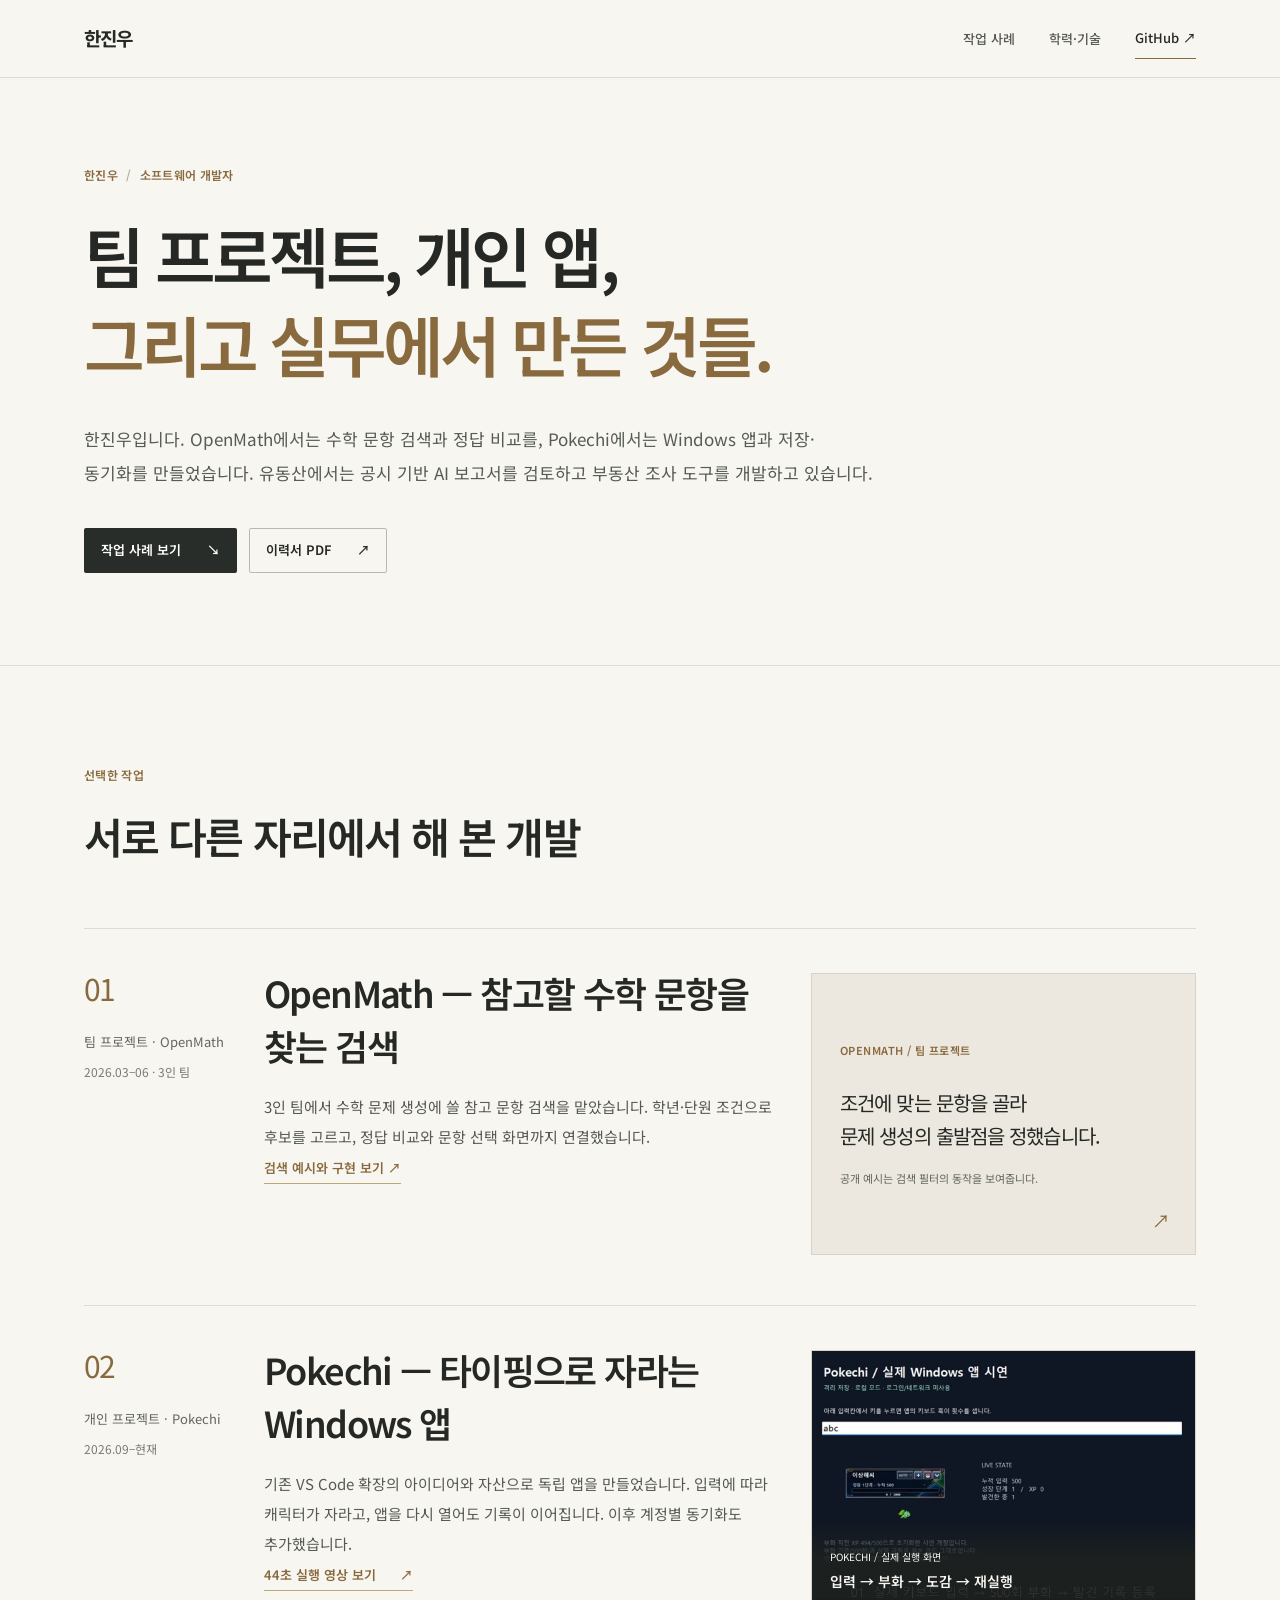
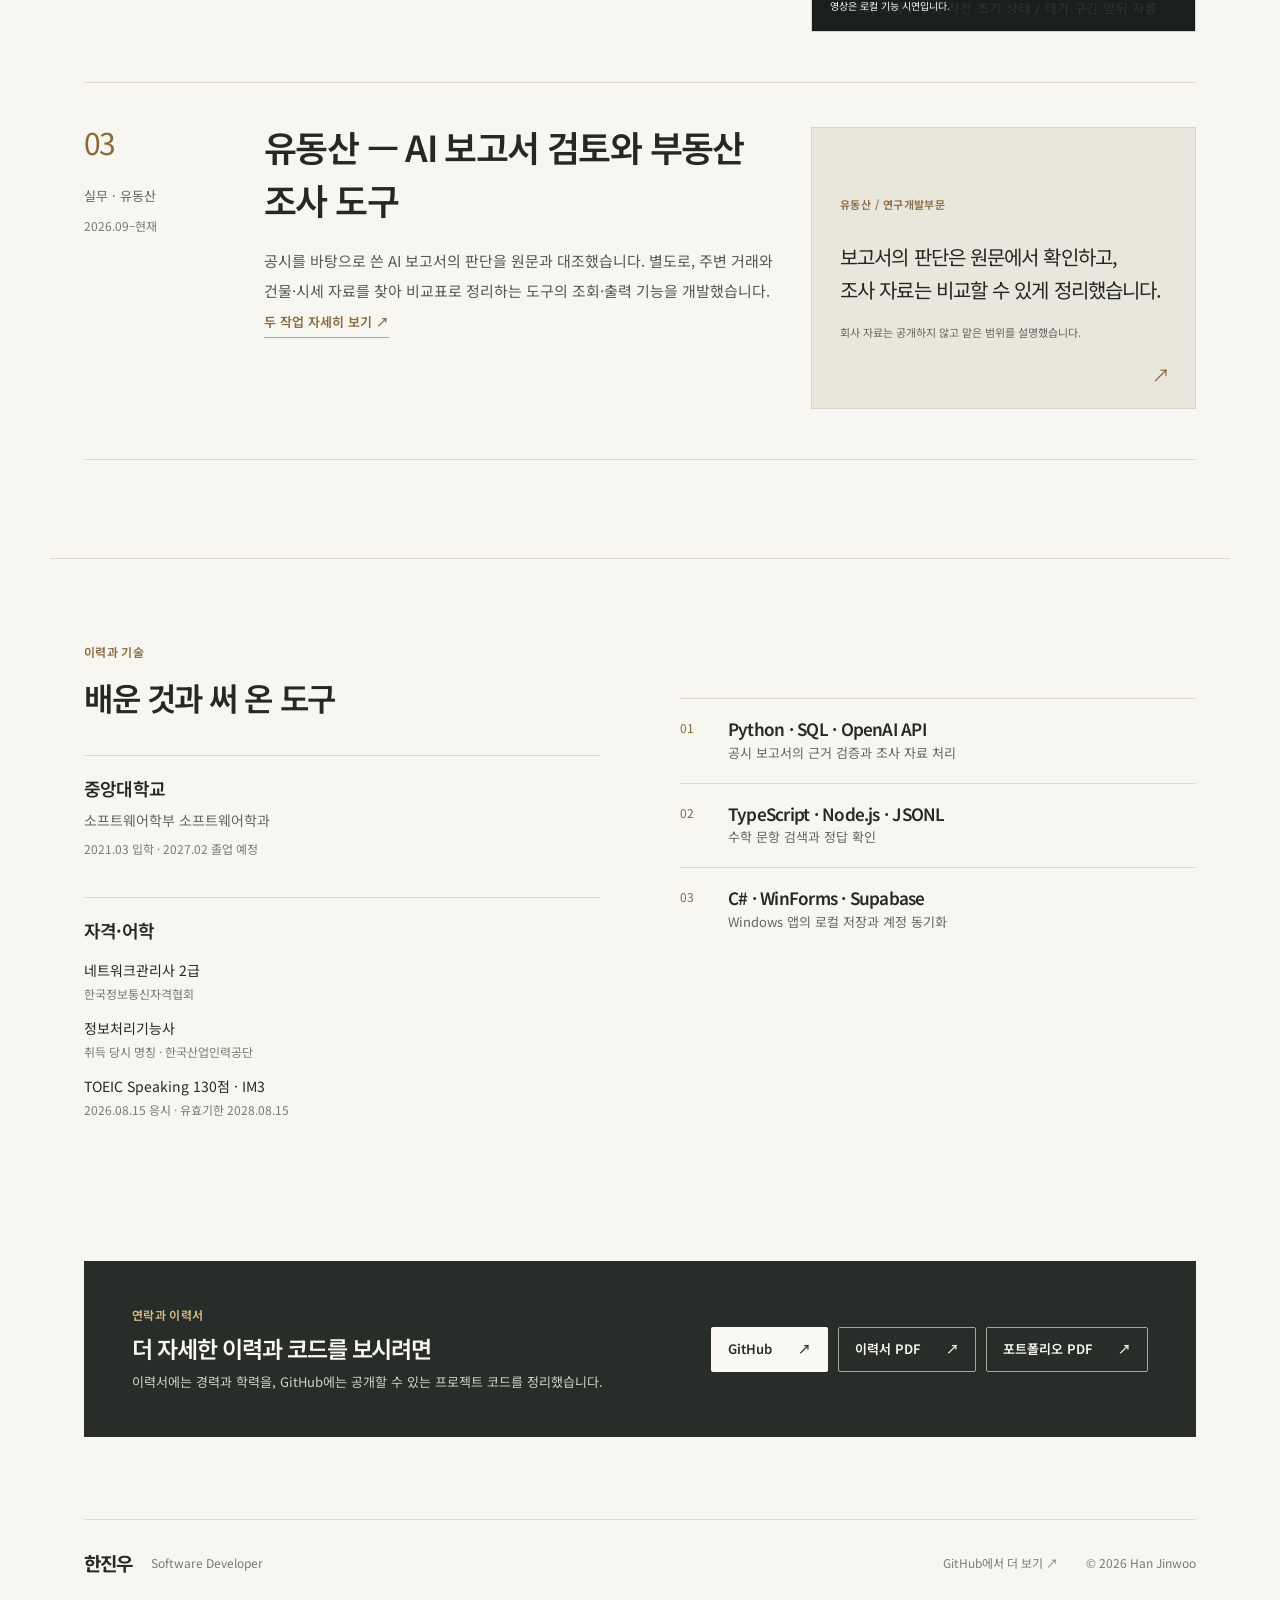
==== index.html @ 789ade09 "Refresh portfolio styles with versioned asset URL" ====
<!DOCTYPE html>

<html lang="ko">
<head>
<meta charset="utf-8"/>
<meta content="width=device-width, initial-scale=1" name="viewport"/>
<title>한진우 | Software Developer</title>
<meta content="한진우의 개발 포트폴리오. 수학 문항 검색, Windows 앱, 공시 분석 보고서 검증과 부동산 조사 도구의 개발 사례를 소개합니다." name="description"/>
<meta content="#f8f6f1" name="theme-color"/>
<meta content="website" property="og:type"/>
<meta content="한진우 | Software Developer" property="og:title"/>
<meta content="실무·팀·개인 프로젝트에서 맡은 문제와 확인 가능한 결과를 함께 정리했습니다." property="og:description"/>
<meta content="https://korearororo.github.io/assets/social.svg" property="og:image"/>
<link href="assets/favicon.svg" rel="icon" type="image/svg+xml"/>
<link href="editorial.css?v=3-20261019" rel="stylesheet"/>
<link href="https://korearororo.github.io/" rel="canonical"/>
<script defer="" src="app.js"></script>
</head>
<body>
<a class="skip" href="#main">본문으로 이동</a>
<header class="site-header"><div class="nav-wrap">
<a class="brand" href="index.html">한진우</a><button aria-controls="navigation" aria-expanded="false" aria-label="메뉴 열기" class="menu-toggle"><span></span><span></span></button>
<nav aria-label="주요 메뉴" id="navigation"><a href="index.html#projects">작업 사례</a><a href="index.html#about">학력·기술</a><a class="nav-github" href="https://github.com/korearororo" rel="noopener noreferrer" target="_blank">GitHub <span aria-hidden="true">↗</span></a></nav>
</div></header>
<main id="main">
<section class="hero"><div class="hero-inner">
<p class="eyebrow">한진우 <span aria-hidden="true">/</span> 소프트웨어 개발자</p>
<h1>팀 프로젝트, 개인 앱,<br/><em>그리고 실무에서 만든 것들.</em></h1><p class="hero-description">한진우입니다. OpenMath에서는 수학 문항 검색과 정답 비교를, Pokechi에서는 Windows 앱과 저장·동기화를 만들었습니다. 유동산에서는 공시 기반 AI 보고서를 검토하고 부동산 조사 도구를 개발하고 있습니다.</p>
<div class="hero-actions"><a class="button primary" href="#projects">작업 사례 보기 <span aria-hidden="true">↘</span></a><a class="button resume-button" href="assets/resume/han-jinwoo-resume-public-v3-20261019.pdf" rel="noopener" target="_blank">이력서 PDF <span aria-hidden="true">↗</span></a></div>
</div></section><section class="section projects-section" id="projects">
<div class="section-heading"><p class="eyebrow">선택한 작업</p><h2>서로 다른 자리에서 해 본 개발</h2></div>
<div class="project-list">
<article class="project-row"><div class="project-meta"><span class="project-number">01</span><span>팀 프로젝트 · OpenMath</span><small>2026.03–06 · 3인 팀</small></div><div class="project-main"><h3><a href="projects/openmath.html">OpenMath — 참고할 수학 문항을 찾는 검색</a></h3><p>3인 팀에서 수학 문제 생성에 쓸 참고 문항 검색을 맡았습니다. 학년·단원 조건으로 후보를 고르고, 정답 비교와 문항 선택 화면까지 연결했습니다.</p><a class="project-link" href="projects/openmath.html#comparison">검색 예시와 구현 보기 ↗</a></div><a aria-label="OpenMath 검색 예시 보기" class="project-visual-link" href="projects/openmath.html#comparison"><div class="preview preview-note"><span class="preview-note-label">OPENMATH / 팀 프로젝트</span><p>조건에 맞는 문항을 골라<br/>문제 생성의 출발점을 정했습니다.</p><small>공개 예시는 검색 필터의 동작을 보여줍니다.</small><span aria-hidden="true" class="preview-note-arrow">↗</span></div></a></article><article class="project-row"><div class="project-meta"><span class="project-number">02</span><span>개인 프로젝트 · Pokechi</span><small>2026.09–현재</small></div><div class="project-main"><h3><a href="projects/pokechi.html">Pokechi — 타이핑으로 자라는 Windows 앱</a></h3><p>기존 VS Code 확장의 아이디어와 자산으로 독립 앱을 만들었습니다. 입력에 따라 캐릭터가 자라고, 앱을 다시 열어도 기록이 이어집니다. 이후 계정별 동기화도 추가했습니다.</p><a class="project-link" href="projects/pokechi.html#demo">44초 실행 영상 보기 <span aria-hidden="true">↗</span></a></div><a aria-label="44초 실행 영상 보기" class="project-visual-link" href="projects/pokechi.html#demo"><figure class="preview preview-pokechi"><img alt="Pokechi Windows 앱의 실제 실행 화면" loading="lazy" src="assets/pokechi-demo-poster.jpg"/><figcaption><span>POKECHI / 실제 실행 화면</span><strong>입력 → 부화 → 도감 → 재실행</strong><small>영상은 로컬 기능 시연입니다.</small></figcaption></figure></a></article><article class="project-row"><div class="project-meta"><span class="project-number">03</span><span>실무 · 유동산</span><small>2026.09–현재</small></div><div class="project-main"><h3><a href="projects/youdongsan.html">유동산 — AI 보고서 검토와 부동산 조사 도구</a></h3><p>공시를 바탕으로 쓴 AI 보고서의 판단을 원문과 대조했습니다. 별도로, 주변 거래와 건물·시세 자료를 찾아 비교표로 정리하는 도구의 조회·출력 기능을 개발했습니다.</p><a class="project-link" href="projects/youdongsan.html#overview">두 작업 자세히 보기 ↗</a></div><a aria-label="유동산에서 맡은 두 작업 보기" class="project-visual-link" href="projects/youdongsan.html#overview"><div class="preview preview-note preview-note-work"><span class="preview-note-label">유동산 / 연구개발부문</span><p>보고서의 판단은 원문에서 확인하고,<br/>조사 자료는 비교할 수 있게 정리했습니다.</p><small>회사 자료는 공개하지 않고 맡은 범위를 설명했습니다.</small><span aria-hidden="true" class="preview-note-arrow">↗</span></div></a></article></div></section><section class="section about-section" id="about"><div class="about-intro">
<p class="eyebrow">이력과 기술</p>
<h2>배운 것과 써 온 도구</h2>
<div class="education-summary">
<h3>중앙대학교</h3>
<p>소프트웨어학부 소프트웨어학과</p>
<small>2021.03 입학 · 2027.02 졸업 예정</small>
</div>
<div class="credential-summary">
<h3>자격·어학</h3>
<ul>
<li>네트워크관리사 2급 <small>한국정보통신자격협회</small>
</li>
<li>정보처리기능사 <small>취득 당시 명칭 · 한국산업인력공단</small>
</li>
<li>TOEIC Speaking 130점 · IM3 <small>2026.08.15 응시 · 유효기한 2028.08.15</small>
</li>
</ul>
</div>
</div>
<div class="skill-list">
<div>
<span>01</span><div>
<h3>Python · SQL · OpenAI API</h3>
<p>공시 보고서의 근거 검증과 조사 자료 처리</p>
</div>
</div>
<div>
<span>02</span><div>
<h3>TypeScript · Node.js · JSONL</h3>
<p>수학 문항 검색과 정답 확인</p>
</div>
</div>
<div>
<span>03</span><div>
<h3>C# · WinForms · Supabase</h3>
<p>Windows 앱의 로컬 저장과 계정 동기화</p>
</div>
</div>
</div></section><section class="contact-strip"><div>
<p class="eyebrow">연락과 이력서</p>
<h2>더 자세한 이력과 코드를 보시려면</h2>
<p>이력서에는 경력과 학력을, GitHub에는 공개할 수 있는 프로젝트 코드를 정리했습니다.</p>
</div>
<div class="contact-actions">
<a class="button dark" href="https://github.com/korearororo" rel="noopener noreferrer" target="_blank">GitHub <span>↗</span></a><a class="button outline" href="assets/resume/han-jinwoo-resume-public-v3-20261019.pdf" rel="noopener" target="_blank">이력서 PDF <span>↗</span></a>
<a class="button outline" href="assets/portfolio/han-jinwoo-portfolio-v3-20261019.pdf" rel="noopener" target="_blank">포트폴리오 PDF <span>↗</span></a></div></section></main><footer class="footer"><div>
<a class="brand" href="index.html">한진우</a><p>Software Developer</p>
</div>
<a href="https://github.com/korearororo" rel="noopener noreferrer" target="_blank">GitHub에서 더 보기 ↗</a><span class="copyright">© 2026 Han Jinwoo</span></footer>
</body>
</html>
---- editorial.css ----
@import url('https://fonts.googleapis.com/css2?family=Noto+Sans+KR:wght@400;500;600;700&display=swap');

:root {
  --paper: #f8f6f1;
  --surface: #fffefa;
  --ink: #252824;
  --muted: #626660;
  --quiet: #797b73;
  --line: #dedbd2;
  --gold: #886a3e;
  --gold-soft: #ece4d4;
  --dark: #292d29;
  --font: 'Noto Sans KR', 'Apple SD Gothic Neo', 'Malgun Gothic', sans-serif;
}

* { box-sizing: border-box; }
html { scroll-behavior: smooth; scroll-padding-top: 100px; }
body { margin: 0; background: var(--paper); color: var(--ink); font: 400 16px/1.8 var(--font); word-break: keep-all; }
::selection { background: #ddd0b5; color: var(--ink); }
img, video { max-width: 100%; }
img { height: auto; }
a { color: inherit; text-decoration: none; }
button { font: inherit; cursor: pointer; }
button, a { -webkit-tap-highlight-color: transparent; }
a:focus-visible, button:focus-visible, summary:focus-visible { outline: 2px solid var(--gold); outline-offset: 5px; }
h1, h2, h3, p { margin: 0; }
h1, h2, h3 { letter-spacing: -.045em; line-height: 1.4; }
small { font-size: .82em; }
.skip { position: fixed; z-index: 100; top: -80px; left: 24px; padding: 10px 16px; background: var(--dark); color: #fff; }
.skip:focus { top: 14px; }

.site-header { position: sticky; z-index: 50; top: 0; height: 78px; background: rgba(248,246,241,.97); border-bottom: 1px solid var(--line); backdrop-filter: blur(16px); }
.nav-wrap { height: 100%; max-width: 1180px; padding: 0 34px; margin: auto; display: flex; align-items: center; justify-content: space-between; }
.brand { font-size: 19px; font-weight: 700; letter-spacing: -.065em; }
nav { display: flex; align-items: center; gap: 34px; font-size: 13px; font-weight: 500; }
nav > a { color: #565a54; }
nav > a:hover, .footer a:hover, .case-toc a:hover { color: var(--gold); }
.nav-github { padding: 8px 0; border-bottom: 1px solid var(--gold); color: var(--ink); }
.menu-toggle { display: none; }
.eyebrow { color: var(--gold); font-size: 12px; font-weight: 600; letter-spacing: .025em; }
.eyebrow span { color: #ada99f; margin: 0 5px; }

.hero { border-bottom: 1px solid var(--line); }
.hero-inner { max-width: 1180px; margin: auto; padding: 86px 34px 92px; }
.hero h1 { max-width: 960px; margin: 24px 0 34px; font-size: clamp(41px, 5.15vw, 66px); font-weight: 600; line-height: 1.35; letter-spacing: -.06em; }
.hero h1 em { color: var(--gold); font-style: normal; }
.hero-description { max-width: 790px; color: #565b56; font-size: 17px; line-height: 2; }
.hero-actions { display: flex; flex-wrap: wrap; gap: 12px; margin-top: 38px; }
.button { display: inline-flex; align-items: center; justify-content: space-between; gap: 26px; min-height: 45px; padding: 10px 16px; border: 1px solid transparent; border-radius: 2px; font-size: 13px; font-weight: 600; line-height: 1.5; }
.button:hover { transform: translateY(-1px); }
.button.primary, .button.dark { background: var(--dark); color: #fff; }
.button.primary:hover, .button.dark:hover { background: #41463f; }
.button.resume-button, .button.outline { border-color: #bcb8ad; background: transparent; color: var(--ink); }
.button.resume-button:hover, .button.outline:hover { border-color: var(--gold); color: var(--gold); }

.section { max-width: 1180px; padding: 98px 34px; margin: auto; }
.section-heading { display: grid; grid-template-columns: 1fr minmax(260px, 400px); gap: 20px 50px; align-items: end; margin-bottom: 62px; }
.section-heading .eyebrow { grid-column: 1 / -1; }
.section-heading h2 { grid-column: 1 / -1; font-size: clamp(32px, 3.3vw, 44px); font-weight: 600; line-height: 1.45; }
.section-heading > p:last-child { color: var(--muted); font-size: 14px; line-height: 1.9; }
.project-list { border-bottom: 1px solid var(--line); }
.project-row { display: grid; grid-template-columns: 150px minmax(0, 1fr) minmax(280px, 385px); gap: 30px; padding: 44px 0 50px; border-top: 1px solid var(--line); align-items: start; }
.project-meta { display: flex; flex-direction: column; gap: 7px; color: var(--muted); font-size: 13px; }
.project-number { margin-bottom: 20px; color: var(--gold); font-size: 30px; font-weight: 400; line-height: 1; letter-spacing: -.07em; }
.project-meta small { color: var(--quiet); font-size: 12px; }
.project-main h3 { max-width: 680px; margin: -7px 0 20px; font-size: clamp(28px, 2.8vw, 38px); font-weight: 600; line-height: 1.47; }
.project-main h3 a:hover { color: var(--gold); }
.project-main > p { max-width: 750px; color: #555a54; font-size: 15px; line-height: 2; }
.project-evidence { display: grid; grid-template-columns: 112px 1fr; gap: 20px; max-width: 750px; margin: 28px 0 22px; padding: 17px 0; border-top: 1px solid var(--line); border-bottom: 1px solid var(--line); font-size: 13px; }
.project-evidence span { color: var(--gold); font-weight: 600; }
.project-evidence p { color: #565a55; }
.project-link { display: inline-flex; gap: 24px; align-items: center; color: var(--gold); font-size: 13px; font-weight: 600; border-bottom: 1px solid #bca879; padding-bottom: 4px; }
.project-link:hover { color: #5d492a; }
.project-visual-link { display: block; min-width: 0; }
.project-visual-link:hover .preview { border-color: #b6a077; }
.preview { display: block; height: 282px; margin: 0; border: 1px solid #d8d3c8; background: #f0ede5; overflow: hidden; }
.preview-note { position: relative; display: flex; flex-direction: column; justify-content: center; padding: 28px; background: #ece8df; }
.preview-note-work { background: #e9e6dc; }
.preview-note-label { color: var(--gold); font-size: 11px; font-weight: 600; letter-spacing: .04em; }
.preview-note p { margin: 25px 0 18px; font-size: 20px; line-height: 1.65; letter-spacing: -.045em; }
.preview-note small { max-width: 280px; color: var(--muted); font-size: 11px; line-height: 1.6; }
.preview-note-arrow { position: absolute; right: 25px; bottom: 18px; color: var(--gold); font-size: 18px; }
.demo-conditions-detail summary { cursor: pointer; font-weight: 600; }
.preview-top { display: flex; justify-content: space-between; gap: 8px; padding: 14px 17px; border-bottom: 1px solid #d8d3c8; color: #6c685e; font-size: 10px; font-weight: 600; }
.preview-caption { padding: 12px 17px; color: #67685e; font-size: 11px; line-height: 1.55; }
.preview-math-body { padding: 15px 17px 0; }
.preview-math-body > p { margin-bottom: 13px; font-size: 13px; font-weight: 600; }
.preview-math-body > div { display: grid; grid-template-columns: 1fr auto; align-items: center; gap: 0 8px; padding: 9px 12px; border: 1px solid #ded8cd; background: #f8f6f1; font-size: 11px; }
.preview-math-body > div + div { margin-top: 7px; }
.preview-math-body .is-selected { border-color: #a89167; background: #eae1cf; }
.preview-math-body strong { grid-row: span 2; grid-column: 2; font-size: 23px; line-height: 1; color: var(--gold); }
.preview-math-body strong small { margin-left: 2px; font-size: 10px; }
.preview-math-body div span:last-child { color: var(--muted); }
.preview-pokechi { position: relative; background: #242722; }
.preview-pokechi img { display: block; width: 100%; height: 100%; object-fit: cover; object-position: center top; }
.preview-pokechi figcaption { position: absolute; inset: auto 0 0; padding: 28px 18px 16px; display: flex; flex-direction: column; gap: 3px; background: linear-gradient(transparent, #1d211fe8 35%); color: #f8f6f1; }
.preview-pokechi figcaption span, .preview-pokechi figcaption small { font-size: 10px; }
.preview-pokechi figcaption strong { font-size: 14px; font-weight: 600; }
.preview-work { background: #eeeae0; }
.work-quote { margin: 15px 17px 0; padding: 12px 15px; border-left: 2px solid #a58e67; background: #f8f6f1; }
.work-quote small { display: block; color: var(--quiet); font-size: 10px; }
.work-quote strong { display: block; margin: 2px 0 5px; font-size: 16px; font-weight: 600; }
.work-quote p { color: var(--muted); font-size: 11px; line-height: 1.55; }
.preview-work .work-quote + .work-quote { margin-top: 8px; }
.preview-work .work-quote strong { font-size: 14px; }
.preview-work .work-quote p { line-height: 1.35; }
.preview-work .preview-caption { padding-top: 8px; }
.work-result { display: flex; justify-content: space-between; align-items: center; margin: 10px 17px 0; padding: 9px 14px; border-top: 1px solid #cec6b7; font-size: 11px; }
.work-result strong { color: var(--gold); font-size: 16px; }
.lead-context { margin: 0 0 24px; }
.about-section { display: grid; grid-template-columns: 1fr 1fr; gap: 80px; border-top: 1px solid var(--line); padding-top: 82px; }
.about-intro h2 { margin: 12px 0 35px; font-size: 32px; font-weight: 600; }
.education-summary, .credential-summary { padding: 20px 0; border-top: 1px solid var(--line); }
.education-summary h3, .credential-summary h3 { font-size: 18px; font-weight: 600; }
.education-summary p { margin-top: 7px; color: var(--muted); font-size: 14px; }
.education-summary small { color: var(--quiet); font-size: 12px; }
.credential-summary { margin-top: 15px; }
.credential-summary ul { list-style: none; padding: 0; margin: 15px 0 0; }
.credential-summary li { margin: 11px 0; font-size: 14px; }
.credential-summary small { display: block; color: var(--quiet); font-size: 12px; }
.skill-list { padding-top: 57px; }
.skill-list > div { display: grid; grid-template-columns: 35px 1fr; gap: 13px; padding: 18px 0; border-top: 1px solid var(--line); }
.skill-list > div > span { color: var(--gold); font-size: 12px; }
.skill-list h3 { font-size: 17px; font-weight: 600; }
.skill-list p { color: var(--muted); font-size: 13px; }
.skill-list small { display: block; color: var(--quiet); font-size: 12px; }
.contact-strip { max-width: 1112px; margin: 12px auto 82px; padding: 43px 48px; display: flex; align-items: center; justify-content: space-between; gap: 30px; background: var(--dark); color: #faf8f2; }
.contact-strip .eyebrow { color: #d6bc87; }
.contact-strip h2 { font-size: 23px; font-weight: 600; margin: 6px 0; }
.contact-strip p:last-child { color: #d1d2c9; font-size: 13px; }
.contact-actions { display: flex; flex-wrap: wrap; gap: 10px; }
.contact-actions .button.dark { background: #faf8f2; color: var(--dark); }
.contact-actions .button.outline { border-color: #a8a69b; color: #faf8f2; }
.footer { max-width: 1112px; margin: auto; padding: 26px 0 42px; display: flex; gap: 28px; align-items: center; border-top: 1px solid var(--line); }
.footer > div { display: flex; align-items: center; gap: 20px; margin-right: auto; }
.footer p, .footer > a, .copyright { color: var(--quiet); font-size: 12px; }

.case-hero { border-bottom: 1px solid var(--line); }
.case-hero-inner { max-width: 1180px; margin: auto; padding: 74px 34px 79px; }
.back-link { display: inline-block; color: var(--muted); font-size: 12px; margin-bottom: 58px; }
.back-link:hover { color: var(--gold); }
.case-hero .eyebrow { margin-bottom: 16px; }
.case-hero h1 { margin-bottom: 15px; font-size: 19px; font-weight: 600; color: var(--gold); }
.case-hero h2 { max-width: 900px; font-size: clamp(32px, 4vw, 50px); font-weight: 600; line-height: 1.48; }
.case-hero-inner > div > p:not(.eyebrow):not(.case-period) { max-width: 760px; margin-top: 25px; color: #555a54; font-size: 17px; line-height: 2; }
.case-period { margin-top: 20px; color: var(--quiet); font-size: 12px; }
.hero-evidence { display: inline-block; margin-top: 25px; padding-bottom: 3px; color: var(--gold); border-bottom: 1px solid #bca879; font-size: 13px; font-weight: 600; }
.hero-evidence:hover { color: #5d492a; }
.tags { display: flex; flex-wrap: wrap; gap: 7px; margin-top: 28px; }
.tags span { padding: 4px 9px; border: 1px solid #d7d2c6; color: #67685e; font-size: 11px; line-height: 1.5; }
.case-body { max-width: 1180px; margin: auto; padding: 74px 34px 105px; display: grid; grid-template-columns: 190px minmax(0, 1fr); gap: 86px; align-items: start; }
.case-toc { position: sticky; top: 115px; display: flex; flex-direction: column; gap: 14px; padding-left: 16px; border-left: 1px solid var(--line); color: var(--quiet); font-size: 12px; }
.case-toc > span { margin-bottom: 8px; color: var(--gold); font-size: 11px; font-weight: 600; }
.case-toc a:hover { color: var(--gold); }
.print-button { margin-top: 15px; padding: 13px 0 0; border: 0; border-top: 1px solid var(--line); text-align: left; background: none; color: var(--muted); font-size: 11px; }
.case-article { min-width: 0; }
.case-article > section { margin-bottom: 93px; scroll-margin-top: 105px; }
.case-article .eyebrow { margin-bottom: 11px; }
.case-article h2 { margin-bottom: 30px; font-size: clamp(26px, 2.6vw, 35px); font-weight: 600; line-height: 1.5; }
.case-article h3 { font-weight: 600; }
.case-article p { color: #555a54; font-size: 15px; line-height: 2; }
.case-article > section > p { margin-bottom: 22px; }
.case-facts { margin: 30px 0; border-top: 1px solid var(--line); }
.case-facts > div { display: grid; grid-template-columns: 126px 1fr; gap: 20px; padding: 13px 0; border-bottom: 1px solid var(--line); }
.case-facts dt { color: var(--gold); font-size: 13px; }
.case-facts dd { margin: 0; font-size: 14px; }
.workstreams { display: grid; grid-template-columns: 1fr 1fr; gap: 18px; margin: 30px 0 20px; }
.workstreams article { padding: 24px 25px 22px; border-top: 2px solid #ad9873; background: #f0ede5; }
.workstreams article > span { color: var(--gold); font-size: 11px; font-weight: 600; }
.workstreams h3 { margin: 12px 0 8px; font-size: 20px; }
.workstreams p { font-size: 13px; line-height: 1.8; }
.workstreams a { display: inline-block; margin-top: 15px; padding-bottom: 3px; color: var(--gold); font-size: 12px; border-bottom: 1px solid #bca879; }
.problem-solution { display: grid; grid-template-columns: 1fr 1fr; gap: 30px; margin-top: 35px; }
.problem-solution > div { border-top: 2px solid #a9936d; padding-top: 18px; }
.problem-solution h3 { margin-bottom: 10px; font-size: 15px; }
.implementation-list { border-top: 1px solid var(--line); }
.implementation-list > article { display: grid; grid-template-columns: 32px 1fr; gap: 14px; padding: 22px 0; border-bottom: 1px solid var(--line); }
.implementation-list > article > span, .step-number { color: var(--gold); font-size: 13px; }
.implementation-list h3 { margin-bottom: 8px; font-size: 18px; }
.decision-list { display: grid; grid-template-columns: 1fr 1fr; gap: 28px 32px; margin-top: 30px; }
.decision-list article { padding-top: 17px; border-top: 1px solid #b9a982; }
.decision-list h3 { margin-bottom: 8px; font-size: 17px; }
.issue-steps { border-top: 1px solid var(--line); }
.issue-steps article { display: grid; grid-template-columns: 30px 1fr; gap: 16px; padding: 18px 0; border-bottom: 1px solid var(--line); }
.issue-steps h3 { margin-bottom: 6px; font-size: 17px; }
.evidence-list { border-top: 1px solid var(--line); }
.evidence-list > div { display: grid; grid-template-columns: 150px 1fr; gap: 22px; padding: 17px 0; border-bottom: 1px solid var(--line); }
.evidence-list h3 { font-size: 15px; }
.source-links { display: flex; flex-wrap: wrap; gap: 12px; margin-top: 25px; }
.source-links a, .evidence-method a { color: var(--gold); font-size: 13px; border-bottom: 1px solid #bca879; }
.scope-details, .evidence-method, .demo-conditions, .comparison-note { margin-top: 24px; padding: 19px 22px; background: #f0ede5; }
.scope-details summary, .evidence-method summary { cursor: pointer; font-size: 14px; font-weight: 600; }
.scope-details p, .evidence-method p { margin-top: 12px; font-size: 13px; }
.evidence-method ul { margin-bottom: 0; padding-left: 22px; color: var(--muted); font-size: 13px; }
.case-code { margin-top: 25px; background: var(--dark); color: #f8f6ef; overflow: auto; }
.case-code .code-bar { padding: 12px 18px; border-bottom: 1px solid #ffffff30; color: #ddd0b3; font-size: 11px; }
.case-code pre { margin: 0; padding: 19px; font: 13px/1.8 Consolas, monospace; }
.case-bottom { padding-top: 25px; border-top: 1px solid var(--line); }
.case-article code { overflow-wrap: anywhere; }

.live-evidence { padding-top: 30px; border-top: 2px solid var(--gold); }
.demo-figure { margin: 26px 0 15px; }
.demo-figure video { display: block; width: 100%; height: auto; max-height: 72vh; background: #222; }
.demo-figure figcaption { margin-top: 8px; color: var(--quiet); font-size: 12px; }
.video-chapters { display: flex; flex-wrap: wrap; gap: 8px; margin: 16px 0 25px; }
.video-chapters button { padding: 7px 10px; border: 1px solid #cbc4b7; background: transparent; color: var(--ink); font-size: 12px; }
.video-chapters button:hover { border-color: var(--gold); color: var(--gold); }
.demo-conditions h3 { margin-bottom: 10px; font-size: 15px; }
.demo-conditions p + p { margin-top: 10px; }
.comparison-note strong { font-size: 15px; }
.comparison-note p { margin-top: 7px; font-size: 13px; }
.comparison-case { margin: 15px 0; border: 1px solid var(--line); }
.comparison-case > summary { cursor: pointer; padding: 16px 18px; background: #f1eee7; font-size: 14px; font-weight: 600; }
.comparison-case > summary > span { color: var(--gold); margin-right: 7px; }
.query-line { padding: 15px 18px 0; font-size: 12px !important; }
.comparison-columns { display: grid; grid-template-columns: 1fr 1fr; gap: 22px; padding: 18px; }
.search-result h3 { font-size: 14px; }
.result-count { margin: 7px 0 11px; font-size: 13px !important; font-weight: 600; }
.result-count span { display: block; color: var(--quiet); font-weight: 400; }
.search-result ol { list-style: none; padding: 0; margin: 0; }
.search-result li { padding: 10px 0; border-top: 1px solid var(--line); }
.search-result code { display: block; margin: 6px 0; font: 13px/1.6 Consolas, monospace; overflow-wrap: anywhere; }
.search-result small { display: block; color: var(--muted); font-size: 11px; }
.search-result .result-id { color: var(--quiet); font-size: 10px; }
.match-badge { display: inline-block; padding: 2px 6px; font-size: 10px; }
.is-match { color: #47654d; background: #e5ede2; }
.is-mismatch { color: #83543d; background: #f2e7dd; }
.empty-result { color: var(--muted); font-size: 12px; }
.om-result-summary { display: grid; grid-template-columns: 1fr 1fr; gap: 25px; margin: 28px 0; }
.om-result-summary article { padding-top: 16px; border-top: 2px solid var(--gold); }
.om-result-summary h3 { font-size: 15px; }
.om-result-summary strong { display: block; margin: 12px 0; color: var(--gold); font-size: 21px; font-weight: 600; }
.om-flow { list-style: none; display: grid; grid-template-columns: 1fr 1fr; gap: 14px 30px; padding: 0; margin: 28px 0; }
.om-flow li { padding: 13px 0; border-top: 1px solid var(--line); }
.om-flow b, .om-flow span { display: block; }
.om-flow b { font-size: 14px; font-weight: 600; }
.om-flow span { color: var(--muted); font-size: 13px; }
.om-example { margin-top: 12px; padding: 12px 17px; background: #f0ede5; }
.om-example code { color: var(--gold); font-size: 16px; }
.om-table-wrap { overflow-x: auto; margin: 22px 0; }
.om-status { width: 100%; border-collapse: collapse; text-align: left; font-size: 13px; }
.om-status caption { text-align: left; margin-bottom: 9px; color: var(--quiet); font-size: 12px; }
.om-status th, .om-status td { padding: 12px 9px; border-bottom: 1px solid var(--line); vertical-align: top; }
.om-status thead { background: #f0ede5; }
.om-status tbody th { min-width: 110px; }
.process-flow { display: grid; grid-template-columns: repeat(4, 1fr); gap: 9px; list-style: none; padding: 0; margin: 30px 0 18px; }
.process-flow li { min-height: 126px; padding: 15px 13px; border-top: 2px solid #c6b99f; background: #f0ede5; }
.process-flow li.is-emphasis { border-color: var(--gold); background: #eae2d3; }
.process-flow span, .process-flow strong, .process-flow small { display: block; }
.process-flow span { margin-bottom: 12px; color: var(--gold); font-size: 11px; }
.process-flow strong { font-size: 14px; line-height: 1.45; }
.process-flow small { margin-top: 7px; color: var(--muted); font-size: 11px; line-height: 1.6; }
.case-callout { margin: 20px 0; padding: 20px 23px; border-left: 3px solid #9b8052; background: #f0ede5; }
.case-callout strong { font-size: 14px; }
.case-callout p { margin-top: 6px; font-size: 13px; }
.before-after { display: grid; grid-template-columns: 1fr 1fr; gap: 14px; margin: 24px 0 12px; }
.before-after > div { padding: 18px 20px; border: 1px solid var(--line); background: var(--surface); }
.before-after span, .before-after strong { display: block; }
.before-after span { color: var(--gold); font-size: 11px; font-weight: 600; }
.before-after strong { margin: 9px 0; font-size: 16px; line-height: 1.5; }
.before-after p, .evidence-footnote { font-size: 12px !important; }
.verification-table-wrap { margin: 30px 0; overflow-x: auto; }
.verification-table { width: 100%; border-collapse: collapse; min-width: 580px; }
.verification-table caption { margin-bottom: 8px; text-align: left; color: var(--quiet); font-size: 12px; }
.verification-table th, .verification-table td { padding: 13px 12px; border-bottom: 1px solid var(--line); text-align: left; vertical-align: top; font-size: 12px; line-height: 1.6; }
.verification-table thead { background: #f0ede5; }
.verification-table th:first-child { width: 24%; }

@media (max-width: 850px) {
  .section-heading { grid-template-columns: 1fr; }
  .section-heading .eyebrow { grid-column: auto; }
  .project-row { grid-template-columns: 1fr minmax(250px, 42%); gap: 18px 24px; }
  .project-meta { grid-column: 1 / -1; flex-direction: row; align-items: baseline; gap: 12px; }
  .project-number { margin: 0; }
  .project-visual-link { grid-column: 2; grid-row: 2; }
  .about-section { gap: 40px; }
  .case-body { grid-template-columns: 1fr; gap: 42px; }
  .case-toc { position: static; flex-direction: row; flex-wrap: wrap; border-left: 0; border-bottom: 1px solid var(--line); padding: 0 0 18px; }
  .case-toc > span { display: none; }
  .print-button { border: 0; padding: 0; margin: 0 0 0 auto; }
}
@media (max-width: 620px) {
  .site-header { height: 65px; }
  .nav-wrap { padding: 0 22px; }
  .brand { font-size: 17px; }
  .menu-toggle { display: flex; flex-direction: column; gap: 5px; padding: 10px; border: 0; background: none; }
  .menu-toggle span { display: block; width: 21px; height: 2px; background: var(--ink); }
  .site-header nav { display: none; position: absolute; top: 65px; left: 0; right: 0; padding: 20px 22px; background: var(--paper); border-bottom: 1px solid var(--line); box-shadow: 0 16px 25px #27282015; }
  .site-header nav.is-open { display: flex; flex-wrap: wrap; gap: 20px; }
  .hero-inner { padding: 75px 22px 83px; }
  .hero h1 { margin: 17px 0 25px; font-size: clamp(36px, 9vw, 46px); }
  .hero-description { font-size: 15px; line-height: 1.95; }
  .section { padding: 69px 22px; }
  .section-heading { margin-bottom: 38px; }
  .section-heading h2 { font-size: 32px; }
  .project-row { display: block; padding: 34px 0 43px; }
  .project-meta { flex-direction: row; flex-wrap: wrap; gap: 4px 12px; align-items: baseline; margin-bottom: 25px; }
  .project-number { margin: 0 11px 0 0; font-size: 24px; }
  .project-meta small { width: 100%; padding-left: 42px; }
  .project-main h3 { font-size: 28px; }
  .project-main > p { font-size: 14px; }
  .project-evidence { grid-template-columns: 1fr; gap: 5px; font-size: 12px; }
  .project-visual-link { margin-top: 24px; }
  .preview { height: 270px; }
  .about-section { display: block; }
  .skill-list { padding-top: 30px; }
  .contact-strip { display: block; margin: 0 22px 60px; padding: 30px 25px; }
  .contact-actions { margin-top: 25px; }
  .footer { margin: 0 22px; flex-wrap: wrap; }
  .footer > div { width: 100%; }
  .case-hero-inner { padding: 35px 22px 53px; }
  .back-link { margin-bottom: 43px; }
  .case-hero h2 { font-size: 34px; }
  .case-hero-inner > div > p:not(.eyebrow):not(.case-period) { font-size: 15px; }
  .case-body { padding: 32px 22px 70px; }
  .case-toc { gap: 11px 16px; font-size: 11px; }
  .print-button { width: 100%; text-align: left; }
  .case-article > section { margin-bottom: 66px; }
  .case-article h2 { font-size: 27px; }
  .case-article p { font-size: 14px; }
  .case-facts > div { grid-template-columns: 88px 1fr; gap: 14px; }
  .case-facts dt, .case-facts dd { font-size: 12px; }
  .workstreams { grid-template-columns: 1fr; }
  .problem-solution, .decision-list, .comparison-columns, .om-result-summary, .om-flow, .before-after { grid-template-columns: 1fr; }
  .process-flow { grid-template-columns: 1fr 1fr; }
  .process-flow li { min-height: 120px; }
  .comparison-columns > div + div { padding-top: 16px; border-top: 1px solid var(--line); }
  .evidence-list > div { grid-template-columns: 90px 1fr; gap: 16px; }
  .om-status th, .om-status td { min-width: 80px; font-size: 11px; }
}
@media (prefers-reduced-motion: reduce) { html { scroll-behavior: auto; } *, *::before, *::after { transition: none !important; animation: none !important; } }
@media print {
  @page { size: A4; margin: 16mm; }
  body { background: white; color: #111; font-size: 10pt; }
  .site-header, .hero-actions, .case-toc, .footer, .contact-strip, .case-bottom, .back-link, .video-chapters { display: none !important; }
  .hero-inner, .case-hero-inner { padding: 0 0 20px; }
  .hero h1, .case-hero h2 { font-size: 24pt; }
  .section, .case-body { padding: 18px 0; display: block; }
  .project-row, .case-article > section, .implementation-list > article, .issue-steps article { break-inside: avoid; }
  .case-article > section { margin-bottom: 20px; }
  .case-article h2 { font-size: 16pt; }
  .demo-figure video { display: none; }
  .comparison-case > div, .comparison-case > p, .evidence-method > p, .scope-details > p { display: block !important; }
  a[href^='http'] { text-decoration: underline; }
}
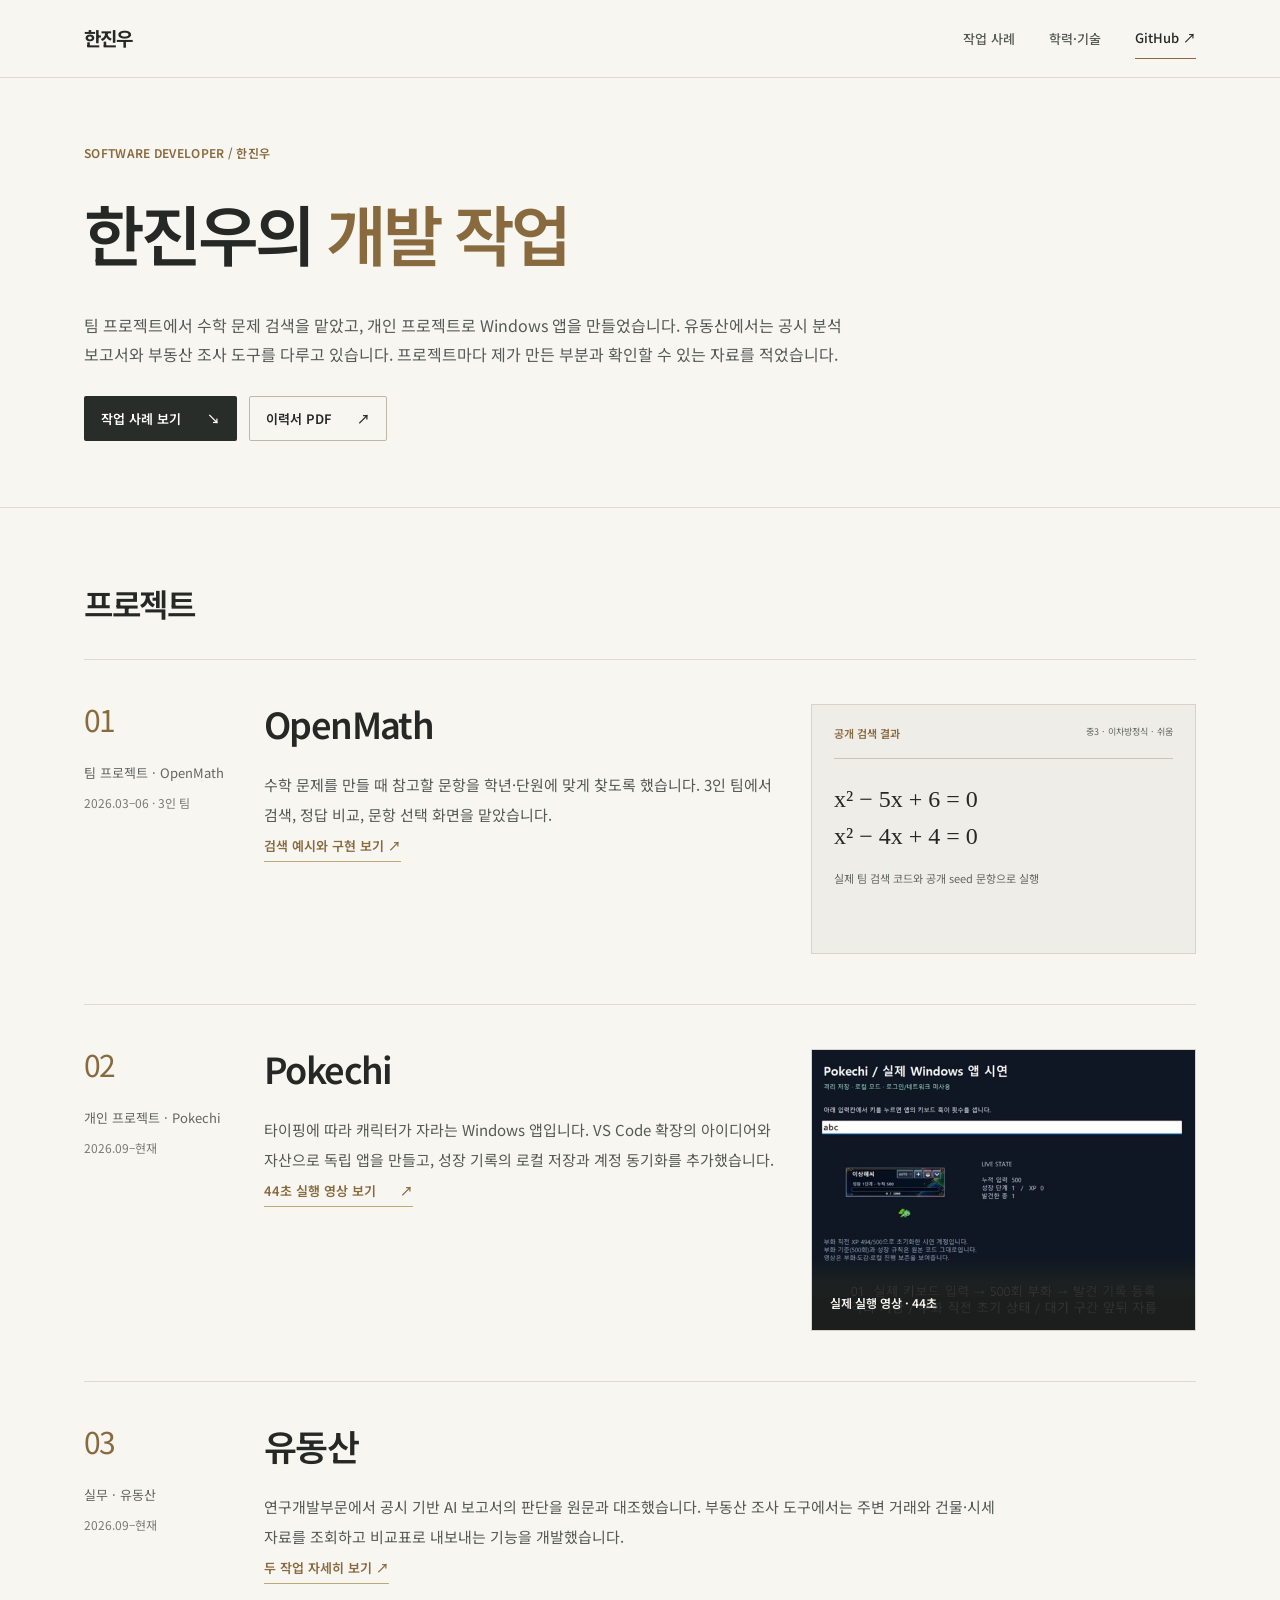
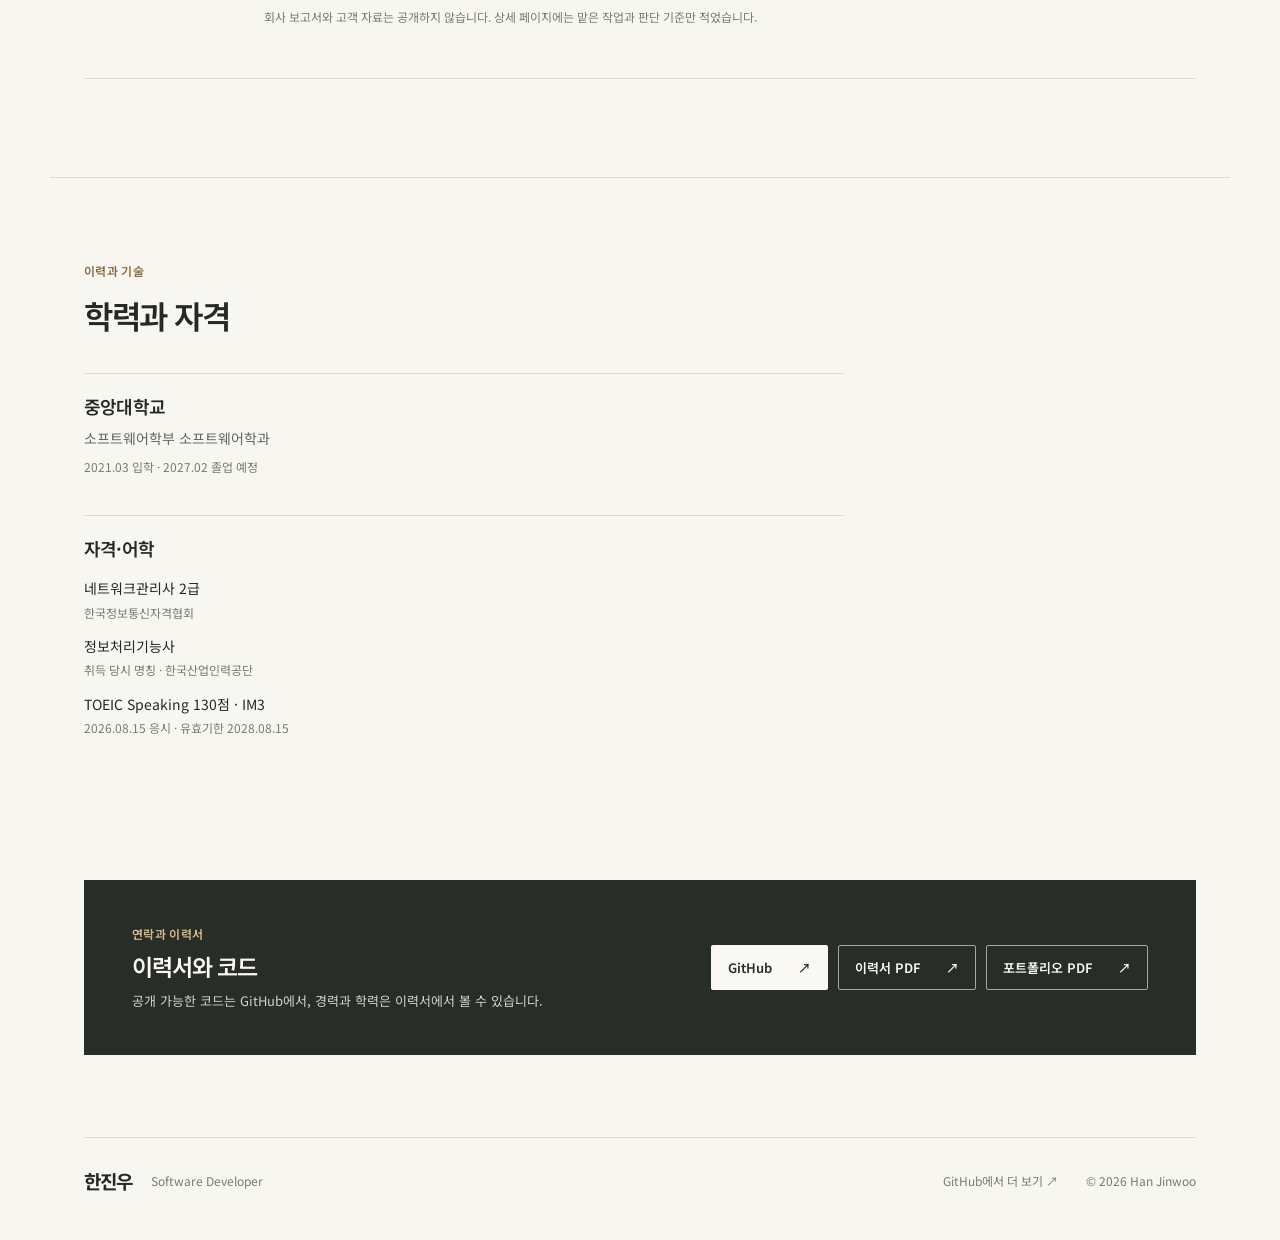
==== commit 32a28940: "Show actual work in portfolio case studies" ====
--- a/index.html
+++ b/index.html
@@ -5,14 +5,14 @@
 <meta charset="utf-8"/>
 <meta content="width=device-width, initial-scale=1" name="viewport"/>
 <title>한진우 | Software Developer</title>
-<meta content="한진우의 개발 포트폴리오. 수학 문항 검색, Windows 앱, 공시 분석 보고서 검증과 부동산 조사 도구의 개발 사례를 소개합니다." name="description"/>
+<meta content="한진우의 개발 작업: OpenMath 팀 프로젝트, Pokechi 개인 앱, 유동산 연구개발 실무." name="description"/>
 <meta content="#f8f6f1" name="theme-color"/>
 <meta content="website" property="og:type"/>
 <meta content="한진우 | Software Developer" property="og:title"/>
-<meta content="실무·팀·개인 프로젝트에서 맡은 문제와 확인 가능한 결과를 함께 정리했습니다." property="og:description"/>
+<meta content="팀 프로젝트, 개인 앱, 실무에서 만든 작업과 확인 가능한 자료." property="og:description"/>
 <meta content="https://korearororo.github.io/assets/social.svg" property="og:image"/>
 <link href="assets/favicon.svg" rel="icon" type="image/svg+xml"/>
-<link href="editorial.css?v=3-20261019" rel="stylesheet"/>
+<link href="editorial.css?v=4-20261019" rel="stylesheet"/>
 <link href="https://korearororo.github.io/" rel="canonical"/>
 <script defer="" src="app.js"></script>
 </head>
@@ -23,16 +23,24 @@
 <nav aria-label="주요 메뉴" id="navigation"><a href="index.html#projects">작업 사례</a><a href="index.html#about">학력·기술</a><a class="nav-github" href="https://github.com/korearororo" rel="noopener noreferrer" target="_blank">GitHub <span aria-hidden="true">↗</span></a></nav>
 </div></header>
 <main id="main">
-<section class="hero"><div class="hero-inner">
-<p class="eyebrow">한진우 <span aria-hidden="true">/</span> 소프트웨어 개발자</p>
-<h1>팀 프로젝트, 개인 앱,<br/><em>그리고 실무에서 만든 것들.</em></h1><p class="hero-description">한진우입니다. OpenMath에서는 수학 문항 검색과 정답 비교를, Pokechi에서는 Windows 앱과 저장·동기화를 만들었습니다. 유동산에서는 공시 기반 AI 보고서를 검토하고 부동산 조사 도구를 개발하고 있습니다.</p>
+<section class="hero hero-compact"><div class="hero-inner">
+<p class="eyebrow">SOFTWARE DEVELOPER / 한진우</p>
+<h1>한진우의 <em>개발 작업</em></h1><p class="hero-description">팀 프로젝트에서 수학 문제 검색을 맡았고, 개인 프로젝트로 Windows 앱을 만들었습니다. 유동산에서는 공시 분석 보고서와 부동산 조사 도구를 다루고 있습니다. 프로젝트마다 제가 만든 부분과 확인할 수 있는 자료를 적었습니다.</p>
 <div class="hero-actions"><a class="button primary" href="#projects">작업 사례 보기 <span aria-hidden="true">↘</span></a><a class="button resume-button" href="assets/resume/han-jinwoo-resume-public-v3-20261019.pdf" rel="noopener" target="_blank">이력서 PDF <span aria-hidden="true">↗</span></a></div>
 </div></section><section class="section projects-section" id="projects">
-<div class="section-heading"><p class="eyebrow">선택한 작업</p><h2>서로 다른 자리에서 해 본 개발</h2></div>
+<div class="section-heading"><h2>프로젝트</h2></div>
 <div class="project-list">
-<article class="project-row"><div class="project-meta"><span class="project-number">01</span><span>팀 프로젝트 · OpenMath</span><small>2026.03–06 · 3인 팀</small></div><div class="project-main"><h3><a href="projects/openmath.html">OpenMath — 참고할 수학 문항을 찾는 검색</a></h3><p>3인 팀에서 수학 문제 생성에 쓸 참고 문항 검색을 맡았습니다. 학년·단원 조건으로 후보를 고르고, 정답 비교와 문항 선택 화면까지 연결했습니다.</p><a class="project-link" href="projects/openmath.html#comparison">검색 예시와 구현 보기 ↗</a></div><a aria-label="OpenMath 검색 예시 보기" class="project-visual-link" href="projects/openmath.html#comparison"><div class="preview preview-note"><span class="preview-note-label">OPENMATH / 팀 프로젝트</span><p>조건에 맞는 문항을 골라<br/>문제 생성의 출발점을 정했습니다.</p><small>공개 예시는 검색 필터의 동작을 보여줍니다.</small><span aria-hidden="true" class="preview-note-arrow">↗</span></div></a></article><article class="project-row"><div class="project-meta"><span class="project-number">02</span><span>개인 프로젝트 · Pokechi</span><small>2026.09–현재</small></div><div class="project-main"><h3><a href="projects/pokechi.html">Pokechi — 타이핑으로 자라는 Windows 앱</a></h3><p>기존 VS Code 확장의 아이디어와 자산으로 독립 앱을 만들었습니다. 입력에 따라 캐릭터가 자라고, 앱을 다시 열어도 기록이 이어집니다. 이후 계정별 동기화도 추가했습니다.</p><a class="project-link" href="projects/pokechi.html#demo">44초 실행 영상 보기 <span aria-hidden="true">↗</span></a></div><a aria-label="44초 실행 영상 보기" class="project-visual-link" href="projects/pokechi.html#demo"><figure class="preview preview-pokechi"><img alt="Pokechi Windows 앱의 실제 실행 화면" loading="lazy" src="assets/pokechi-demo-poster.jpg"/><figcaption><span>POKECHI / 실제 실행 화면</span><strong>입력 → 부화 → 도감 → 재실행</strong><small>영상은 로컬 기능 시연입니다.</small></figcaption></figure></a></article><article class="project-row"><div class="project-meta"><span class="project-number">03</span><span>실무 · 유동산</span><small>2026.09–현재</small></div><div class="project-main"><h3><a href="projects/youdongsan.html">유동산 — AI 보고서 검토와 부동산 조사 도구</a></h3><p>공시를 바탕으로 쓴 AI 보고서의 판단을 원문과 대조했습니다. 별도로, 주변 거래와 건물·시세 자료를 찾아 비교표로 정리하는 도구의 조회·출력 기능을 개발했습니다.</p><a class="project-link" href="projects/youdongsan.html#overview">두 작업 자세히 보기 ↗</a></div><a aria-label="유동산에서 맡은 두 작업 보기" class="project-visual-link" href="projects/youdongsan.html#overview"><div class="preview preview-note preview-note-work"><span class="preview-note-label">유동산 / 연구개발부문</span><p>보고서의 판단은 원문에서 확인하고,<br/>조사 자료는 비교할 수 있게 정리했습니다.</p><small>회사 자료는 공개하지 않고 맡은 범위를 설명했습니다.</small><span aria-hidden="true" class="preview-note-arrow">↗</span></div></a></article></div></section><section class="section about-section" id="about"><div class="about-intro">
+<article class="project-row"><div class="project-meta"><span class="project-number">01</span><span>팀 프로젝트 · OpenMath</span><small>2026.03–06 · 3인 팀</small></div><div class="project-main"><h3><a href="projects/openmath.html">OpenMath</a></h3><p>수학 문제를 만들 때 참고할 문항을 학년·단원에 맞게 찾도록 했습니다. 3인 팀에서 검색, 정답 비교, 문항 선택 화면을 맡았습니다.</p><a class="project-link" href="projects/openmath.html#comparison">검색 예시와 구현 보기 ↗</a></div>
+<a aria-label="OpenMath의 공개 검색 결과 보기" class="project-visual-link" href="projects/openmath.html#comparison">
+<figure class="preview preview-query">
+<div class="query-heading"><span>공개 검색 결과</span><small>중3 · 이차방정식 · 쉬움</small></div>
+<div class="query-equations"><span>x² − 5x + 6 = 0</span><span>x² − 4x + 4 = 0</span></div>
+<figcaption>실제 팀 검색 코드와 공개 seed 문항으로 실행</figcaption>
+</figure></a></article><article class="project-row"><div class="project-meta"><span class="project-number">02</span><span>개인 프로젝트 · Pokechi</span><small>2026.09–현재</small></div><div class="project-main"><h3><a href="projects/pokechi.html">Pokechi</a></h3><p>타이핑에 따라 캐릭터가 자라는 Windows 앱입니다. VS Code 확장의 아이디어와 자산으로 독립 앱을 만들고, 성장 기록의 로컬 저장과 계정 동기화를 추가했습니다.</p><a class="project-link" href="projects/pokechi.html#demo">44초 실행 영상 보기 <span aria-hidden="true">↗</span></a></div><a aria-label="44초 실행 영상 보기" class="project-visual-link" href="projects/pokechi.html#demo"><figure class="preview preview-pokechi"><img alt="Pokechi Windows 앱의 실제 실행 화면" loading="lazy" src="assets/pokechi-demo-poster.jpg"/><figcaption>실제 실행 영상 · 44초</figcaption></figure></a></article><article class="project-row project-row-text"><div class="project-meta"><span class="project-number">03</span><span>실무 · 유동산</span><small>2026.09–현재</small></div><div class="project-main"><h3><a href="projects/youdongsan.html">유동산</a></h3><p>연구개발부문에서 공시 기반 AI 보고서의 판단을 원문과 대조했습니다. 부동산 조사 도구에서는 주변 거래와 건물·시세 자료를 조회하고 비교표로 내보내는 기능을 개발했습니다.</p><a class="project-link" href="projects/youdongsan.html#overview">두 작업 자세히 보기 ↗</a>
+<p class="work-disclosure">회사 보고서와 고객 자료는 공개하지 않습니다. 상세 페이지에는 맡은 작업과 판단 기준만 적었습니다.</p>
+</div></article></div></section><section class="section about-section" id="about"><div class="about-intro">
 <p class="eyebrow">이력과 기술</p>
-<h2>배운 것과 써 온 도구</h2>
+<h2>학력과 자격</h2>
 <div class="education-summary">
 <h3>중앙대학교</h3>
 <p>소프트웨어학부 소프트웨어학과</p>
@@ -50,33 +58,14 @@
 </ul>
 </div>
 </div>
-<div class="skill-list">
-<div>
-<span>01</span><div>
-<h3>Python · SQL · OpenAI API</h3>
-<p>공시 보고서의 근거 검증과 조사 자료 처리</p>
-</div>
-</div>
-<div>
-<span>02</span><div>
-<h3>TypeScript · Node.js · JSONL</h3>
-<p>수학 문항 검색과 정답 확인</p>
-</div>
-</div>
-<div>
-<span>03</span><div>
-<h3>C# · WinForms · Supabase</h3>
-<p>Windows 앱의 로컬 저장과 계정 동기화</p>
-</div>
-</div>
-</div></section><section class="contact-strip"><div>
+</section><section class="contact-strip"><div>
 <p class="eyebrow">연락과 이력서</p>
-<h2>더 자세한 이력과 코드를 보시려면</h2>
-<p>이력서에는 경력과 학력을, GitHub에는 공개할 수 있는 프로젝트 코드를 정리했습니다.</p>
+<h2>이력서와 코드</h2>
+<p>공개 가능한 코드는 GitHub에서, 경력과 학력은 이력서에서 볼 수 있습니다.</p>
 </div>
 <div class="contact-actions">
 <a class="button dark" href="https://github.com/korearororo" rel="noopener noreferrer" target="_blank">GitHub <span>↗</span></a><a class="button outline" href="assets/resume/han-jinwoo-resume-public-v3-20261019.pdf" rel="noopener" target="_blank">이력서 PDF <span>↗</span></a>
-<a class="button outline" href="assets/portfolio/han-jinwoo-portfolio-v3-20261019.pdf" rel="noopener" target="_blank">포트폴리오 PDF <span>↗</span></a></div></section></main><footer class="footer"><div>
+<a class="button outline" href="assets/portfolio/han-jinwoo-portfolio-v4-20261019.pdf" rel="noopener" target="_blank">포트폴리오 PDF <span>↗</span></a></div></section></main><footer class="footer"><div>
 <a class="brand" href="index.html">한진우</a><p>Software Developer</p>
 </div>
 <a href="https://github.com/korearororo" rel="noopener noreferrer" target="_blank">GitHub에서 더 보기 ↗</a><span class="copyright">© 2026 Han Jinwoo</span></footer>
--- a/editorial.css
+++ b/editorial.css
@@ -42,6 +42,10 @@
 
 .hero { border-bottom: 1px solid var(--line); }
 .hero-inner { max-width: 1180px; margin: auto; padding: 86px 34px 92px; }
+.hero-compact .hero-inner { padding-top: 64px; padding-bottom: 66px; }
+.hero-compact h1 { margin: 12px 0 17px; font-size: clamp(42px, 5vw, 60px); }
+.hero-compact .hero-description { max-width: 770px; font-size: 16px; line-height: 1.85; }
+.hero-compact .hero-actions { margin-top: 26px; }
 .hero h1 { max-width: 960px; margin: 24px 0 34px; font-size: clamp(41px, 5.15vw, 66px); font-weight: 600; line-height: 1.35; letter-spacing: -.06em; }
 .hero h1 em { color: var(--gold); font-style: normal; }
 .hero-description { max-width: 790px; color: #565b56; font-size: 17px; line-height: 2; }
@@ -55,11 +59,17 @@
 
 .section { max-width: 1180px; padding: 98px 34px; margin: auto; }
 .section-heading { display: grid; grid-template-columns: 1fr minmax(260px, 400px); gap: 20px 50px; align-items: end; margin-bottom: 62px; }
+.projects-section { padding-top: 72px; }
+.projects-section .section-heading { display: block; margin-bottom: 33px; }
+.projects-section .section-heading h2 { font-size: 32px; }
 .section-heading .eyebrow { grid-column: 1 / -1; }
 .section-heading h2 { grid-column: 1 / -1; font-size: clamp(32px, 3.3vw, 44px); font-weight: 600; line-height: 1.45; }
 .section-heading > p:last-child { color: var(--muted); font-size: 14px; line-height: 1.9; }
 .project-list { border-bottom: 1px solid var(--line); }
 .project-row { display: grid; grid-template-columns: 150px minmax(0, 1fr) minmax(280px, 385px); gap: 30px; padding: 44px 0 50px; border-top: 1px solid var(--line); align-items: start; }
+.project-row-text { grid-template-columns: 150px minmax(0, 1fr); }
+.project-row-text .project-main { max-width: 780px; }
+.work-disclosure { margin-top: 23px; color: var(--quiet) !important; font-size: 12px !important; line-height: 1.7 !important; }
 .project-meta { display: flex; flex-direction: column; gap: 7px; color: var(--muted); font-size: 13px; }
 .project-number { margin-bottom: 20px; color: var(--gold); font-size: 30px; font-weight: 400; line-height: 1; letter-spacing: -.07em; }
 .project-meta small { color: var(--quiet); font-size: 12px; }
@@ -74,6 +84,11 @@
 .project-visual-link { display: block; min-width: 0; }
 .project-visual-link:hover .preview { border-color: #b6a077; }
 .preview { display: block; height: 282px; margin: 0; border: 1px solid #d8d3c8; background: #f0ede5; overflow: hidden; }
+.preview-query { height: 250px; padding: 19px 22px; background: #efede7; }
+.query-heading { display: flex; justify-content: space-between; gap: 12px; padding-bottom: 14px; border-bottom: 1px solid #cbc5b8; color: var(--muted); font-size: 11px; }
+.query-heading span { color: var(--gold); font-weight: 600; }
+.query-equations { display: flex; flex-direction: column; gap: 8px; padding: 26px 0 19px; font-family: Georgia, 'Times New Roman', serif; font-size: 24px; line-height: 1.2; }
+.preview-query figcaption { color: var(--muted); font-size: 11px; line-height: 1.5; }
 .preview-note { position: relative; display: flex; flex-direction: column; justify-content: center; padding: 28px; background: #ece8df; }
 .preview-note-work { background: #e9e6dc; }
 .preview-note-label { color: var(--gold); font-size: 11px; font-weight: 600; letter-spacing: .04em; }
@@ -96,6 +111,7 @@
 .preview-pokechi figcaption { position: absolute; inset: auto 0 0; padding: 28px 18px 16px; display: flex; flex-direction: column; gap: 3px; background: linear-gradient(transparent, #1d211fe8 35%); color: #f8f6f1; }
 .preview-pokechi figcaption span, .preview-pokechi figcaption small { font-size: 10px; }
 .preview-pokechi figcaption strong { font-size: 14px; font-weight: 600; }
+.preview-pokechi figcaption { padding: 34px 18px 17px; font-size: 12px; font-weight: 600; }
 .preview-work { background: #eeeae0; }
 .work-quote { margin: 15px 17px 0; padding: 12px 15px; border-left: 2px solid #a58e67; background: #f8f6f1; }
 .work-quote small { display: block; color: var(--quiet); font-size: 10px; }
@@ -109,6 +125,8 @@
 .work-result strong { color: var(--gold); font-size: 16px; }
 .lead-context { margin: 0 0 24px; }
 .about-section { display: grid; grid-template-columns: 1fr 1fr; gap: 80px; border-top: 1px solid var(--line); padding-top: 82px; }
+.about-section { display: block; }
+.about-intro { max-width: 760px; }
 .about-intro h2 { margin: 12px 0 35px; font-size: 32px; font-weight: 600; }
 .education-summary, .credential-summary { padding: 20px 0; border-top: 1px solid var(--line); }
 .education-summary h3, .credential-summary h3 { font-size: 18px; font-weight: 600; }
@@ -155,6 +173,16 @@
 .print-button { margin-top: 15px; padding: 13px 0 0; border: 0; border-top: 1px solid var(--line); text-align: left; background: none; color: var(--muted); font-size: 11px; }
 .case-article { min-width: 0; }
 .case-article > section { margin-bottom: 93px; scroll-margin-top: 105px; }
+.case-article > section { margin-bottom: 75px; }
+.case-article > section > p { max-width: 740px; }
+.case-article > section > p + p { margin-top: 12px; }
+.case-privacy { margin: 0 0 50px; padding-top: 20px; border-top: 1px solid var(--line); color: var(--quiet) !important; font-size: 12px !important; }
+.result-sheet { margin: 30px 0 0; border-top: 2px solid var(--gold); background: #f0ede6; }
+.result-sheet-head, .result-sheet-row { display: grid; grid-template-columns: 170px 1fr; gap: 16px; align-items: baseline; padding: 18px 21px; border-bottom: 1px solid #d8d1c4; }
+.result-sheet-head span, .result-sheet-row span { color: var(--muted); font-size: 12px; }
+.result-sheet-head strong { font-size: 14px; font-weight: 600; }
+.result-sheet-row strong { font-family: Georgia, 'Times New Roman', serif; font-size: 22px; font-weight: 400; }
+.result-sheet figcaption { padding: 14px 21px 18px; color: var(--quiet); font-size: 11px; line-height: 1.7; }
 .case-article .eyebrow { margin-bottom: 11px; }
 .case-article h2 { margin-bottom: 30px; font-size: clamp(26px, 2.6vw, 35px); font-weight: 600; line-height: 1.5; }
 .case-article h3 { font-weight: 600; }
@@ -288,6 +316,9 @@
   .site-header nav { display: none; position: absolute; top: 65px; left: 0; right: 0; padding: 20px 22px; background: var(--paper); border-bottom: 1px solid var(--line); box-shadow: 0 16px 25px #27282015; }
   .site-header nav.is-open { display: flex; flex-wrap: wrap; gap: 20px; }
   .hero-inner { padding: 75px 22px 83px; }
+  .hero-compact .hero-inner { padding: 48px 22px 55px; }
+  .hero-compact h1 { font-size: 41px; }
+  .hero-compact .hero-description { font-size: 14px; }
   .hero h1 { margin: 17px 0 25px; font-size: clamp(36px, 9vw, 46px); }
   .hero-description { font-size: 15px; line-height: 1.95; }
   .section { padding: 69px 22px; }
@@ -302,6 +333,11 @@
   .project-evidence { grid-template-columns: 1fr; gap: 5px; font-size: 12px; }
   .project-visual-link { margin-top: 24px; }
   .preview { height: 270px; }
+  .preview-query { height: 235px; }
+  .query-heading { display: block; }
+  .query-heading small { display: block; margin-top: 4px; }
+  .query-equations { font-size: 22px; }
+  .result-sheet-head, .result-sheet-row { grid-template-columns: 1fr; gap: 4px; }
   .about-section { display: block; }
   .skill-list { padding-top: 30px; }
   .contact-strip { display: block; margin: 0 22px 60px; padding: 30px 25px; }
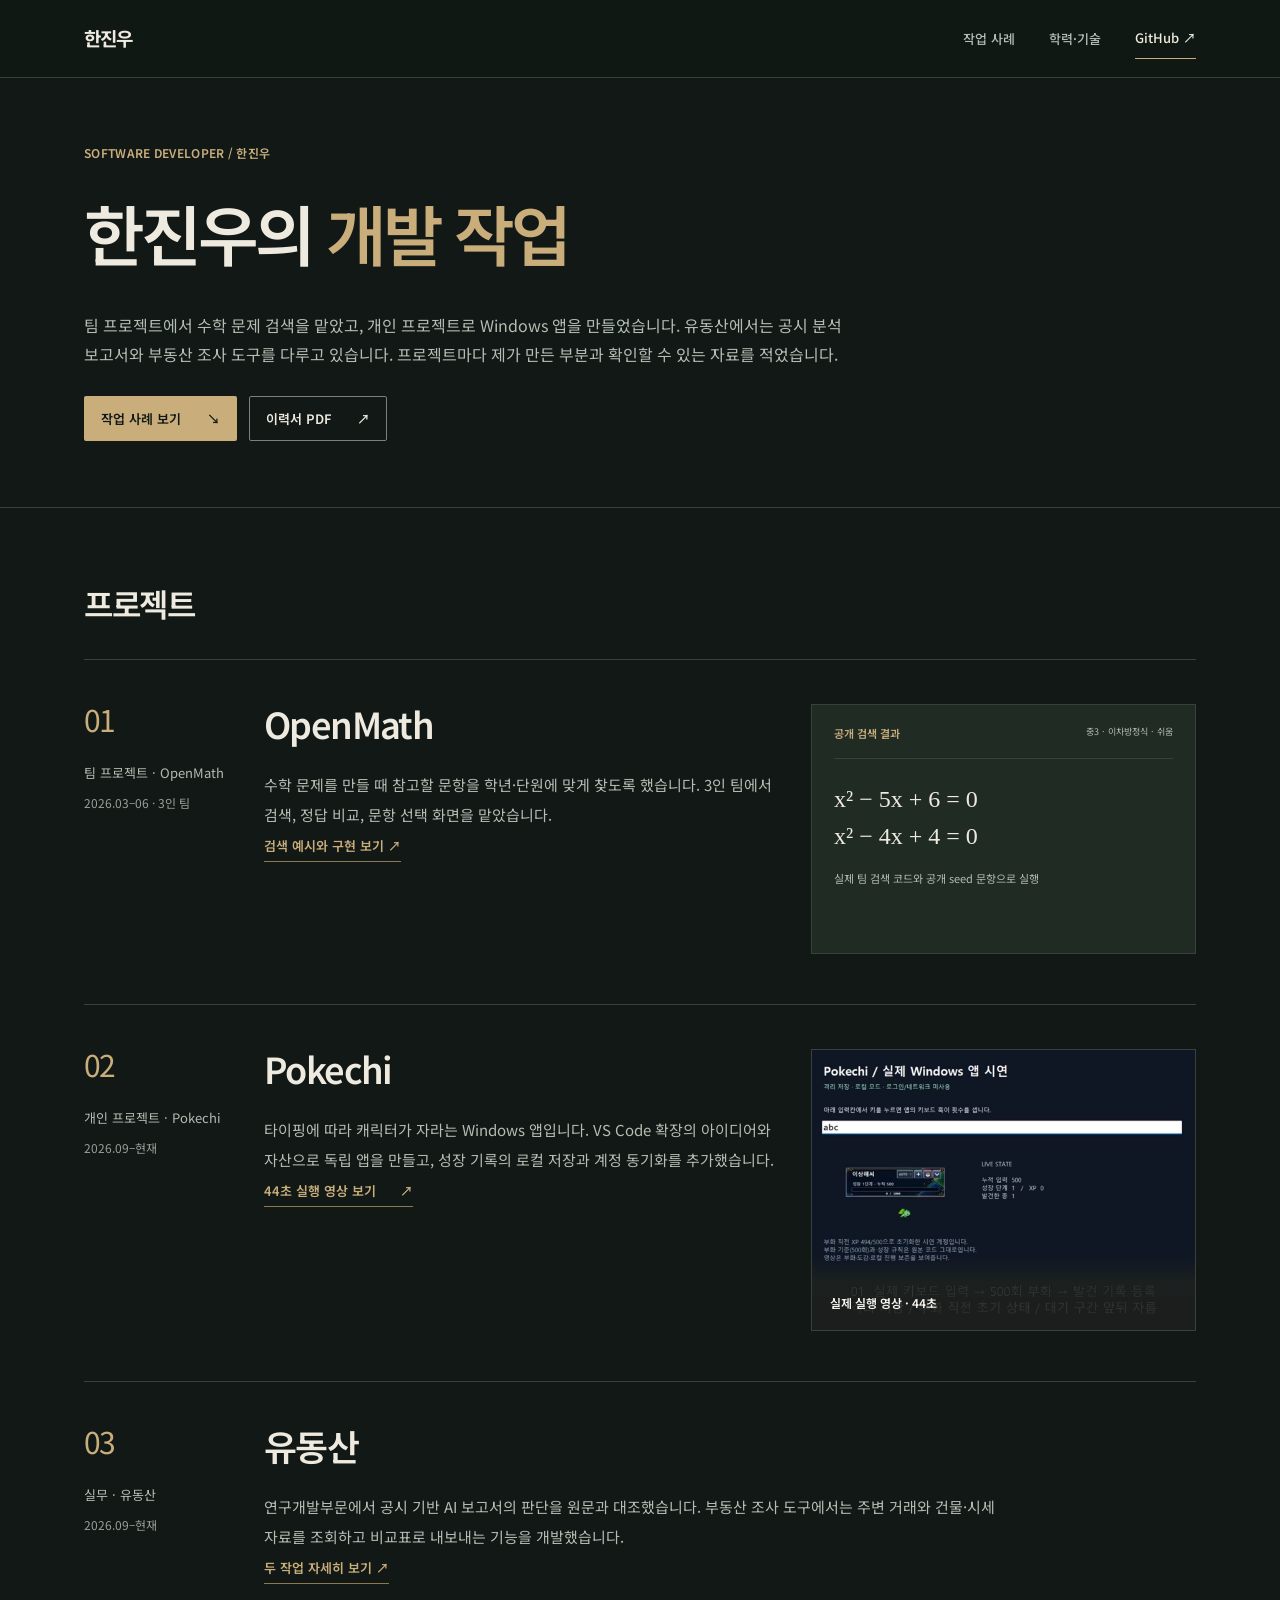
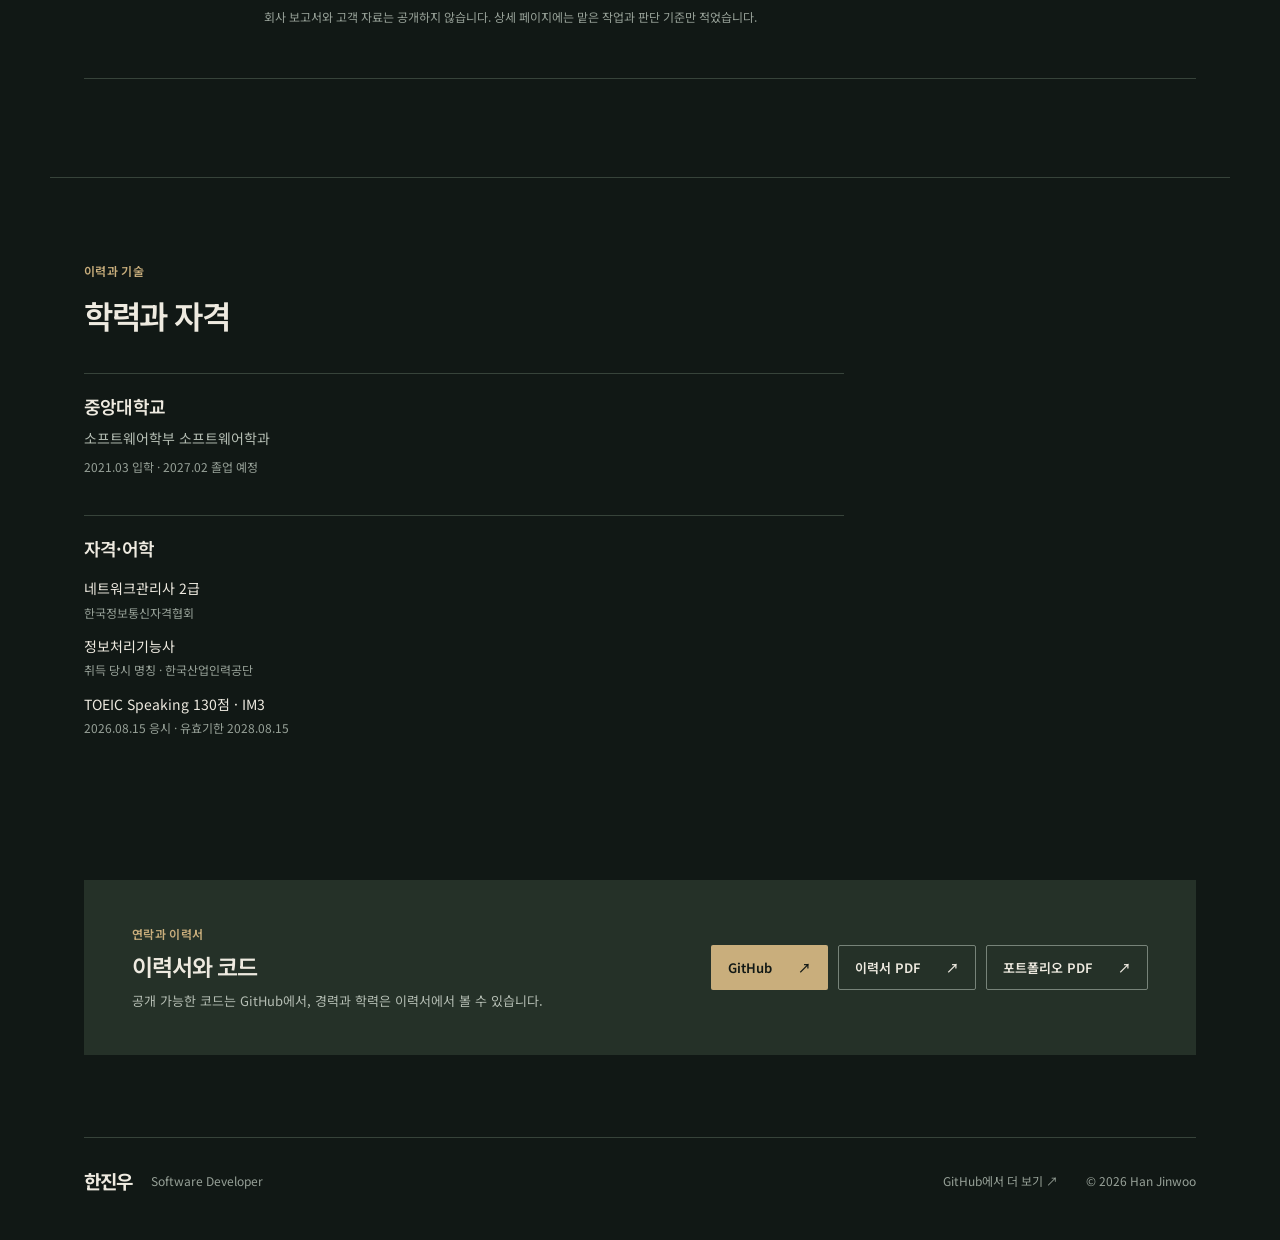
==== commit c5e0d424: "Switch portfolio website to restrained dark theme" ====
--- a/index.html
+++ b/index.html
@@ -6,13 +6,13 @@
 <meta content="width=device-width, initial-scale=1" name="viewport"/>
 <title>한진우 | Software Developer</title>
 <meta content="한진우의 개발 작업: OpenMath 팀 프로젝트, Pokechi 개인 앱, 유동산 연구개발 실무." name="description"/>
-<meta content="#f8f6f1" name="theme-color"/>
+<meta content="#111815" name="theme-color"/>
 <meta content="website" property="og:type"/>
 <meta content="한진우 | Software Developer" property="og:title"/>
 <meta content="팀 프로젝트, 개인 앱, 실무에서 만든 작업과 확인 가능한 자료." property="og:description"/>
 <meta content="https://korearororo.github.io/assets/social.svg" property="og:image"/>
 <link href="assets/favicon.svg" rel="icon" type="image/svg+xml"/>
-<link href="editorial.css?v=4-20261019" rel="stylesheet"/>
+<link href="editorial.css?v=5-dark-20261019" rel="stylesheet"/>
 <link href="https://korearororo.github.io/" rel="canonical"/>
 <script defer="" src="app.js"></script>
 </head>
--- a/editorial.css
+++ b/editorial.css
@@ -1,22 +1,22 @@
 @import url('https://fonts.googleapis.com/css2?family=Noto+Sans+KR:wght@400;500;600;700&display=swap');
 
 :root {
-  --paper: #f8f6f1;
-  --surface: #fffefa;
-  --ink: #252824;
-  --muted: #626660;
-  --quiet: #797b73;
-  --line: #dedbd2;
-  --gold: #886a3e;
-  --gold-soft: #ece4d4;
-  --dark: #292d29;
+  --paper: #111815;
+  --surface: #1d2721;
+  --ink: #eeeae0;
+  --muted: #b4bdb3;
+  --quiet: #97a198;
+  --line: #37433a;
+  --gold: #c9ae7c;
+  --gold-soft: #2d2a20;
+  --dark: #253128;
   --font: 'Noto Sans KR', 'Apple SD Gothic Neo', 'Malgun Gothic', sans-serif;
 }
 
 * { box-sizing: border-box; }
 html { scroll-behavior: smooth; scroll-padding-top: 100px; }
 body { margin: 0; background: var(--paper); color: var(--ink); font: 400 16px/1.8 var(--font); word-break: keep-all; }
-::selection { background: #ddd0b5; color: var(--ink); }
+::selection { background: #655639; color: #fff9e9; }
 img, video { max-width: 100%; }
 img { height: auto; }
 a { color: inherit; text-decoration: none; }
@@ -26,19 +26,19 @@
 h1, h2, h3, p { margin: 0; }
 h1, h2, h3 { letter-spacing: -.045em; line-height: 1.4; }
 small { font-size: .82em; }
-.skip { position: fixed; z-index: 100; top: -80px; left: 24px; padding: 10px 16px; background: var(--dark); color: #fff; }
+.skip { position: fixed; z-index: 100; top: -80px; left: 24px; padding: 10px 16px; background: var(--gold); color: var(--paper); }
 .skip:focus { top: 14px; }
 
-.site-header { position: sticky; z-index: 50; top: 0; height: 78px; background: rgba(248,246,241,.97); border-bottom: 1px solid var(--line); backdrop-filter: blur(16px); }
+.site-header { position: sticky; z-index: 50; top: 0; height: 78px; background: rgba(17,24,21,.96); border-bottom: 1px solid var(--line); backdrop-filter: blur(16px); }
 .nav-wrap { height: 100%; max-width: 1180px; padding: 0 34px; margin: auto; display: flex; align-items: center; justify-content: space-between; }
 .brand { font-size: 19px; font-weight: 700; letter-spacing: -.065em; }
 nav { display: flex; align-items: center; gap: 34px; font-size: 13px; font-weight: 500; }
-nav > a { color: #565a54; }
+nav > a { color: var(--muted); }
 nav > a:hover, .footer a:hover, .case-toc a:hover { color: var(--gold); }
 .nav-github { padding: 8px 0; border-bottom: 1px solid var(--gold); color: var(--ink); }
 .menu-toggle { display: none; }
 .eyebrow { color: var(--gold); font-size: 12px; font-weight: 600; letter-spacing: .025em; }
-.eyebrow span { color: #ada99f; margin: 0 5px; }
+.eyebrow span { color: var(--quiet); margin: 0 5px; }
 
 .hero { border-bottom: 1px solid var(--line); }
 .hero-inner { max-width: 1180px; margin: auto; padding: 86px 34px 92px; }
@@ -48,13 +48,13 @@
 .hero-compact .hero-actions { margin-top: 26px; }
 .hero h1 { max-width: 960px; margin: 24px 0 34px; font-size: clamp(41px, 5.15vw, 66px); font-weight: 600; line-height: 1.35; letter-spacing: -.06em; }
 .hero h1 em { color: var(--gold); font-style: normal; }
-.hero-description { max-width: 790px; color: #565b56; font-size: 17px; line-height: 2; }
+.hero-description { max-width: 790px; color: var(--muted); font-size: 17px; line-height: 2; }
 .hero-actions { display: flex; flex-wrap: wrap; gap: 12px; margin-top: 38px; }
 .button { display: inline-flex; align-items: center; justify-content: space-between; gap: 26px; min-height: 45px; padding: 10px 16px; border: 1px solid transparent; border-radius: 2px; font-size: 13px; font-weight: 600; line-height: 1.5; }
 .button:hover { transform: translateY(-1px); }
-.button.primary, .button.dark { background: var(--dark); color: #fff; }
-.button.primary:hover, .button.dark:hover { background: #41463f; }
-.button.resume-button, .button.outline { border-color: #bcb8ad; background: transparent; color: var(--ink); }
+.button.primary, .button.dark { background: var(--gold); color: var(--paper); }
+.button.primary:hover, .button.dark:hover { background: #dec494; }
+.button.resume-button, .button.outline { border-color: #788478; background: transparent; color: var(--ink); }
 .button.resume-button:hover, .button.outline:hover { border-color: var(--gold); color: var(--gold); }
 
 .section { max-width: 1180px; padding: 98px 34px; margin: auto; }
@@ -75,45 +75,45 @@
 .project-meta small { color: var(--quiet); font-size: 12px; }
 .project-main h3 { max-width: 680px; margin: -7px 0 20px; font-size: clamp(28px, 2.8vw, 38px); font-weight: 600; line-height: 1.47; }
 .project-main h3 a:hover { color: var(--gold); }
-.project-main > p { max-width: 750px; color: #555a54; font-size: 15px; line-height: 2; }
+.project-main > p { max-width: 750px; color: var(--muted); font-size: 15px; line-height: 2; }
 .project-evidence { display: grid; grid-template-columns: 112px 1fr; gap: 20px; max-width: 750px; margin: 28px 0 22px; padding: 17px 0; border-top: 1px solid var(--line); border-bottom: 1px solid var(--line); font-size: 13px; }
 .project-evidence span { color: var(--gold); font-weight: 600; }
-.project-evidence p { color: #565a55; }
-.project-link { display: inline-flex; gap: 24px; align-items: center; color: var(--gold); font-size: 13px; font-weight: 600; border-bottom: 1px solid #bca879; padding-bottom: 4px; }
-.project-link:hover { color: #5d492a; }
+.project-evidence p { color: var(--muted); }
+.project-link { display: inline-flex; gap: 24px; align-items: center; color: var(--gold); font-size: 13px; font-weight: 600; border-bottom: 1px solid #8d794f; padding-bottom: 4px; }
+.project-link:hover { color: #e1c994; }
 .project-visual-link { display: block; min-width: 0; }
-.project-visual-link:hover .preview { border-color: #b6a077; }
-.preview { display: block; height: 282px; margin: 0; border: 1px solid #d8d3c8; background: #f0ede5; overflow: hidden; }
-.preview-query { height: 250px; padding: 19px 22px; background: #efede7; }
-.query-heading { display: flex; justify-content: space-between; gap: 12px; padding-bottom: 14px; border-bottom: 1px solid #cbc5b8; color: var(--muted); font-size: 11px; }
+.project-visual-link:hover .preview { border-color: var(--gold); }
+.preview { display: block; height: 282px; margin: 0; border: 1px solid var(--line); background: var(--surface); overflow: hidden; }
+.preview-query { height: 250px; padding: 19px 22px; background: #202b24; }
+.query-heading { display: flex; justify-content: space-between; gap: 12px; padding-bottom: 14px; border-bottom: 1px solid var(--line); color: var(--muted); font-size: 11px; }
 .query-heading span { color: var(--gold); font-weight: 600; }
 .query-equations { display: flex; flex-direction: column; gap: 8px; padding: 26px 0 19px; font-family: Georgia, 'Times New Roman', serif; font-size: 24px; line-height: 1.2; }
 .preview-query figcaption { color: var(--muted); font-size: 11px; line-height: 1.5; }
-.preview-note { position: relative; display: flex; flex-direction: column; justify-content: center; padding: 28px; background: #ece8df; }
-.preview-note-work { background: #e9e6dc; }
+.preview-note { position: relative; display: flex; flex-direction: column; justify-content: center; padding: 28px; background: var(--surface); }
+.preview-note-work { background: var(--surface); }
 .preview-note-label { color: var(--gold); font-size: 11px; font-weight: 600; letter-spacing: .04em; }
 .preview-note p { margin: 25px 0 18px; font-size: 20px; line-height: 1.65; letter-spacing: -.045em; }
 .preview-note small { max-width: 280px; color: var(--muted); font-size: 11px; line-height: 1.6; }
 .preview-note-arrow { position: absolute; right: 25px; bottom: 18px; color: var(--gold); font-size: 18px; }
 .demo-conditions-detail summary { cursor: pointer; font-weight: 600; }
-.preview-top { display: flex; justify-content: space-between; gap: 8px; padding: 14px 17px; border-bottom: 1px solid #d8d3c8; color: #6c685e; font-size: 10px; font-weight: 600; }
-.preview-caption { padding: 12px 17px; color: #67685e; font-size: 11px; line-height: 1.55; }
+.preview-top { display: flex; justify-content: space-between; gap: 8px; padding: 14px 17px; border-bottom: 1px solid var(--line); color: var(--muted); font-size: 10px; font-weight: 600; }
+.preview-caption { padding: 12px 17px; color: var(--muted); font-size: 11px; line-height: 1.55; }
 .preview-math-body { padding: 15px 17px 0; }
 .preview-math-body > p { margin-bottom: 13px; font-size: 13px; font-weight: 600; }
-.preview-math-body > div { display: grid; grid-template-columns: 1fr auto; align-items: center; gap: 0 8px; padding: 9px 12px; border: 1px solid #ded8cd; background: #f8f6f1; font-size: 11px; }
+.preview-math-body > div { display: grid; grid-template-columns: 1fr auto; align-items: center; gap: 0 8px; padding: 9px 12px; border: 1px solid var(--line); background: #18211c; font-size: 11px; }
 .preview-math-body > div + div { margin-top: 7px; }
-.preview-math-body .is-selected { border-color: #a89167; background: #eae1cf; }
+.preview-math-body .is-selected { border-color: var(--gold); background: #373426; }
 .preview-math-body strong { grid-row: span 2; grid-column: 2; font-size: 23px; line-height: 1; color: var(--gold); }
 .preview-math-body strong small { margin-left: 2px; font-size: 10px; }
 .preview-math-body div span:last-child { color: var(--muted); }
-.preview-pokechi { position: relative; background: #242722; }
+.preview-pokechi { position: relative; background: #0c100e; }
 .preview-pokechi img { display: block; width: 100%; height: 100%; object-fit: cover; object-position: center top; }
 .preview-pokechi figcaption { position: absolute; inset: auto 0 0; padding: 28px 18px 16px; display: flex; flex-direction: column; gap: 3px; background: linear-gradient(transparent, #1d211fe8 35%); color: #f8f6f1; }
 .preview-pokechi figcaption span, .preview-pokechi figcaption small { font-size: 10px; }
 .preview-pokechi figcaption strong { font-size: 14px; font-weight: 600; }
 .preview-pokechi figcaption { padding: 34px 18px 17px; font-size: 12px; font-weight: 600; }
-.preview-work { background: #eeeae0; }
-.work-quote { margin: 15px 17px 0; padding: 12px 15px; border-left: 2px solid #a58e67; background: #f8f6f1; }
+.preview-work { background: var(--surface); }
+.work-quote { margin: 15px 17px 0; padding: 12px 15px; border-left: 2px solid var(--gold); background: #18211c; }
 .work-quote small { display: block; color: var(--quiet); font-size: 10px; }
 .work-quote strong { display: block; margin: 2px 0 5px; font-size: 16px; font-weight: 600; }
 .work-quote p { color: var(--muted); font-size: 11px; line-height: 1.55; }
@@ -121,7 +121,7 @@
 .preview-work .work-quote strong { font-size: 14px; }
 .preview-work .work-quote p { line-height: 1.35; }
 .preview-work .preview-caption { padding-top: 8px; }
-.work-result { display: flex; justify-content: space-between; align-items: center; margin: 10px 17px 0; padding: 9px 14px; border-top: 1px solid #cec6b7; font-size: 11px; }
+.work-result { display: flex; justify-content: space-between; align-items: center; margin: 10px 17px 0; padding: 9px 14px; border-top: 1px solid var(--line); font-size: 11px; }
 .work-result strong { color: var(--gold); font-size: 16px; }
 .lead-context { margin: 0 0 24px; }
 .about-section { display: grid; grid-template-columns: 1fr 1fr; gap: 80px; border-top: 1px solid var(--line); padding-top: 82px; }
@@ -142,13 +142,13 @@
 .skill-list h3 { font-size: 17px; font-weight: 600; }
 .skill-list p { color: var(--muted); font-size: 13px; }
 .skill-list small { display: block; color: var(--quiet); font-size: 12px; }
-.contact-strip { max-width: 1112px; margin: 12px auto 82px; padding: 43px 48px; display: flex; align-items: center; justify-content: space-between; gap: 30px; background: var(--dark); color: #faf8f2; }
-.contact-strip .eyebrow { color: #d6bc87; }
+.contact-strip { max-width: 1112px; margin: 12px auto 82px; padding: 43px 48px; display: flex; align-items: center; justify-content: space-between; gap: 30px; background: var(--dark); color: var(--ink); }
+.contact-strip .eyebrow { color: var(--gold); }
 .contact-strip h2 { font-size: 23px; font-weight: 600; margin: 6px 0; }
-.contact-strip p:last-child { color: #d1d2c9; font-size: 13px; }
+.contact-strip p:last-child { color: var(--muted); font-size: 13px; }
 .contact-actions { display: flex; flex-wrap: wrap; gap: 10px; }
-.contact-actions .button.dark { background: #faf8f2; color: var(--dark); }
-.contact-actions .button.outline { border-color: #a8a69b; color: #faf8f2; }
+.contact-actions .button.dark { background: var(--gold); color: var(--paper); }
+.contact-actions .button.outline { border-color: #778379; color: var(--ink); }
 .footer { max-width: 1112px; margin: auto; padding: 26px 0 42px; display: flex; gap: 28px; align-items: center; border-top: 1px solid var(--line); }
 .footer > div { display: flex; align-items: center; gap: 20px; margin-right: auto; }
 .footer p, .footer > a, .copyright { color: var(--quiet); font-size: 12px; }
@@ -160,12 +160,12 @@
 .case-hero .eyebrow { margin-bottom: 16px; }
 .case-hero h1 { margin-bottom: 15px; font-size: 19px; font-weight: 600; color: var(--gold); }
 .case-hero h2 { max-width: 900px; font-size: clamp(32px, 4vw, 50px); font-weight: 600; line-height: 1.48; }
-.case-hero-inner > div > p:not(.eyebrow):not(.case-period) { max-width: 760px; margin-top: 25px; color: #555a54; font-size: 17px; line-height: 2; }
+.case-hero-inner > div > p:not(.eyebrow):not(.case-period) { max-width: 760px; margin-top: 25px; color: var(--muted); font-size: 17px; line-height: 2; }
 .case-period { margin-top: 20px; color: var(--quiet); font-size: 12px; }
-.hero-evidence { display: inline-block; margin-top: 25px; padding-bottom: 3px; color: var(--gold); border-bottom: 1px solid #bca879; font-size: 13px; font-weight: 600; }
-.hero-evidence:hover { color: #5d492a; }
+.hero-evidence { display: inline-block; margin-top: 25px; padding-bottom: 3px; color: var(--gold); border-bottom: 1px solid #8d794f; font-size: 13px; font-weight: 600; }
+.hero-evidence:hover { color: #e1c994; }
 .tags { display: flex; flex-wrap: wrap; gap: 7px; margin-top: 28px; }
-.tags span { padding: 4px 9px; border: 1px solid #d7d2c6; color: #67685e; font-size: 11px; line-height: 1.5; }
+.tags span { padding: 4px 9px; border: 1px solid var(--line); color: var(--muted); font-size: 11px; line-height: 1.5; }
 .case-body { max-width: 1180px; margin: auto; padding: 74px 34px 105px; display: grid; grid-template-columns: 190px minmax(0, 1fr); gap: 86px; align-items: start; }
 .case-toc { position: sticky; top: 115px; display: flex; flex-direction: column; gap: 14px; padding-left: 16px; border-left: 1px solid var(--line); color: var(--quiet); font-size: 12px; }
 .case-toc > span { margin-bottom: 8px; color: var(--gold); font-size: 11px; font-weight: 600; }
@@ -177,8 +177,8 @@
 .case-article > section > p { max-width: 740px; }
 .case-article > section > p + p { margin-top: 12px; }
 .case-privacy { margin: 0 0 50px; padding-top: 20px; border-top: 1px solid var(--line); color: var(--quiet) !important; font-size: 12px !important; }
-.result-sheet { margin: 30px 0 0; border-top: 2px solid var(--gold); background: #f0ede6; }
-.result-sheet-head, .result-sheet-row { display: grid; grid-template-columns: 170px 1fr; gap: 16px; align-items: baseline; padding: 18px 21px; border-bottom: 1px solid #d8d1c4; }
+.result-sheet { margin: 30px 0 0; border-top: 2px solid var(--gold); background: var(--surface); }
+.result-sheet-head, .result-sheet-row { display: grid; grid-template-columns: 170px 1fr; gap: 16px; align-items: baseline; padding: 18px 21px; border-bottom: 1px solid var(--line); }
 .result-sheet-head span, .result-sheet-row span { color: var(--muted); font-size: 12px; }
 .result-sheet-head strong { font-size: 14px; font-weight: 600; }
 .result-sheet-row strong { font-family: Georgia, 'Times New Roman', serif; font-size: 22px; font-weight: 400; }
@@ -186,27 +186,27 @@
 .case-article .eyebrow { margin-bottom: 11px; }
 .case-article h2 { margin-bottom: 30px; font-size: clamp(26px, 2.6vw, 35px); font-weight: 600; line-height: 1.5; }
 .case-article h3 { font-weight: 600; }
-.case-article p { color: #555a54; font-size: 15px; line-height: 2; }
+.case-article p { color: var(--muted); font-size: 15px; line-height: 2; }
 .case-article > section > p { margin-bottom: 22px; }
 .case-facts { margin: 30px 0; border-top: 1px solid var(--line); }
 .case-facts > div { display: grid; grid-template-columns: 126px 1fr; gap: 20px; padding: 13px 0; border-bottom: 1px solid var(--line); }
 .case-facts dt { color: var(--gold); font-size: 13px; }
 .case-facts dd { margin: 0; font-size: 14px; }
 .workstreams { display: grid; grid-template-columns: 1fr 1fr; gap: 18px; margin: 30px 0 20px; }
-.workstreams article { padding: 24px 25px 22px; border-top: 2px solid #ad9873; background: #f0ede5; }
+.workstreams article { padding: 24px 25px 22px; border-top: 2px solid #90784e; background: var(--surface); }
 .workstreams article > span { color: var(--gold); font-size: 11px; font-weight: 600; }
 .workstreams h3 { margin: 12px 0 8px; font-size: 20px; }
 .workstreams p { font-size: 13px; line-height: 1.8; }
-.workstreams a { display: inline-block; margin-top: 15px; padding-bottom: 3px; color: var(--gold); font-size: 12px; border-bottom: 1px solid #bca879; }
+.workstreams a { display: inline-block; margin-top: 15px; padding-bottom: 3px; color: var(--gold); font-size: 12px; border-bottom: 1px solid #8d794f; }
 .problem-solution { display: grid; grid-template-columns: 1fr 1fr; gap: 30px; margin-top: 35px; }
-.problem-solution > div { border-top: 2px solid #a9936d; padding-top: 18px; }
+.problem-solution > div { border-top: 2px solid #90784e; padding-top: 18px; }
 .problem-solution h3 { margin-bottom: 10px; font-size: 15px; }
 .implementation-list { border-top: 1px solid var(--line); }
 .implementation-list > article { display: grid; grid-template-columns: 32px 1fr; gap: 14px; padding: 22px 0; border-bottom: 1px solid var(--line); }
 .implementation-list > article > span, .step-number { color: var(--gold); font-size: 13px; }
 .implementation-list h3 { margin-bottom: 8px; font-size: 18px; }
 .decision-list { display: grid; grid-template-columns: 1fr 1fr; gap: 28px 32px; margin-top: 30px; }
-.decision-list article { padding-top: 17px; border-top: 1px solid #b9a982; }
+.decision-list article { padding-top: 17px; border-top: 1px solid #746647; }
 .decision-list h3 { margin-bottom: 8px; font-size: 17px; }
 .issue-steps { border-top: 1px solid var(--line); }
 .issue-steps article { display: grid; grid-template-columns: 30px 1fr; gap: 16px; padding: 18px 0; border-bottom: 1px solid var(--line); }
@@ -215,13 +215,13 @@
 .evidence-list > div { display: grid; grid-template-columns: 150px 1fr; gap: 22px; padding: 17px 0; border-bottom: 1px solid var(--line); }
 .evidence-list h3 { font-size: 15px; }
 .source-links { display: flex; flex-wrap: wrap; gap: 12px; margin-top: 25px; }
-.source-links a, .evidence-method a { color: var(--gold); font-size: 13px; border-bottom: 1px solid #bca879; }
-.scope-details, .evidence-method, .demo-conditions, .comparison-note { margin-top: 24px; padding: 19px 22px; background: #f0ede5; }
+.source-links a, .evidence-method a { color: var(--gold); font-size: 13px; border-bottom: 1px solid #8d794f; }
+.scope-details, .evidence-method, .demo-conditions, .comparison-note { margin-top: 24px; padding: 19px 22px; background: var(--surface); }
 .scope-details summary, .evidence-method summary { cursor: pointer; font-size: 14px; font-weight: 600; }
 .scope-details p, .evidence-method p { margin-top: 12px; font-size: 13px; }
 .evidence-method ul { margin-bottom: 0; padding-left: 22px; color: var(--muted); font-size: 13px; }
-.case-code { margin-top: 25px; background: var(--dark); color: #f8f6ef; overflow: auto; }
-.case-code .code-bar { padding: 12px 18px; border-bottom: 1px solid #ffffff30; color: #ddd0b3; font-size: 11px; }
+.case-code { margin-top: 25px; background: #0d120f; color: var(--ink); overflow: auto; }
+.case-code .code-bar { padding: 12px 18px; border-bottom: 1px solid #ffffff30; color: var(--gold); font-size: 11px; }
 .case-code pre { margin: 0; padding: 19px; font: 13px/1.8 Consolas, monospace; }
 .case-bottom { padding-top: 25px; border-top: 1px solid var(--line); }
 .case-article code { overflow-wrap: anywhere; }
@@ -231,14 +231,14 @@
 .demo-figure video { display: block; width: 100%; height: auto; max-height: 72vh; background: #222; }
 .demo-figure figcaption { margin-top: 8px; color: var(--quiet); font-size: 12px; }
 .video-chapters { display: flex; flex-wrap: wrap; gap: 8px; margin: 16px 0 25px; }
-.video-chapters button { padding: 7px 10px; border: 1px solid #cbc4b7; background: transparent; color: var(--ink); font-size: 12px; }
+.video-chapters button { padding: 7px 10px; border: 1px solid #778379; background: transparent; color: var(--ink); font-size: 12px; }
 .video-chapters button:hover { border-color: var(--gold); color: var(--gold); }
 .demo-conditions h3 { margin-bottom: 10px; font-size: 15px; }
 .demo-conditions p + p { margin-top: 10px; }
 .comparison-note strong { font-size: 15px; }
 .comparison-note p { margin-top: 7px; font-size: 13px; }
 .comparison-case { margin: 15px 0; border: 1px solid var(--line); }
-.comparison-case > summary { cursor: pointer; padding: 16px 18px; background: #f1eee7; font-size: 14px; font-weight: 600; }
+.comparison-case > summary { cursor: pointer; padding: 16px 18px; background: #253128; font-size: 14px; font-weight: 600; }
 .comparison-case > summary > span { color: var(--gold); margin-right: 7px; }
 .query-line { padding: 15px 18px 0; font-size: 12px !important; }
 .comparison-columns { display: grid; grid-template-columns: 1fr 1fr; gap: 22px; padding: 18px; }
@@ -251,8 +251,8 @@
 .search-result small { display: block; color: var(--muted); font-size: 11px; }
 .search-result .result-id { color: var(--quiet); font-size: 10px; }
 .match-badge { display: inline-block; padding: 2px 6px; font-size: 10px; }
-.is-match { color: #47654d; background: #e5ede2; }
-.is-mismatch { color: #83543d; background: #f2e7dd; }
+.is-match { color: #a4d4ad; background: #203929; }
+.is-mismatch { color: #e2ae93; background: #392c27; }
 .empty-result { color: var(--muted); font-size: 12px; }
 .om-result-summary { display: grid; grid-template-columns: 1fr 1fr; gap: 25px; margin: 28px 0; }
 .om-result-summary article { padding-top: 16px; border-top: 2px solid var(--gold); }
@@ -263,22 +263,22 @@
 .om-flow b, .om-flow span { display: block; }
 .om-flow b { font-size: 14px; font-weight: 600; }
 .om-flow span { color: var(--muted); font-size: 13px; }
-.om-example { margin-top: 12px; padding: 12px 17px; background: #f0ede5; }
+.om-example { margin-top: 12px; padding: 12px 17px; background: var(--surface); }
 .om-example code { color: var(--gold); font-size: 16px; }
 .om-table-wrap { overflow-x: auto; margin: 22px 0; }
 .om-status { width: 100%; border-collapse: collapse; text-align: left; font-size: 13px; }
 .om-status caption { text-align: left; margin-bottom: 9px; color: var(--quiet); font-size: 12px; }
 .om-status th, .om-status td { padding: 12px 9px; border-bottom: 1px solid var(--line); vertical-align: top; }
-.om-status thead { background: #f0ede5; }
+.om-status thead { background: var(--surface); }
 .om-status tbody th { min-width: 110px; }
 .process-flow { display: grid; grid-template-columns: repeat(4, 1fr); gap: 9px; list-style: none; padding: 0; margin: 30px 0 18px; }
-.process-flow li { min-height: 126px; padding: 15px 13px; border-top: 2px solid #c6b99f; background: #f0ede5; }
-.process-flow li.is-emphasis { border-color: var(--gold); background: #eae2d3; }
+.process-flow li { min-height: 126px; padding: 15px 13px; border-top: 2px solid #746647; background: var(--surface); }
+.process-flow li.is-emphasis { border-color: var(--gold); background: #373426; }
 .process-flow span, .process-flow strong, .process-flow small { display: block; }
 .process-flow span { margin-bottom: 12px; color: var(--gold); font-size: 11px; }
 .process-flow strong { font-size: 14px; line-height: 1.45; }
 .process-flow small { margin-top: 7px; color: var(--muted); font-size: 11px; line-height: 1.6; }
-.case-callout { margin: 20px 0; padding: 20px 23px; border-left: 3px solid #9b8052; background: #f0ede5; }
+.case-callout { margin: 20px 0; padding: 20px 23px; border-left: 3px solid var(--gold); background: var(--surface); }
 .case-callout strong { font-size: 14px; }
 .case-callout p { margin-top: 6px; font-size: 13px; }
 .before-after { display: grid; grid-template-columns: 1fr 1fr; gap: 14px; margin: 24px 0 12px; }
@@ -291,7 +291,7 @@
 .verification-table { width: 100%; border-collapse: collapse; min-width: 580px; }
 .verification-table caption { margin-bottom: 8px; text-align: left; color: var(--quiet); font-size: 12px; }
 .verification-table th, .verification-table td { padding: 13px 12px; border-bottom: 1px solid var(--line); text-align: left; vertical-align: top; font-size: 12px; line-height: 1.6; }
-.verification-table thead { background: #f0ede5; }
+.verification-table thead { background: var(--surface); }
 .verification-table th:first-child { width: 24%; }
 
 @media (max-width: 850px) {
@@ -313,7 +313,7 @@
   .brand { font-size: 17px; }
   .menu-toggle { display: flex; flex-direction: column; gap: 5px; padding: 10px; border: 0; background: none; }
   .menu-toggle span { display: block; width: 21px; height: 2px; background: var(--ink); }
-  .site-header nav { display: none; position: absolute; top: 65px; left: 0; right: 0; padding: 20px 22px; background: var(--paper); border-bottom: 1px solid var(--line); box-shadow: 0 16px 25px #27282015; }
+  .site-header nav { display: none; position: absolute; top: 65px; left: 0; right: 0; padding: 20px 22px; background: var(--paper); border-bottom: 1px solid var(--line); box-shadow: 0 16px 25px #050a08a8; }
   .site-header nav.is-open { display: flex; flex-wrap: wrap; gap: 20px; }
   .hero-inner { padding: 75px 22px 83px; }
   .hero-compact .hero-inner { padding: 48px 22px 55px; }
@@ -367,6 +367,7 @@
 @media (prefers-reduced-motion: reduce) { html { scroll-behavior: auto; } *, *::before, *::after { transition: none !important; animation: none !important; } }
 @media print {
   @page { size: A4; margin: 16mm; }
+  :root { --paper: #fff; --surface: #f3f1ea; --ink: #181b18; --muted: #454b45; --quiet: #596159; --line: #d4d5cf; --gold: #70552f; --dark: #e8e8e0; }
   body { background: white; color: #111; font-size: 10pt; }
   .site-header, .hero-actions, .case-toc, .footer, .contact-strip, .case-bottom, .back-link, .video-chapters { display: none !important; }
   .hero-inner, .case-hero-inner { padding: 0 0 20px; }
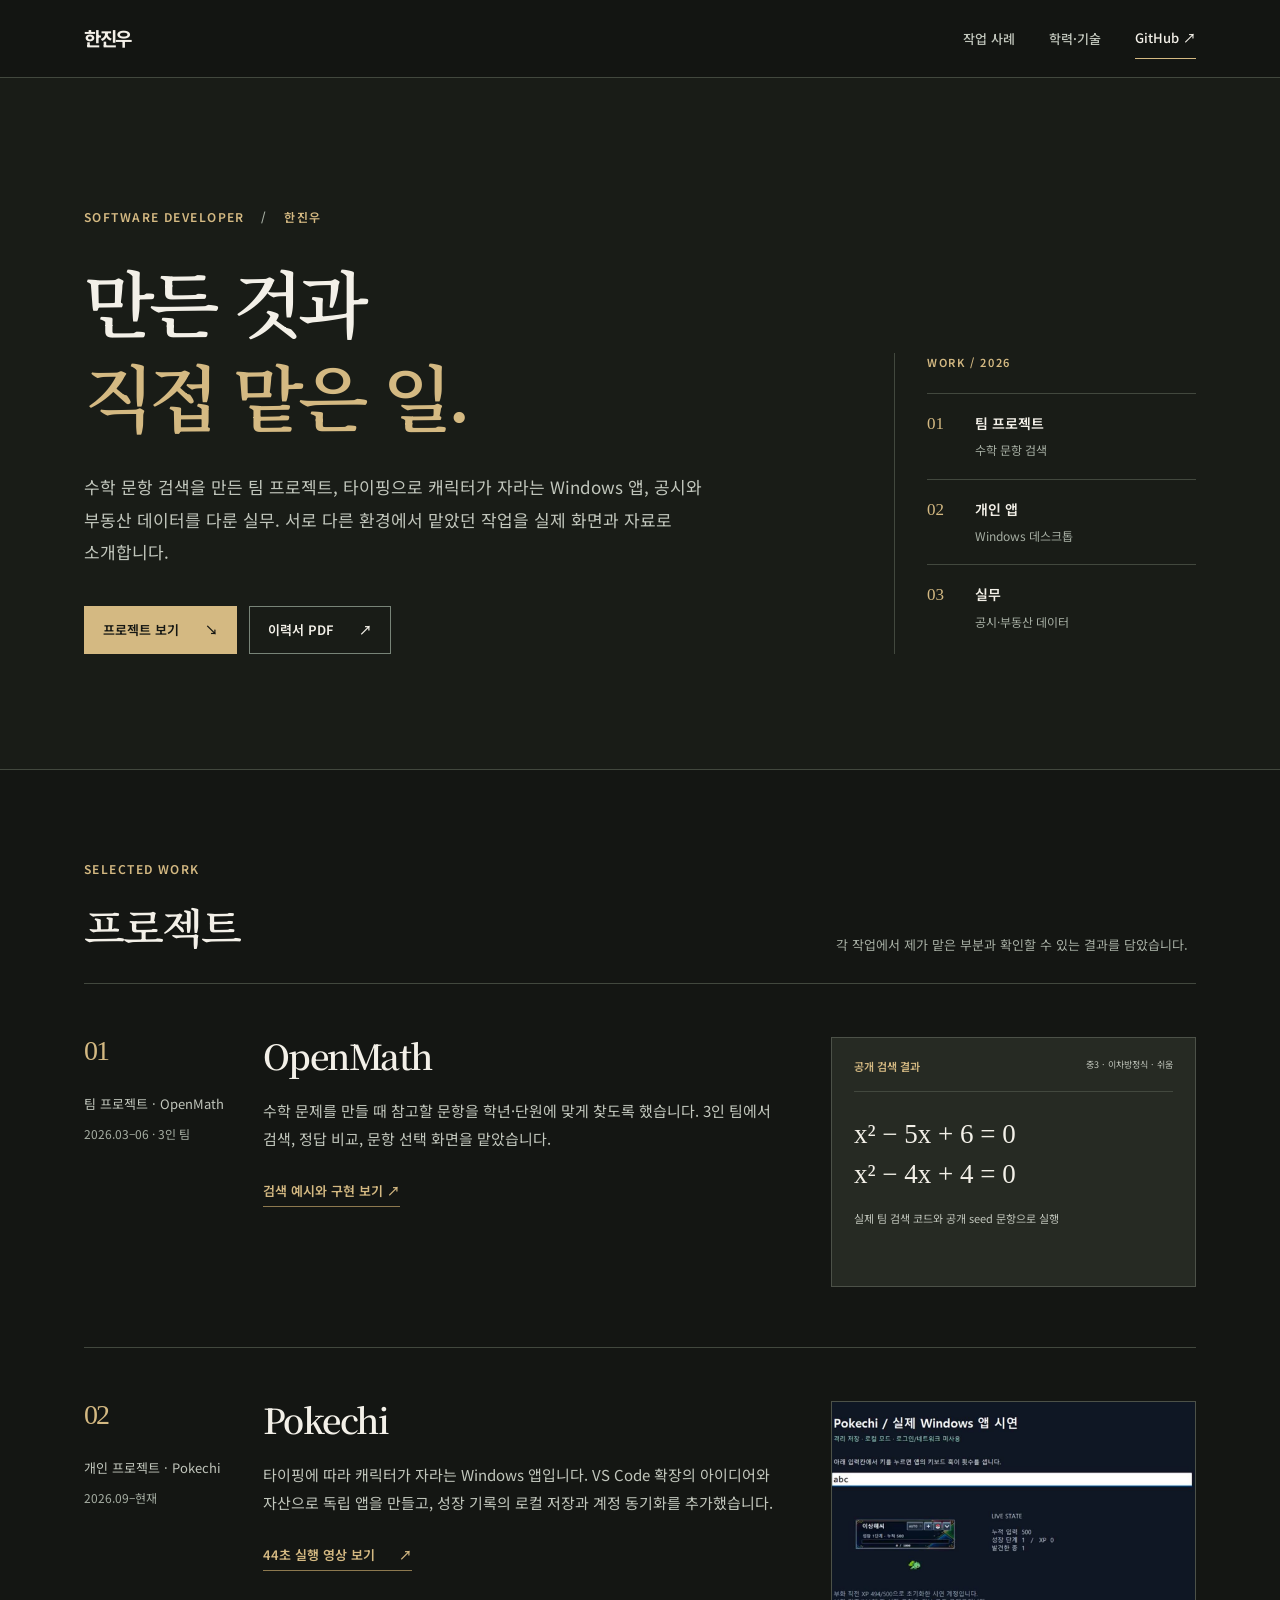
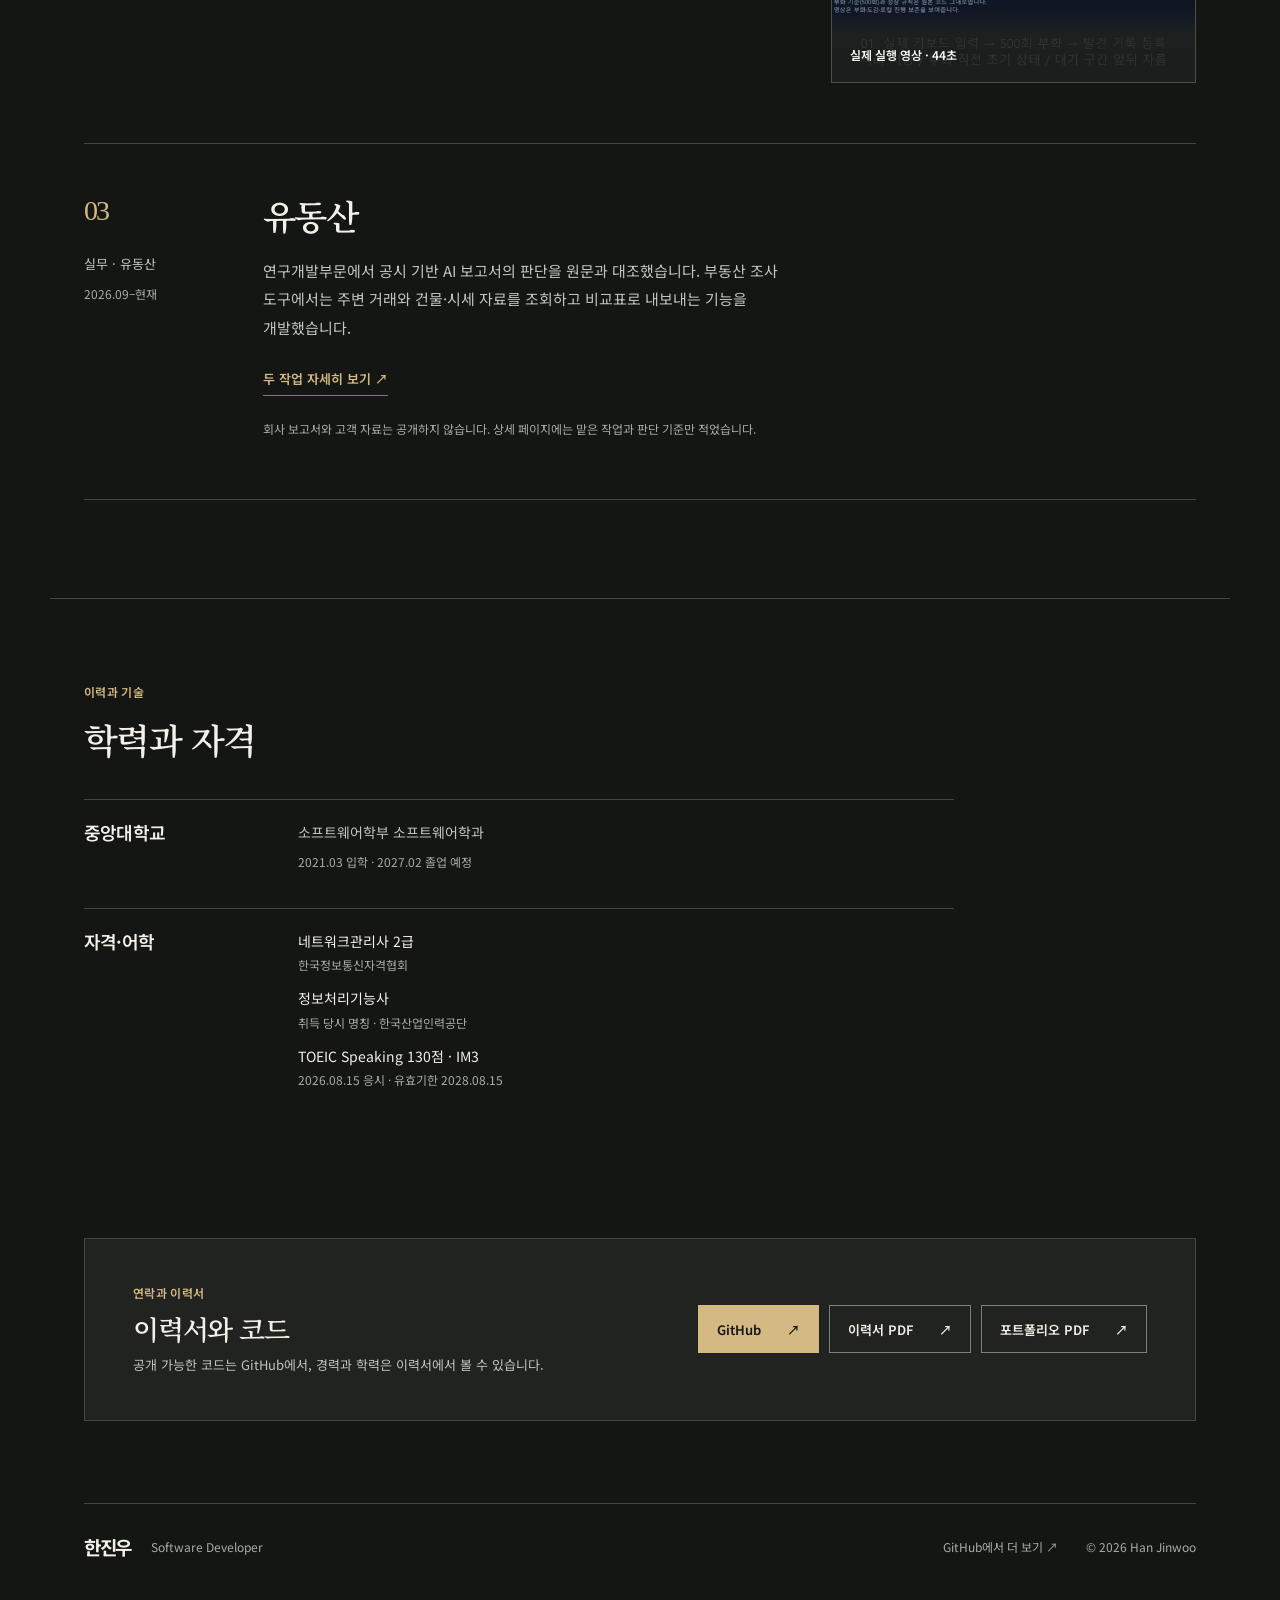
==== commit 95b9eaa2: "Create reversible portfolio UI preview" ====
--- a/index.html
+++ b/index.html
@@ -6,13 +6,13 @@
 <meta content="width=device-width, initial-scale=1" name="viewport"/>
 <title>한진우 | Software Developer</title>
 <meta content="한진우의 개발 작업: OpenMath 팀 프로젝트, Pokechi 개인 앱, 유동산 연구개발 실무." name="description"/>
-<meta content="#111815" name="theme-color"/>
+<meta content="#141613" name="theme-color"/>
 <meta content="website" property="og:type"/>
 <meta content="한진우 | Software Developer" property="og:title"/>
 <meta content="팀 프로젝트, 개인 앱, 실무에서 만든 작업과 확인 가능한 자료." property="og:description"/>
 <meta content="https://korearororo.github.io/assets/social.svg" property="og:image"/>
 <link href="assets/favicon.svg" rel="icon" type="image/svg+xml"/>
-<link href="editorial.css?v=5-dark-20261019" rel="stylesheet"/>
+<link href="editorial.css?v=6-design-preview-20261110" rel="stylesheet"/>
 <link href="https://korearororo.github.io/" rel="canonical"/>
 <script defer="" src="app.js"></script>
 </head>
@@ -24,11 +24,12 @@
 </div></header>
 <main id="main">
 <section class="hero hero-compact"><div class="hero-inner">
-<p class="eyebrow">SOFTWARE DEVELOPER / 한진우</p>
-<h1>한진우의 <em>개발 작업</em></h1><p class="hero-description">팀 프로젝트에서 수학 문제 검색을 맡았고, 개인 프로젝트로 Windows 앱을 만들었습니다. 유동산에서는 공시 분석 보고서와 부동산 조사 도구를 다루고 있습니다. 프로젝트마다 제가 만든 부분과 확인할 수 있는 자료를 적었습니다.</p>
-<div class="hero-actions"><a class="button primary" href="#projects">작업 사례 보기 <span aria-hidden="true">↘</span></a><a class="button resume-button" href="assets/resume/han-jinwoo-resume-public-v3-20261019.pdf" rel="noopener" target="_blank">이력서 PDF <span aria-hidden="true">↗</span></a></div>
+<div class="hero-copy"><p class="eyebrow">SOFTWARE DEVELOPER <span aria-hidden="true">/</span> 한진우</p>
+<h1>만든 것과<br/><em>직접 맡은 일.</em></h1><p class="hero-description">수학 문항 검색을 만든 팀 프로젝트, 타이핑으로 캐릭터가 자라는 Windows 앱, 공시와 부동산 데이터를 다룬 실무. 서로 다른 환경에서 맡았던 작업을 실제 화면과 자료로 소개합니다.</p>
+<div class="hero-actions"><a class="button primary" href="#projects">프로젝트 보기 <span aria-hidden="true">↘</span></a><a class="button resume-button" href="assets/resume/han-jinwoo-resume-public-v3-20261019.pdf" rel="noopener" target="_blank">이력서 PDF <span aria-hidden="true">↗</span></a></div></div>
+<aside class="hero-index" aria-label="프로젝트 분야"><p>WORK / 2026</p><ol><li><span>01</span><div><strong>팀 프로젝트</strong><small>수학 문항 검색</small></div></li><li><span>02</span><div><strong>개인 앱</strong><small>Windows 데스크톱</small></div></li><li><span>03</span><div><strong>실무</strong><small>공시·부동산 데이터</small></div></li></ol></aside>
 </div></section><section class="section projects-section" id="projects">
-<div class="section-heading"><h2>프로젝트</h2></div>
+<div class="section-heading"><p class="eyebrow">SELECTED WORK</p><h2>프로젝트</h2><p>각 작업에서 제가 맡은 부분과 확인할 수 있는 결과를 담았습니다.</p></div>
 <div class="project-list">
 <article class="project-row"><div class="project-meta"><span class="project-number">01</span><span>팀 프로젝트 · OpenMath</span><small>2026.03–06 · 3인 팀</small></div><div class="project-main"><h3><a href="projects/openmath.html">OpenMath</a></h3><p>수학 문제를 만들 때 참고할 문항을 학년·단원에 맞게 찾도록 했습니다. 3인 팀에서 검색, 정답 비교, 문항 선택 화면을 맡았습니다.</p><a class="project-link" href="projects/openmath.html#comparison">검색 예시와 구현 보기 ↗</a></div>
 <a aria-label="OpenMath의 공개 검색 결과 보기" class="project-visual-link" href="projects/openmath.html#comparison">
--- a/editorial.css
+++ b/editorial.css
@@ -1,16 +1,18 @@
 @import url('https://fonts.googleapis.com/css2?family=Noto+Sans+KR:wght@400;500;600;700&display=swap');
+@import url('https://fonts.googleapis.com/css2?family=Noto+Serif+KR:wght@500;600&display=swap');
 
 :root {
-  --paper: #111815;
-  --surface: #1d2721;
-  --ink: #eeeae0;
-  --muted: #b4bdb3;
-  --quiet: #97a198;
-  --line: #37433a;
-  --gold: #c9ae7c;
+  --paper: #141613;
+  --surface: #20231f;
+  --ink: #f3f0e8;
+  --muted: #c1c6bc;
+  --quiet: #a6aea3;
+  --line: #42483e;
+  --gold: #d4b982;
   --gold-soft: #2d2a20;
-  --dark: #253128;
+  --dark: #1c201a;
   --font: 'Noto Sans KR', 'Apple SD Gothic Neo', 'Malgun Gothic', sans-serif;
+  --display-font: 'Noto Serif KR', 'AppleMyungjo', 'Batang', serif;
 }
 
 * { box-sizing: border-box; }
@@ -29,7 +31,7 @@
 .skip { position: fixed; z-index: 100; top: -80px; left: 24px; padding: 10px 16px; background: var(--gold); color: var(--paper); }
 .skip:focus { top: 14px; }
 
-.site-header { position: sticky; z-index: 50; top: 0; height: 78px; background: rgba(17,24,21,.96); border-bottom: 1px solid var(--line); backdrop-filter: blur(16px); }
+.site-header { position: sticky; z-index: 50; top: 0; height: 78px; background: rgba(20,22,19,.96); border-bottom: 1px solid var(--line); backdrop-filter: blur(16px); }
 .nav-wrap { height: 100%; max-width: 1180px; padding: 0 34px; margin: auto; display: flex; align-items: center; justify-content: space-between; }
 .brand { font-size: 19px; font-weight: 700; letter-spacing: -.065em; }
 nav { display: flex; align-items: center; gap: 34px; font-size: 13px; font-weight: 500; }
@@ -294,6 +296,58 @@
 .verification-table thead { background: var(--surface); }
 .verification-table th:first-child { width: 24%; }
 
+/* Portfolio design preview: a restrained editorial grid shared by the home and cases. */
+.brand { letter-spacing: -.075em; }
+nav > a { transition: color .2s ease; }
+.hero { background: #191c17; }
+.hero-compact .hero-inner { display: grid; grid-template-columns: minmax(0, 1.55fr) minmax(250px, .65fr); gap: clamp(50px, 7vw, 112px); align-items: end; padding-top: clamp(88px, 10vw, 142px); padding-bottom: clamp(82px, 9vw, 124px); }
+.hero-copy { max-width: 750px; }
+.hero .eyebrow { letter-spacing: .12em; }
+.hero .eyebrow span { padding: 0 7px; }
+.hero-compact h1 { margin: 26px 0 28px; font-family: var(--display-font); font-size: clamp(48px, 5.7vw, 78px); font-weight: 600; line-height: 1.3; letter-spacing: -.065em; }
+.hero-compact .hero-description { max-width: 670px; color: var(--muted); font-size: 17px; line-height: 1.9; }
+.hero-compact .hero-actions { margin-top: 38px; }
+.hero-index { padding: 0 0 4px 32px; border-left: 1px solid var(--line); }
+.hero-index > p { margin-bottom: 20px; color: var(--gold); font-size: 11px; font-weight: 600; letter-spacing: .15em; }
+.hero-index ol { margin: 0; padding: 0; list-style: none; }
+.hero-index li { display: grid; grid-template-columns: 30px 1fr; gap: 18px; padding: 17px 0 18px; border-top: 1px solid var(--line); }
+.hero-index li > span { color: var(--gold); font-family: Georgia, serif; font-size: 17px; line-height: 1.5; }
+.hero-index strong, .hero-index small { display: block; }
+.hero-index strong { font-size: 14px; font-weight: 600; }
+.hero-index small { margin-top: 3px; color: var(--quiet); font-size: 12px; }
+.button { min-height: 48px; padding: 11px 18px; border-radius: 0; transition: background .2s ease, border-color .2s ease, color .2s ease, transform .2s ease; }
+.button.primary, .button.dark { background: var(--gold); color: #151713; }
+.button.primary:hover, .button.dark:hover { background: #e2cc9d; }
+.projects-section { padding-top: 88px; }
+.projects-section .section-heading { display: grid; grid-template-columns: 1fr minmax(240px, 360px); gap: 8px 44px; align-items: end; margin-bottom: 27px; }
+.projects-section .section-heading .eyebrow { grid-column: 1 / -1; margin-bottom: 7px; letter-spacing: .12em; }
+.projects-section .section-heading h2 { grid-column: 1; font-family: var(--display-font); font-size: clamp(34px, 3.3vw, 46px); font-weight: 600; }
+.projects-section .section-heading > p:last-child { grid-column: 2; color: var(--quiet); font-size: 13px; line-height: 1.8; }
+.project-row { grid-template-columns: 145px minmax(0, 1fr) minmax(285px, 365px); gap: 34px; padding: 53px 0 60px; }
+.project-number { font-family: Georgia, serif; font-size: 28px; }
+.project-main h3 { margin: -7px 0 16px; font-family: var(--display-font); font-size: clamp(30px, 2.7vw, 38px); font-weight: 600; }
+.project-main > p { max-width: 530px; line-height: 1.9; }
+.project-link { margin-top: 25px; transition: color .2s ease; }
+.preview { border-color: #4c5148; }
+.preview-query { background: #262a23; }
+.query-equations { font-size: 27px; }
+.preview-pokechi { background: #151713; }
+.about-section { display: block; padding-top: 82px; }
+.about-intro { max-width: 870px; }
+.about-intro h2 { font-family: var(--display-font); font-size: 35px; }
+.education-summary, .credential-summary { display: grid; grid-template-columns: 190px 1fr; gap: 6px 24px; }
+.education-summary h3, .credential-summary h3 { grid-row: span 2; }
+.education-summary p { margin-top: 0; }
+.education-summary small { grid-column: 2; }
+.credential-summary ul { margin-top: 0; }
+.credential-summary li:first-child { margin-top: 0; }
+.contact-strip { border: 1px solid var(--line); background: var(--surface); }
+.contact-strip h2 { font-family: var(--display-font); font-size: 27px; }
+.case-hero { background: #191c17; }
+.case-hero h2 { font-family: var(--display-font); letter-spacing: -.055em; line-height: 1.4; }
+.case-article h2 { font-family: var(--display-font); letter-spacing: -.055em; }
+.case-toc a, .project-main h3 a { transition: color .2s ease; }
+
 @media (max-width: 850px) {
   .section-heading { grid-template-columns: 1fr; }
   .section-heading .eyebrow { grid-column: auto; }
@@ -364,11 +418,34 @@
   .evidence-list > div { grid-template-columns: 90px 1fr; gap: 16px; }
   .om-status th, .om-status td { min-width: 80px; font-size: 11px; }
 }
+@media (max-width: 850px) {
+  .hero-compact .hero-inner { grid-template-columns: 1fr; gap: 56px; }
+  .hero-index { padding: 22px 0 0; border-left: 0; border-top: 1px solid var(--line); }
+  .hero-index ol { display: grid; grid-template-columns: repeat(3, 1fr); gap: 18px; }
+  .hero-index li { gap: 8px; }
+}
+@media (max-width: 620px) {
+  .hero-compact .hero-inner { gap: 42px; padding-top: 64px; padding-bottom: 62px; }
+  .hero-compact h1 { font-size: clamp(42px, 10vw, 58px); line-height: 1.36; }
+  .hero-compact .hero-description { font-size: 15px; line-height: 1.9; }
+  .hero-index ol { grid-template-columns: 1fr; gap: 0; }
+  .hero-index li { grid-template-columns: 28px 1fr; gap: 14px; padding: 12px 0; }
+  .hero-index small { display: inline; margin: 0 0 0 10px; }
+  .projects-section .section-heading { display: block; }
+  .projects-section .section-heading h2 { margin-bottom: 8px; }
+  .projects-section .section-heading > p:last-child { font-size: 12px; }
+  .education-summary, .credential-summary { display: block; }
+  .education-summary p { margin-top: 7px; }
+  .credential-summary ul { margin-top: 15px; }
+}
 @media (prefers-reduced-motion: reduce) { html { scroll-behavior: auto; } *, *::before, *::after { transition: none !important; animation: none !important; } }
 @media print {
   @page { size: A4; margin: 16mm; }
   :root { --paper: #fff; --surface: #f3f1ea; --ink: #181b18; --muted: #454b45; --quiet: #596159; --line: #d4d5cf; --gold: #70552f; --dark: #e8e8e0; }
   body { background: white; color: #111; font-size: 10pt; }
+  .hero, .case-hero { background: white; }
+  .hero-index { display: none; }
+  .hero-compact .hero-inner { display: block; }
   .site-header, .hero-actions, .case-toc, .footer, .contact-strip, .case-bottom, .back-link, .video-chapters { display: none !important; }
   .hero-inner, .case-hero-inner { padding: 0 0 20px; }
   .hero h1, .case-hero h2 { font-size: 24pt; }
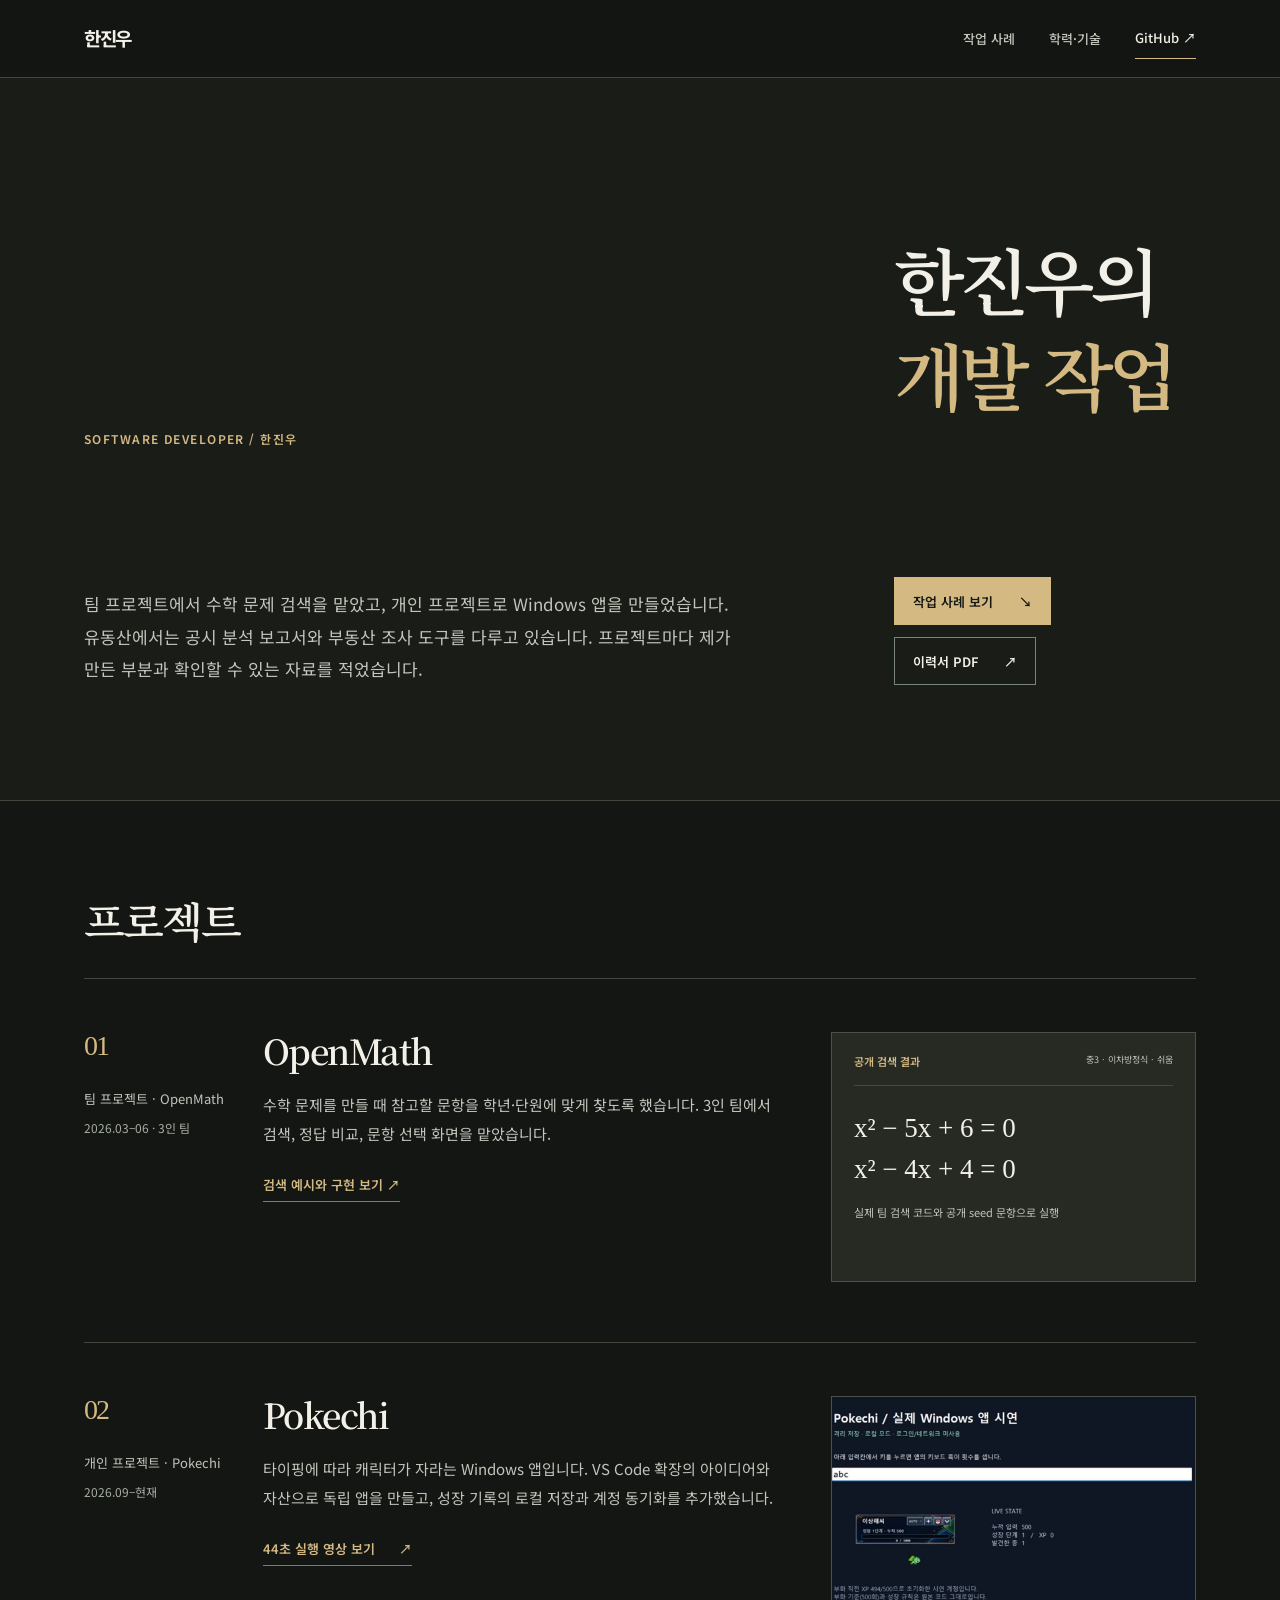
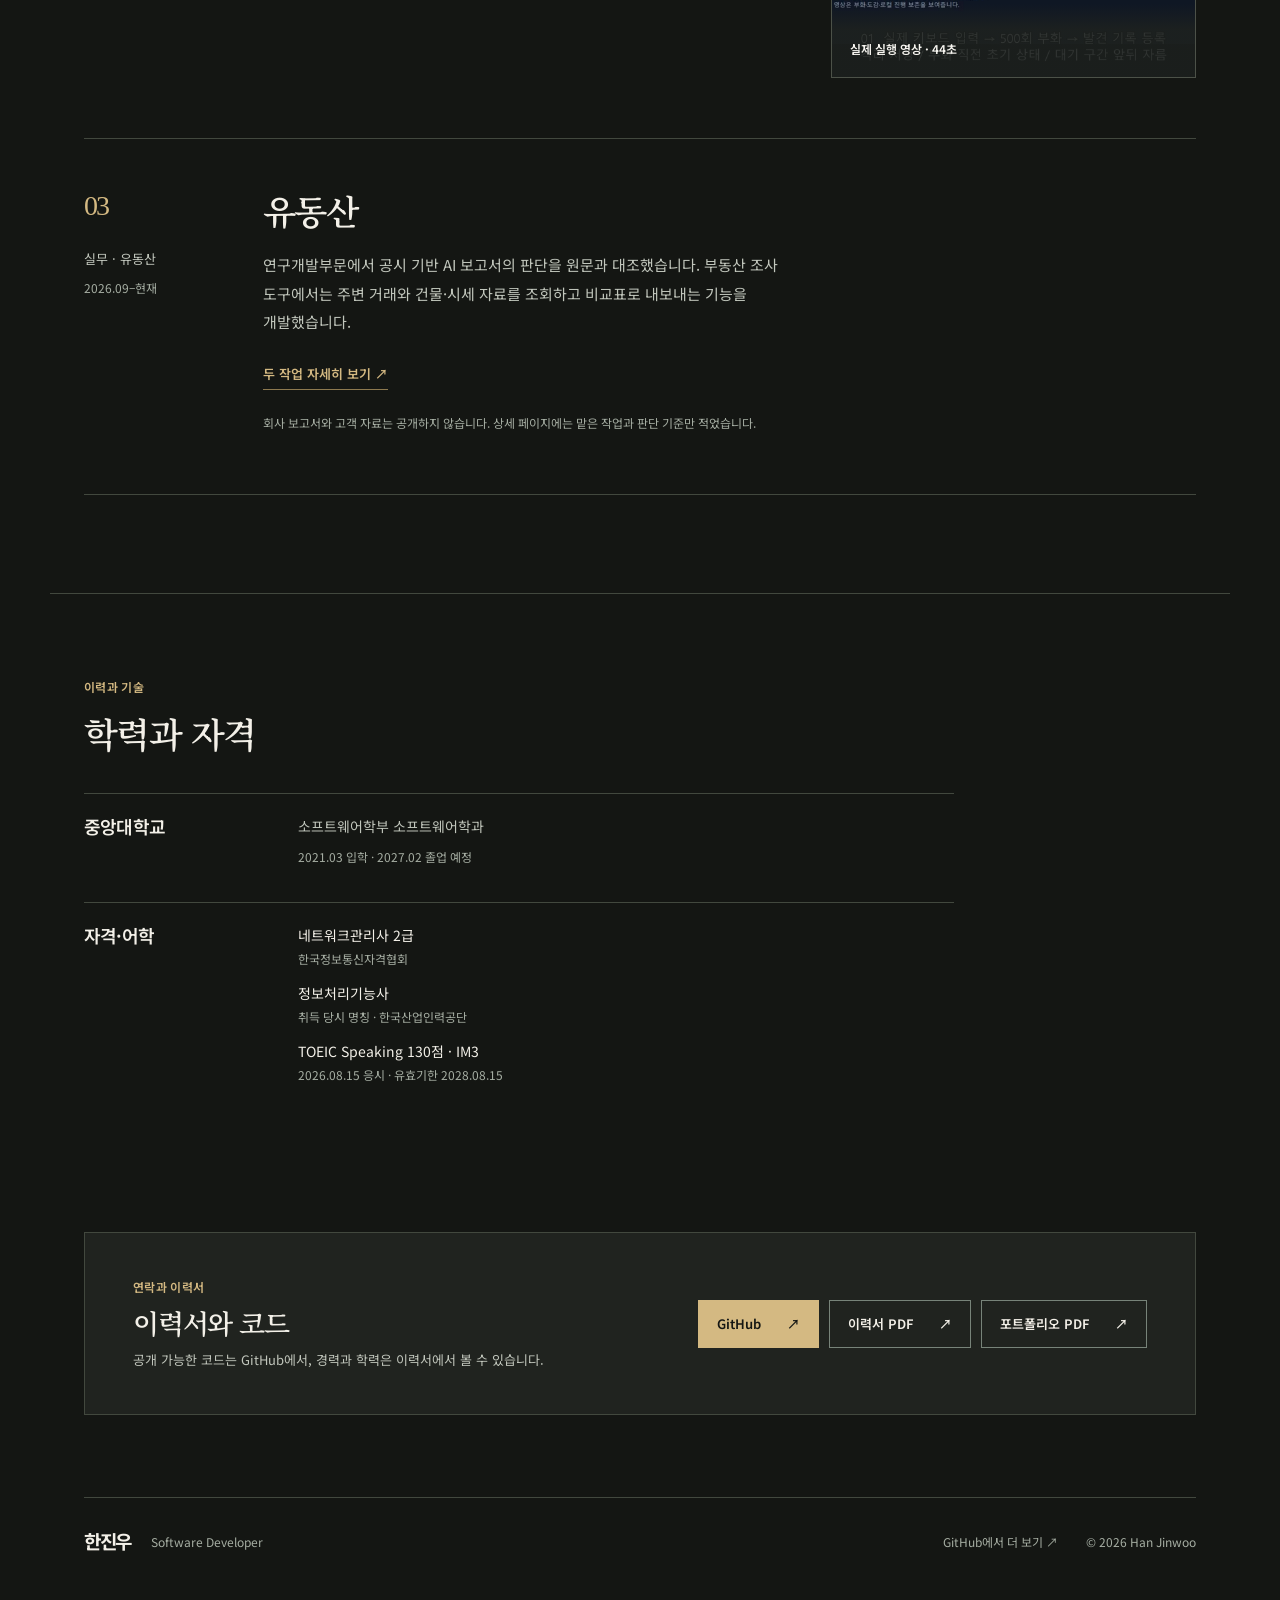
==== commit 4f70e0ec: "Revise public resume wording and update download links" ====
--- a/index.html
+++ b/index.html
@@ -6,13 +6,13 @@
 <meta content="width=device-width, initial-scale=1" name="viewport"/>
 <title>한진우 | Software Developer</title>
 <meta content="한진우의 개발 작업: OpenMath 팀 프로젝트, Pokechi 개인 앱, 유동산 연구개발 실무." name="description"/>
-<meta content="#141613" name="theme-color"/>
+<meta content="#111815" name="theme-color"/>
 <meta content="website" property="og:type"/>
 <meta content="한진우 | Software Developer" property="og:title"/>
 <meta content="팀 프로젝트, 개인 앱, 실무에서 만든 작업과 확인 가능한 자료." property="og:description"/>
 <meta content="https://korearororo.github.io/assets/social.svg" property="og:image"/>
 <link href="assets/favicon.svg" rel="icon" type="image/svg+xml"/>
-<link href="editorial.css?v=6-design-preview-20261110" rel="stylesheet"/>
+<link href="editorial.css?v=5-dark-20261019" rel="stylesheet"/>
 <link href="https://korearororo.github.io/" rel="canonical"/>
 <script defer="" src="app.js"></script>
 </head>
@@ -24,12 +24,11 @@
 </div></header>
 <main id="main">
 <section class="hero hero-compact"><div class="hero-inner">
-<div class="hero-copy"><p class="eyebrow">SOFTWARE DEVELOPER <span aria-hidden="true">/</span> 한진우</p>
-<h1>만든 것과<br/><em>직접 맡은 일.</em></h1><p class="hero-description">수학 문항 검색을 만든 팀 프로젝트, 타이핑으로 캐릭터가 자라는 Windows 앱, 공시와 부동산 데이터를 다룬 실무. 서로 다른 환경에서 맡았던 작업을 실제 화면과 자료로 소개합니다.</p>
-<div class="hero-actions"><a class="button primary" href="#projects">프로젝트 보기 <span aria-hidden="true">↘</span></a><a class="button resume-button" href="assets/resume/han-jinwoo-resume-public-v3-20261019.pdf" rel="noopener" target="_blank">이력서 PDF <span aria-hidden="true">↗</span></a></div></div>
-<aside class="hero-index" aria-label="프로젝트 분야"><p>WORK / 2026</p><ol><li><span>01</span><div><strong>팀 프로젝트</strong><small>수학 문항 검색</small></div></li><li><span>02</span><div><strong>개인 앱</strong><small>Windows 데스크톱</small></div></li><li><span>03</span><div><strong>실무</strong><small>공시·부동산 데이터</small></div></li></ol></aside>
+<p class="eyebrow">SOFTWARE DEVELOPER / 한진우</p>
+<h1>한진우의 <em>개발 작업</em></h1><p class="hero-description">팀 프로젝트에서 수학 문제 검색을 맡았고, 개인 프로젝트로 Windows 앱을 만들었습니다. 유동산에서는 공시 분석 보고서와 부동산 조사 도구를 다루고 있습니다. 프로젝트마다 제가 만든 부분과 확인할 수 있는 자료를 적었습니다.</p>
+<div class="hero-actions"><a class="button primary" href="#projects">작업 사례 보기 <span aria-hidden="true">↘</span></a><a class="button resume-button" href="assets/resume/han-jinwoo-resume-public-v4-20261110.pdf" rel="noopener" target="_blank">이력서 PDF <span aria-hidden="true">↗</span></a></div>
 </div></section><section class="section projects-section" id="projects">
-<div class="section-heading"><p class="eyebrow">SELECTED WORK</p><h2>프로젝트</h2><p>각 작업에서 제가 맡은 부분과 확인할 수 있는 결과를 담았습니다.</p></div>
+<div class="section-heading"><h2>프로젝트</h2></div>
 <div class="project-list">
 <article class="project-row"><div class="project-meta"><span class="project-number">01</span><span>팀 프로젝트 · OpenMath</span><small>2026.03–06 · 3인 팀</small></div><div class="project-main"><h3><a href="projects/openmath.html">OpenMath</a></h3><p>수학 문제를 만들 때 참고할 문항을 학년·단원에 맞게 찾도록 했습니다. 3인 팀에서 검색, 정답 비교, 문항 선택 화면을 맡았습니다.</p><a class="project-link" href="projects/openmath.html#comparison">검색 예시와 구현 보기 ↗</a></div>
 <a aria-label="OpenMath의 공개 검색 결과 보기" class="project-visual-link" href="projects/openmath.html#comparison">
@@ -65,7 +64,7 @@
 <p>공개 가능한 코드는 GitHub에서, 경력과 학력은 이력서에서 볼 수 있습니다.</p>
 </div>
 <div class="contact-actions">
-<a class="button dark" href="https://github.com/korearororo" rel="noopener noreferrer" target="_blank">GitHub <span>↗</span></a><a class="button outline" href="assets/resume/han-jinwoo-resume-public-v3-20261019.pdf" rel="noopener" target="_blank">이력서 PDF <span>↗</span></a>
+<a class="button dark" href="https://github.com/korearororo" rel="noopener noreferrer" target="_blank">GitHub <span>↗</span></a><a class="button outline" href="assets/resume/han-jinwoo-resume-public-v4-20261110.pdf" rel="noopener" target="_blank">이력서 PDF <span>↗</span></a>
 <a class="button outline" href="assets/portfolio/han-jinwoo-portfolio-v4-20261019.pdf" rel="noopener" target="_blank">포트폴리오 PDF <span>↗</span></a></div></section></main><footer class="footer"><div>
 <a class="brand" href="index.html">한진우</a><p>Software Developer</p>
 </div>
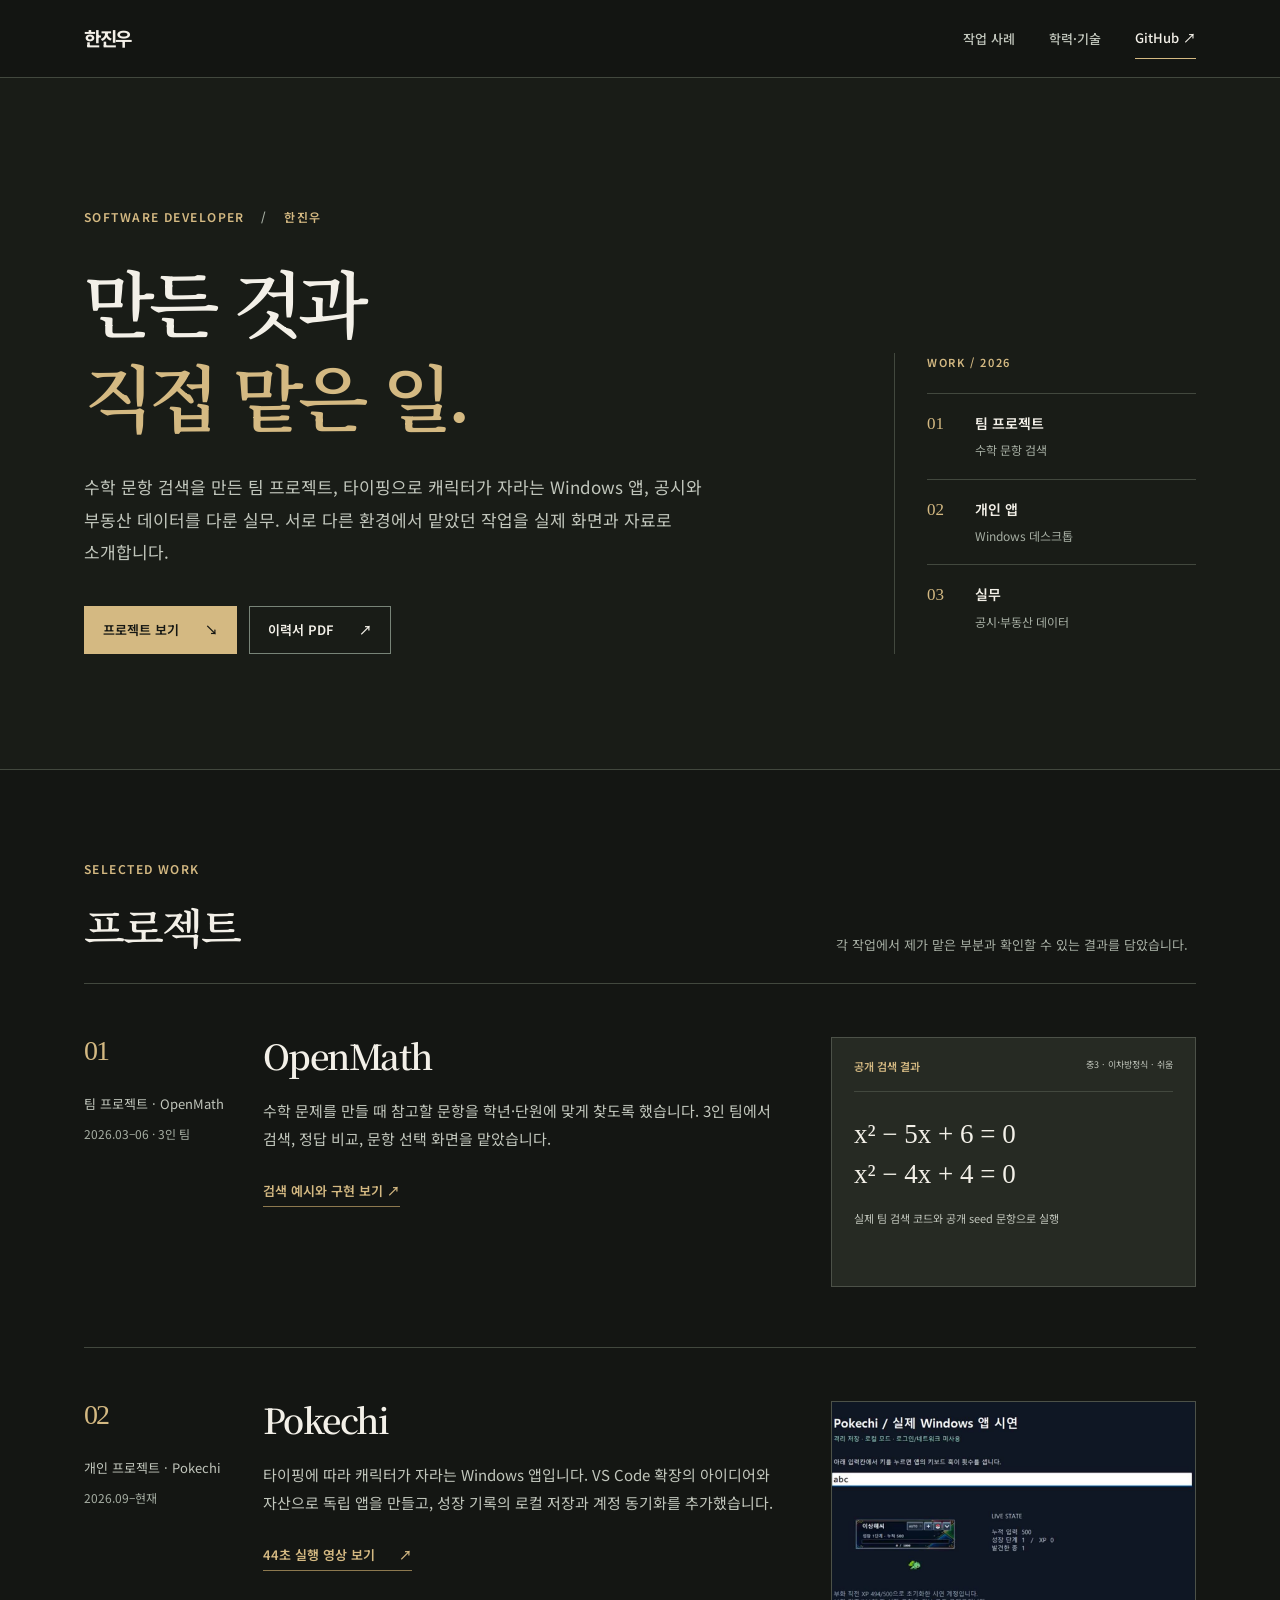
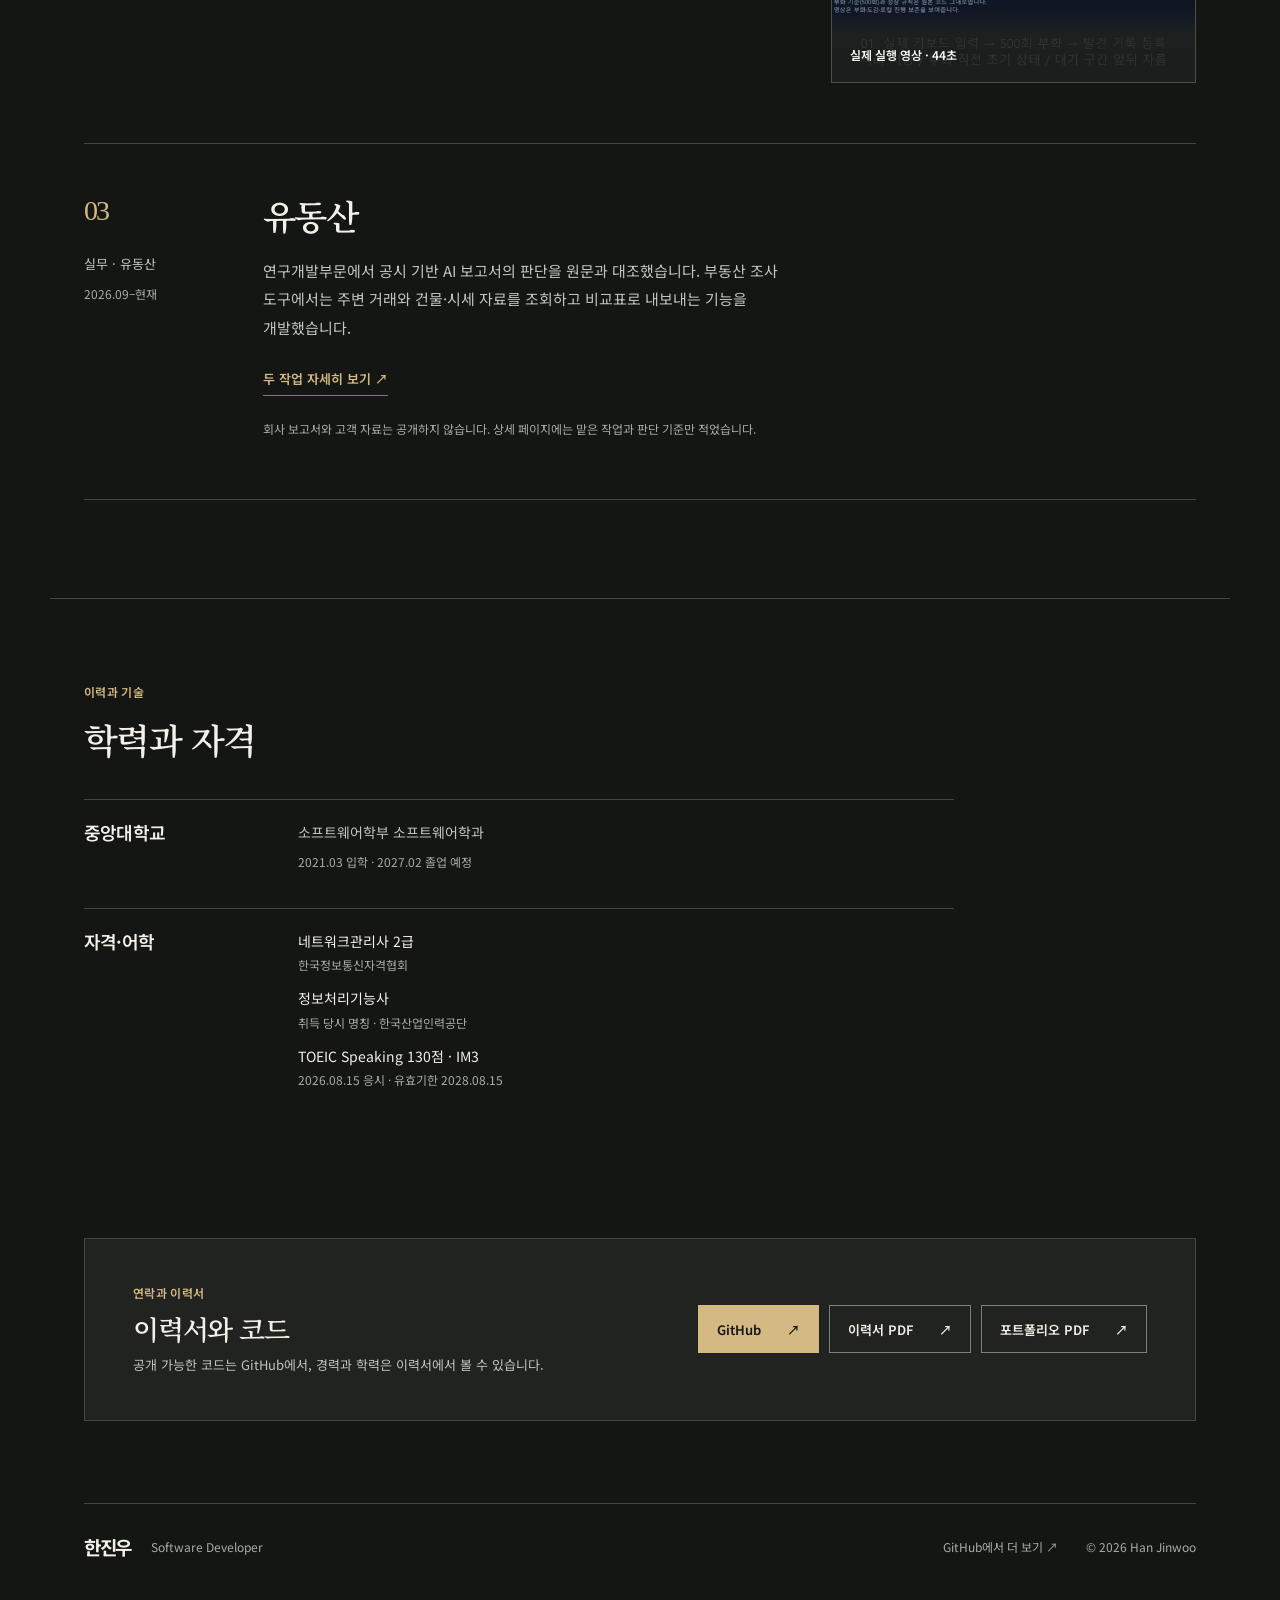
==== commit faafc296: "Link revised resume in portfolio design preview" ====
--- a/index.html
+++ b/index.html
@@ -6,13 +6,13 @@
 <meta content="width=device-width, initial-scale=1" name="viewport"/>
 <title>한진우 | Software Developer</title>
 <meta content="한진우의 개발 작업: OpenMath 팀 프로젝트, Pokechi 개인 앱, 유동산 연구개발 실무." name="description"/>
-<meta content="#111815" name="theme-color"/>
+<meta content="#141613" name="theme-color"/>
 <meta content="website" property="og:type"/>
 <meta content="한진우 | Software Developer" property="og:title"/>
 <meta content="팀 프로젝트, 개인 앱, 실무에서 만든 작업과 확인 가능한 자료." property="og:description"/>
 <meta content="https://korearororo.github.io/assets/social.svg" property="og:image"/>
 <link href="assets/favicon.svg" rel="icon" type="image/svg+xml"/>
-<link href="editorial.css?v=5-dark-20261019" rel="stylesheet"/>
+<link href="editorial.css?v=6-design-preview-20261110" rel="stylesheet"/>
 <link href="https://korearororo.github.io/" rel="canonical"/>
 <script defer="" src="app.js"></script>
 </head>
@@ -24,11 +24,12 @@
 </div></header>
 <main id="main">
 <section class="hero hero-compact"><div class="hero-inner">
-<p class="eyebrow">SOFTWARE DEVELOPER / 한진우</p>
-<h1>한진우의 <em>개발 작업</em></h1><p class="hero-description">팀 프로젝트에서 수학 문제 검색을 맡았고, 개인 프로젝트로 Windows 앱을 만들었습니다. 유동산에서는 공시 분석 보고서와 부동산 조사 도구를 다루고 있습니다. 프로젝트마다 제가 만든 부분과 확인할 수 있는 자료를 적었습니다.</p>
-<div class="hero-actions"><a class="button primary" href="#projects">작업 사례 보기 <span aria-hidden="true">↘</span></a><a class="button resume-button" href="assets/resume/han-jinwoo-resume-public-v4-20261110.pdf" rel="noopener" target="_blank">이력서 PDF <span aria-hidden="true">↗</span></a></div>
+<div class="hero-copy"><p class="eyebrow">SOFTWARE DEVELOPER <span aria-hidden="true">/</span> 한진우</p>
+<h1>만든 것과<br/><em>직접 맡은 일.</em></h1><p class="hero-description">수학 문항 검색을 만든 팀 프로젝트, 타이핑으로 캐릭터가 자라는 Windows 앱, 공시와 부동산 데이터를 다룬 실무. 서로 다른 환경에서 맡았던 작업을 실제 화면과 자료로 소개합니다.</p>
+<div class="hero-actions"><a class="button primary" href="#projects">프로젝트 보기 <span aria-hidden="true">↘</span></a><a class="button resume-button" href="assets/resume/han-jinwoo-resume-public-v4-20261110.pdf" rel="noopener" target="_blank">이력서 PDF <span aria-hidden="true">↗</span></a></div></div>
+<aside class="hero-index" aria-label="프로젝트 분야"><p>WORK / 2026</p><ol><li><span>01</span><div><strong>팀 프로젝트</strong><small>수학 문항 검색</small></div></li><li><span>02</span><div><strong>개인 앱</strong><small>Windows 데스크톱</small></div></li><li><span>03</span><div><strong>실무</strong><small>공시·부동산 데이터</small></div></li></ol></aside>
 </div></section><section class="section projects-section" id="projects">
-<div class="section-heading"><h2>프로젝트</h2></div>
+<div class="section-heading"><p class="eyebrow">SELECTED WORK</p><h2>프로젝트</h2><p>각 작업에서 제가 맡은 부분과 확인할 수 있는 결과를 담았습니다.</p></div>
 <div class="project-list">
 <article class="project-row"><div class="project-meta"><span class="project-number">01</span><span>팀 프로젝트 · OpenMath</span><small>2026.03–06 · 3인 팀</small></div><div class="project-main"><h3><a href="projects/openmath.html">OpenMath</a></h3><p>수학 문제를 만들 때 참고할 문항을 학년·단원에 맞게 찾도록 했습니다. 3인 팀에서 검색, 정답 비교, 문항 선택 화면을 맡았습니다.</p><a class="project-link" href="projects/openmath.html#comparison">검색 예시와 구현 보기 ↗</a></div>
 <a aria-label="OpenMath의 공개 검색 결과 보기" class="project-visual-link" href="projects/openmath.html#comparison">
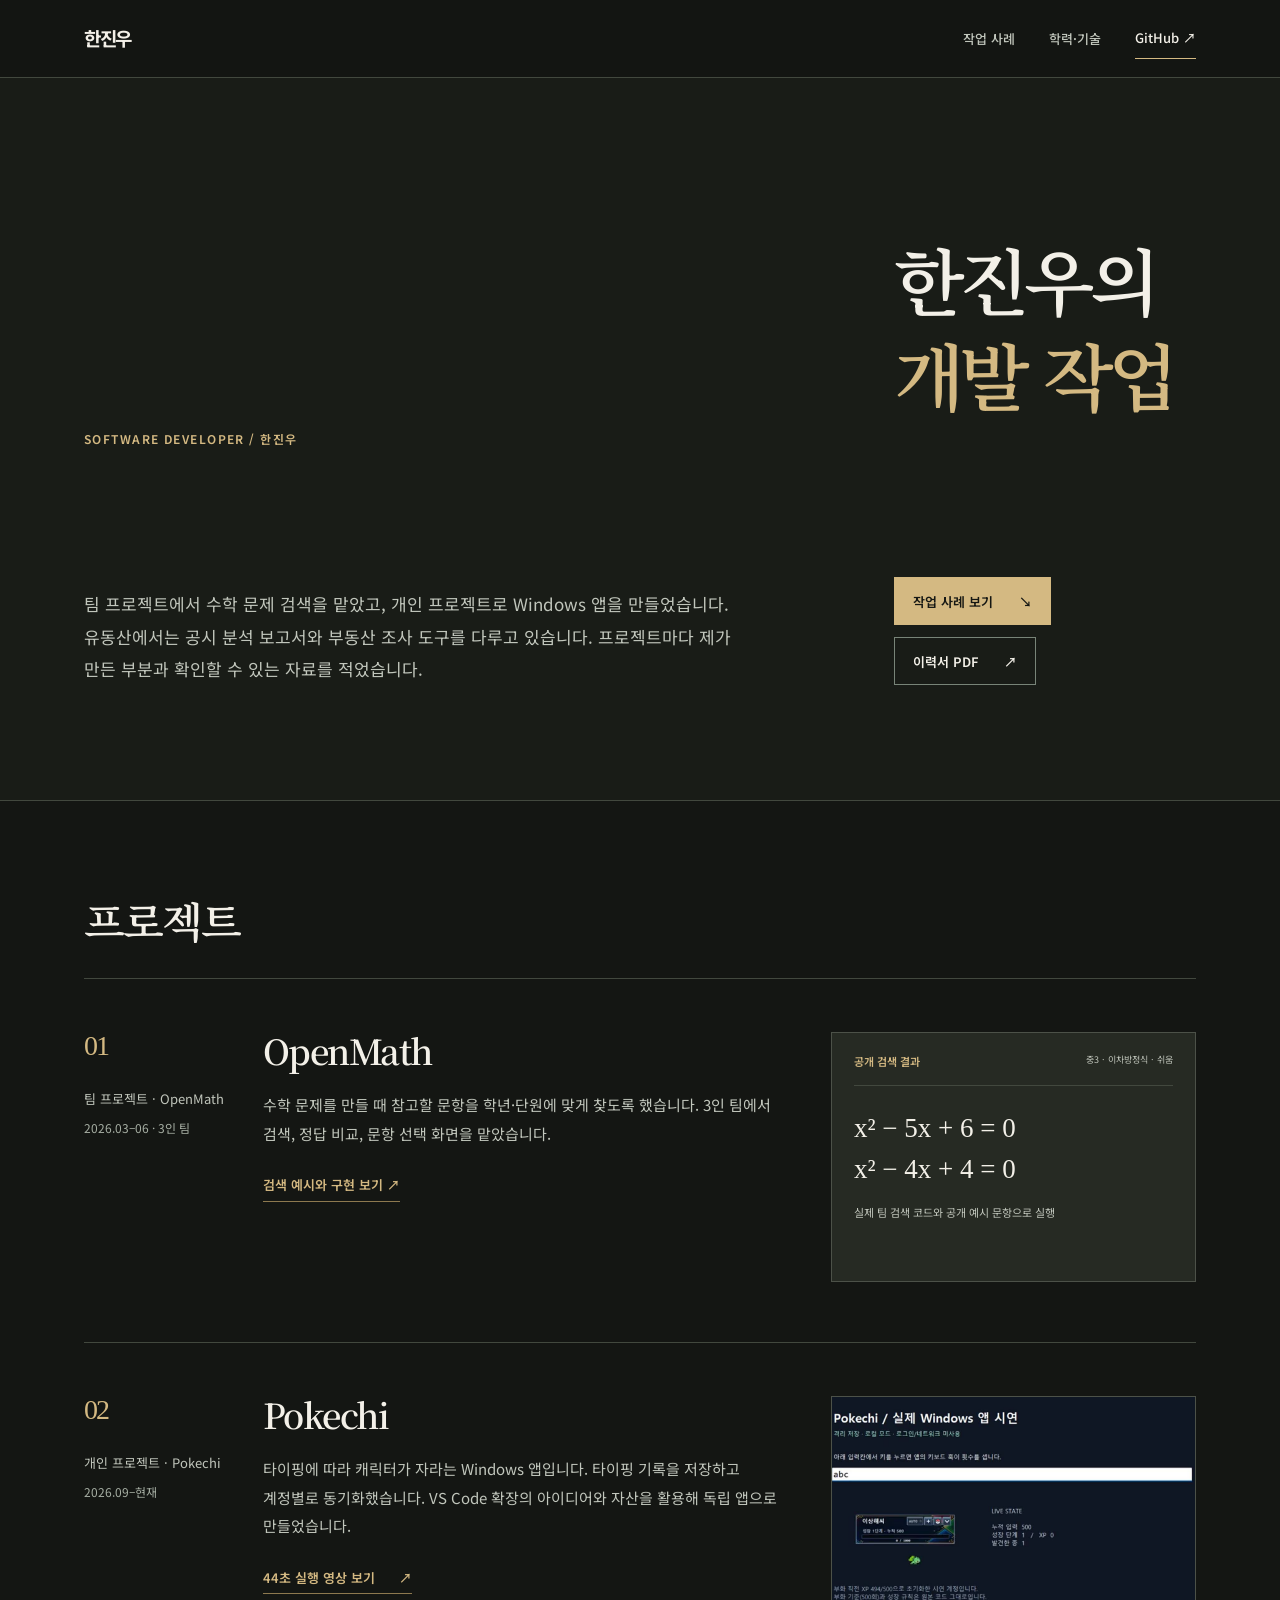
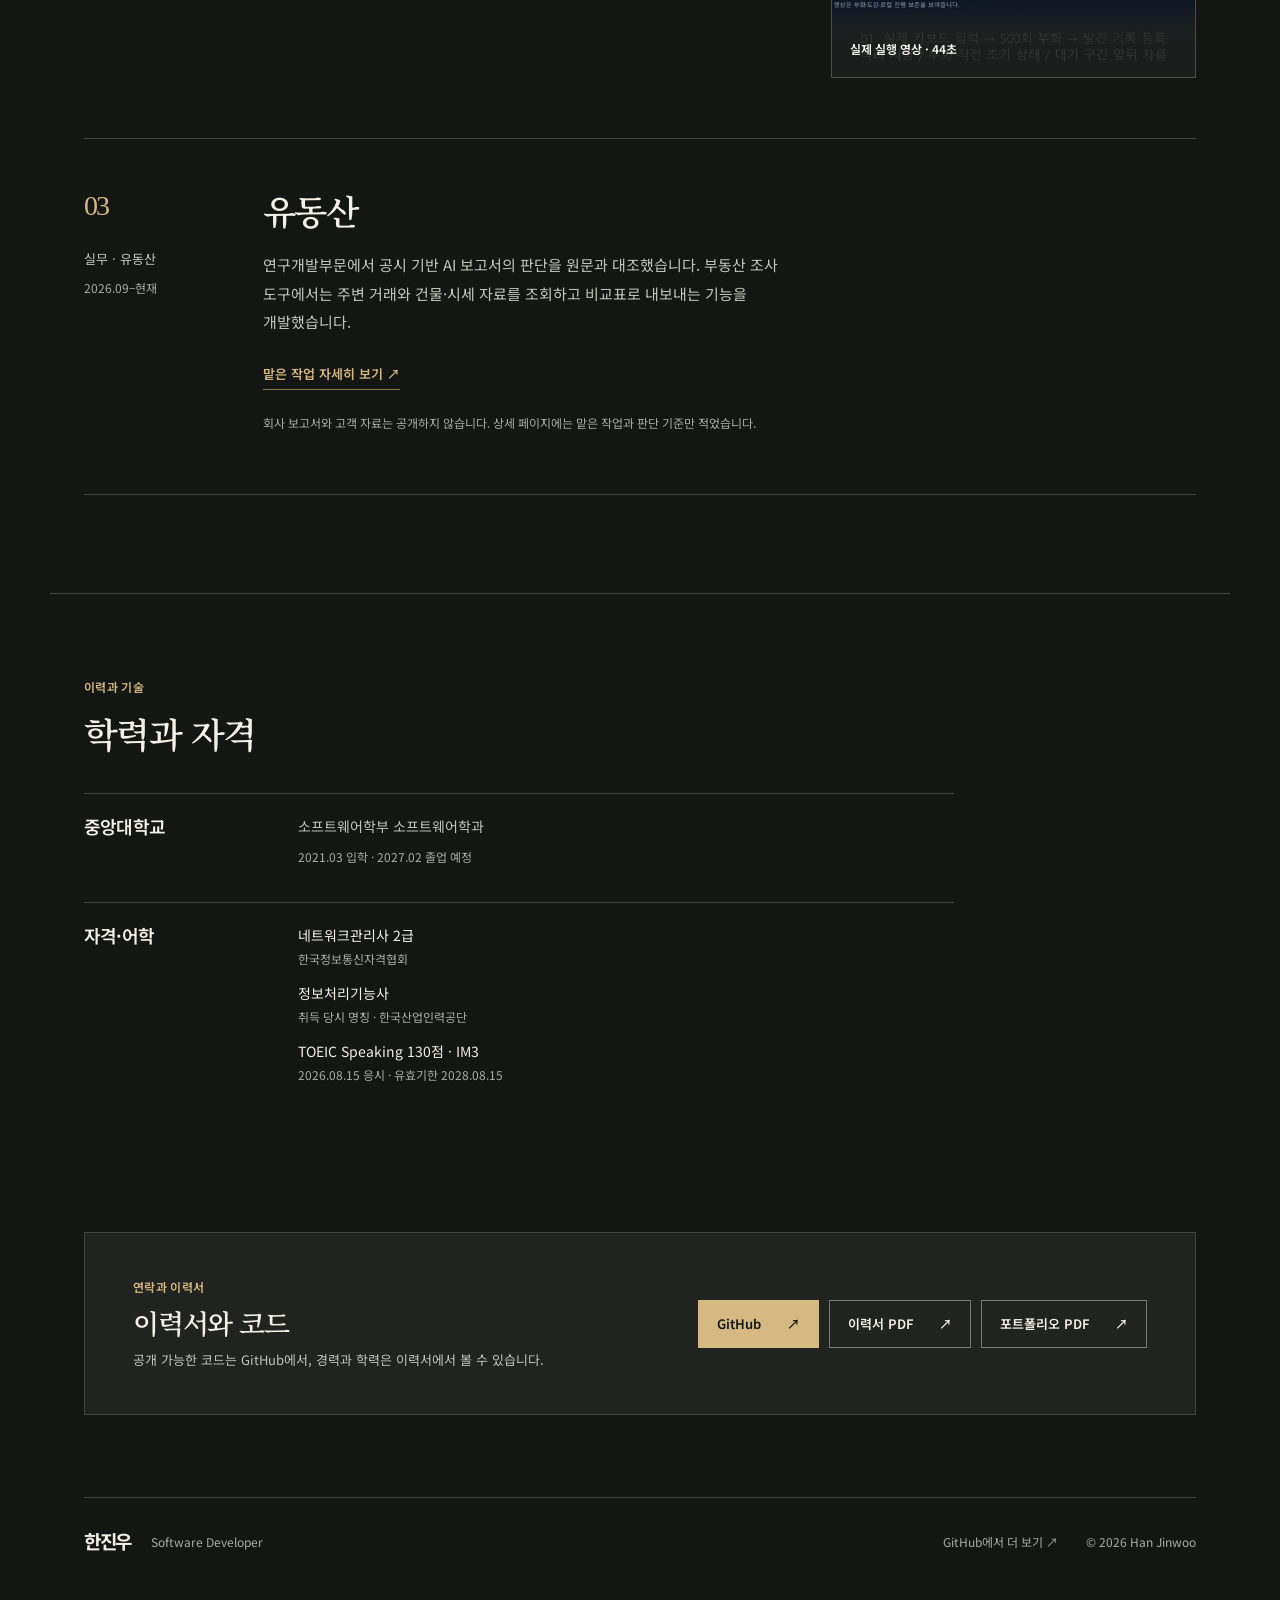
==== commit cb5c1b36: "Refine portfolio project copy and publish PDF v5" ====
--- a/index.html
+++ b/index.html
@@ -6,13 +6,13 @@
 <meta content="width=device-width, initial-scale=1" name="viewport"/>
 <title>한진우 | Software Developer</title>
 <meta content="한진우의 개발 작업: OpenMath 팀 프로젝트, Pokechi 개인 앱, 유동산 연구개발 실무." name="description"/>
-<meta content="#141613" name="theme-color"/>
+<meta content="#111815" name="theme-color"/>
 <meta content="website" property="og:type"/>
 <meta content="한진우 | Software Developer" property="og:title"/>
 <meta content="팀 프로젝트, 개인 앱, 실무에서 만든 작업과 확인 가능한 자료." property="og:description"/>
 <meta content="https://korearororo.github.io/assets/social.svg" property="og:image"/>
 <link href="assets/favicon.svg" rel="icon" type="image/svg+xml"/>
-<link href="editorial.css?v=6-design-preview-20261110" rel="stylesheet"/>
+<link href="editorial.css?v=5-dark-20261019" rel="stylesheet"/>
 <link href="https://korearororo.github.io/" rel="canonical"/>
 <script defer="" src="app.js"></script>
 </head>
@@ -24,20 +24,19 @@
 </div></header>
 <main id="main">
 <section class="hero hero-compact"><div class="hero-inner">
-<div class="hero-copy"><p class="eyebrow">SOFTWARE DEVELOPER <span aria-hidden="true">/</span> 한진우</p>
-<h1>만든 것과<br/><em>직접 맡은 일.</em></h1><p class="hero-description">수학 문항 검색을 만든 팀 프로젝트, 타이핑으로 캐릭터가 자라는 Windows 앱, 공시와 부동산 데이터를 다룬 실무. 서로 다른 환경에서 맡았던 작업을 실제 화면과 자료로 소개합니다.</p>
-<div class="hero-actions"><a class="button primary" href="#projects">프로젝트 보기 <span aria-hidden="true">↘</span></a><a class="button resume-button" href="assets/resume/han-jinwoo-resume-public-v4-20261110.pdf" rel="noopener" target="_blank">이력서 PDF <span aria-hidden="true">↗</span></a></div></div>
-<aside class="hero-index" aria-label="프로젝트 분야"><p>WORK / 2026</p><ol><li><span>01</span><div><strong>팀 프로젝트</strong><small>수학 문항 검색</small></div></li><li><span>02</span><div><strong>개인 앱</strong><small>Windows 데스크톱</small></div></li><li><span>03</span><div><strong>실무</strong><small>공시·부동산 데이터</small></div></li></ol></aside>
+<p class="eyebrow">SOFTWARE DEVELOPER / 한진우</p>
+<h1>한진우의 <em>개발 작업</em></h1><p class="hero-description">팀 프로젝트에서 수학 문제 검색을 맡았고, 개인 프로젝트로 Windows 앱을 만들었습니다. 유동산에서는 공시 분석 보고서와 부동산 조사 도구를 다루고 있습니다. 프로젝트마다 제가 만든 부분과 확인할 수 있는 자료를 적었습니다.</p>
+<div class="hero-actions"><a class="button primary" href="#projects">작업 사례 보기 <span aria-hidden="true">↘</span></a><a class="button resume-button" href="assets/resume/han-jinwoo-resume-public-v4-20261110.pdf" rel="noopener" target="_blank">이력서 PDF <span aria-hidden="true">↗</span></a></div>
 </div></section><section class="section projects-section" id="projects">
-<div class="section-heading"><p class="eyebrow">SELECTED WORK</p><h2>프로젝트</h2><p>각 작업에서 제가 맡은 부분과 확인할 수 있는 결과를 담았습니다.</p></div>
+<div class="section-heading"><h2>프로젝트</h2></div>
 <div class="project-list">
 <article class="project-row"><div class="project-meta"><span class="project-number">01</span><span>팀 프로젝트 · OpenMath</span><small>2026.03–06 · 3인 팀</small></div><div class="project-main"><h3><a href="projects/openmath.html">OpenMath</a></h3><p>수학 문제를 만들 때 참고할 문항을 학년·단원에 맞게 찾도록 했습니다. 3인 팀에서 검색, 정답 비교, 문항 선택 화면을 맡았습니다.</p><a class="project-link" href="projects/openmath.html#comparison">검색 예시와 구현 보기 ↗</a></div>
 <a aria-label="OpenMath의 공개 검색 결과 보기" class="project-visual-link" href="projects/openmath.html#comparison">
 <figure class="preview preview-query">
 <div class="query-heading"><span>공개 검색 결과</span><small>중3 · 이차방정식 · 쉬움</small></div>
 <div class="query-equations"><span>x² − 5x + 6 = 0</span><span>x² − 4x + 4 = 0</span></div>
-<figcaption>실제 팀 검색 코드와 공개 seed 문항으로 실행</figcaption>
-</figure></a></article><article class="project-row"><div class="project-meta"><span class="project-number">02</span><span>개인 프로젝트 · Pokechi</span><small>2026.09–현재</small></div><div class="project-main"><h3><a href="projects/pokechi.html">Pokechi</a></h3><p>타이핑에 따라 캐릭터가 자라는 Windows 앱입니다. VS Code 확장의 아이디어와 자산으로 독립 앱을 만들고, 성장 기록의 로컬 저장과 계정 동기화를 추가했습니다.</p><a class="project-link" href="projects/pokechi.html#demo">44초 실행 영상 보기 <span aria-hidden="true">↗</span></a></div><a aria-label="44초 실행 영상 보기" class="project-visual-link" href="projects/pokechi.html#demo"><figure class="preview preview-pokechi"><img alt="Pokechi Windows 앱의 실제 실행 화면" loading="lazy" src="assets/pokechi-demo-poster.jpg"/><figcaption>실제 실행 영상 · 44초</figcaption></figure></a></article><article class="project-row project-row-text"><div class="project-meta"><span class="project-number">03</span><span>실무 · 유동산</span><small>2026.09–현재</small></div><div class="project-main"><h3><a href="projects/youdongsan.html">유동산</a></h3><p>연구개발부문에서 공시 기반 AI 보고서의 판단을 원문과 대조했습니다. 부동산 조사 도구에서는 주변 거래와 건물·시세 자료를 조회하고 비교표로 내보내는 기능을 개발했습니다.</p><a class="project-link" href="projects/youdongsan.html#overview">두 작업 자세히 보기 ↗</a>
+<figcaption>실제 팀 검색 코드와 공개 예시 문항으로 실행</figcaption>
+</figure></a></article><article class="project-row"><div class="project-meta"><span class="project-number">02</span><span>개인 프로젝트 · Pokechi</span><small>2026.09–현재</small></div><div class="project-main"><h3><a href="projects/pokechi.html">Pokechi</a></h3><p>타이핑에 따라 캐릭터가 자라는 Windows 앱입니다. 타이핑 기록을 저장하고 계정별로 동기화했습니다. VS Code 확장의 아이디어와 자산을 활용해 독립 앱으로 만들었습니다.</p><a class="project-link" href="projects/pokechi.html#demo">44초 실행 영상 보기 <span aria-hidden="true">↗</span></a></div><a aria-label="44초 실행 영상 보기" class="project-visual-link" href="projects/pokechi.html#demo"><figure class="preview preview-pokechi"><img alt="Pokechi Windows 앱의 실제 실행 화면" loading="lazy" src="assets/pokechi-demo-poster.jpg"/><figcaption>실제 실행 영상 · 44초</figcaption></figure></a></article><article class="project-row project-row-text"><div class="project-meta"><span class="project-number">03</span><span>실무 · 유동산</span><small>2026.09–현재</small></div><div class="project-main"><h3><a href="projects/youdongsan.html">유동산</a></h3><p>연구개발부문에서 공시 기반 AI 보고서의 판단을 원문과 대조했습니다. 부동산 조사 도구에서는 주변 거래와 건물·시세 자료를 조회하고 비교표로 내보내는 기능을 개발했습니다.</p><a class="project-link" href="projects/youdongsan.html#report">맡은 작업 자세히 보기 ↗</a>
 <p class="work-disclosure">회사 보고서와 고객 자료는 공개하지 않습니다. 상세 페이지에는 맡은 작업과 판단 기준만 적었습니다.</p>
 </div></article></div></section><section class="section about-section" id="about"><div class="about-intro">
 <p class="eyebrow">이력과 기술</p>
@@ -66,7 +65,7 @@
 </div>
 <div class="contact-actions">
 <a class="button dark" href="https://github.com/korearororo" rel="noopener noreferrer" target="_blank">GitHub <span>↗</span></a><a class="button outline" href="assets/resume/han-jinwoo-resume-public-v4-20261110.pdf" rel="noopener" target="_blank">이력서 PDF <span>↗</span></a>
-<a class="button outline" href="assets/portfolio/han-jinwoo-portfolio-v4-20261019.pdf" rel="noopener" target="_blank">포트폴리오 PDF <span>↗</span></a></div></section></main><footer class="footer"><div>
+<a class="button outline" href="assets/portfolio/han-jinwoo-portfolio-v5-20261110.pdf" rel="noopener" target="_blank">포트폴리오 PDF <span>↗</span></a></div></section></main><footer class="footer"><div>
 <a class="brand" href="index.html">한진우</a><p>Software Developer</p>
 </div>
 <a href="https://github.com/korearororo" rel="noopener noreferrer" target="_blank">GitHub에서 더 보기 ↗</a><span class="copyright">© 2026 Han Jinwoo</span></footer>
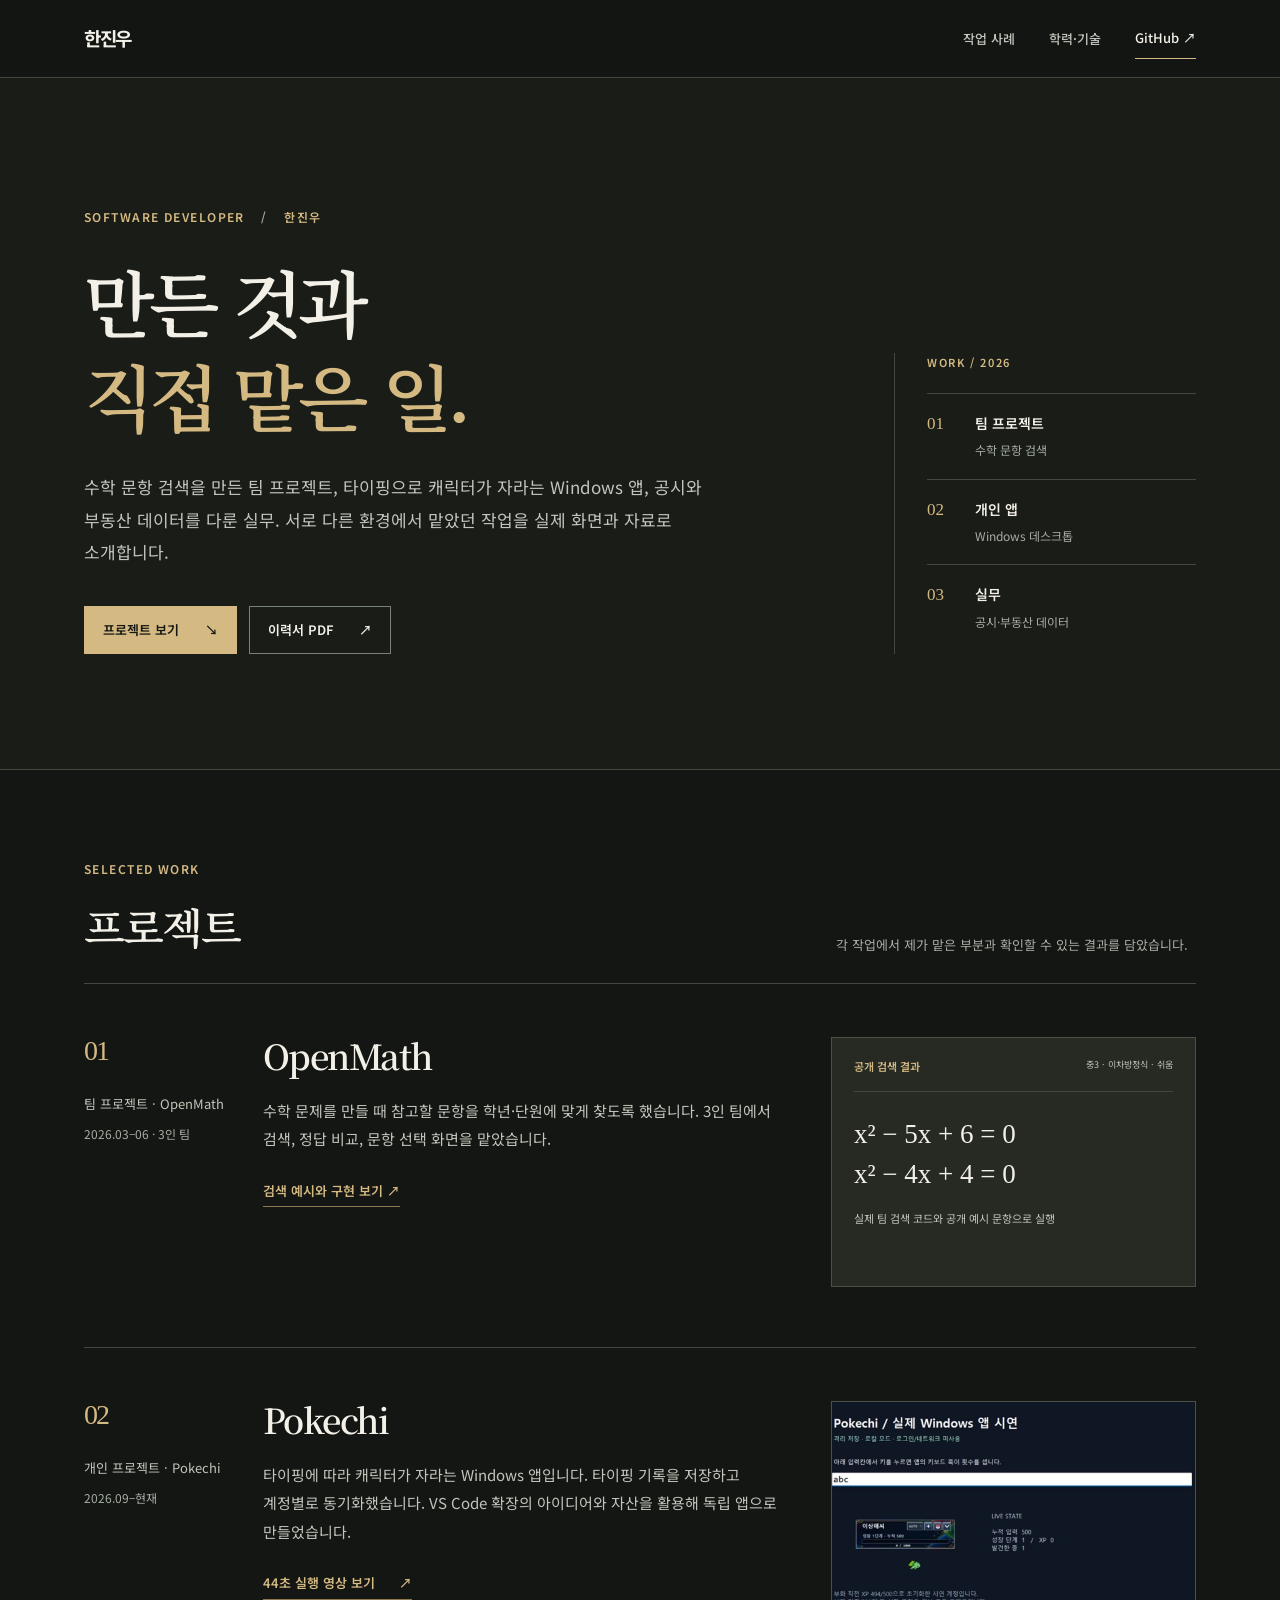
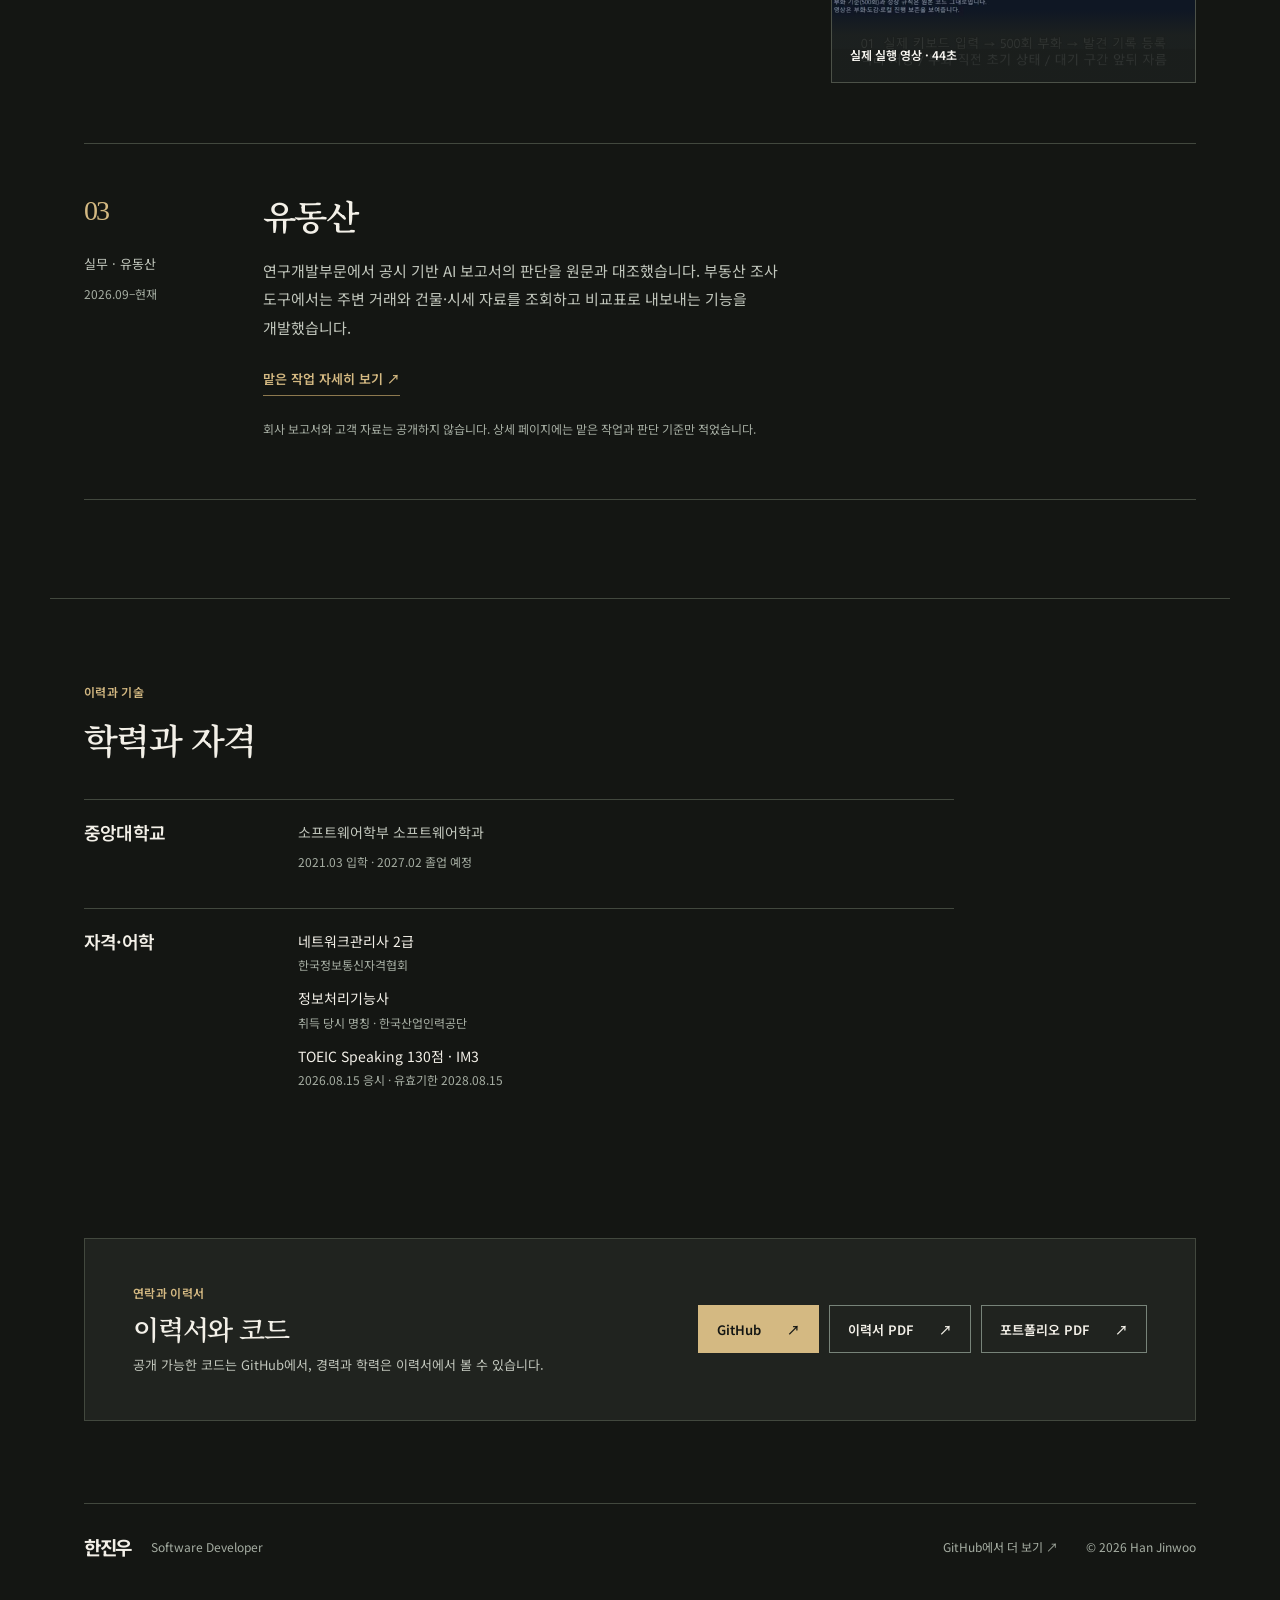
==== commit 84240b53: "Refine portfolio copy in design preview" ====
--- a/index.html
+++ b/index.html
@@ -6,13 +6,13 @@
 <meta content="width=device-width, initial-scale=1" name="viewport"/>
 <title>한진우 | Software Developer</title>
 <meta content="한진우의 개발 작업: OpenMath 팀 프로젝트, Pokechi 개인 앱, 유동산 연구개발 실무." name="description"/>
-<meta content="#111815" name="theme-color"/>
+<meta content="#141613" name="theme-color"/>
 <meta content="website" property="og:type"/>
 <meta content="한진우 | Software Developer" property="og:title"/>
 <meta content="팀 프로젝트, 개인 앱, 실무에서 만든 작업과 확인 가능한 자료." property="og:description"/>
 <meta content="https://korearororo.github.io/assets/social.svg" property="og:image"/>
 <link href="assets/favicon.svg" rel="icon" type="image/svg+xml"/>
-<link href="editorial.css?v=5-dark-20261019" rel="stylesheet"/>
+<link href="editorial.css?v=6-design-preview-20261110" rel="stylesheet"/>
 <link href="https://korearororo.github.io/" rel="canonical"/>
 <script defer="" src="app.js"></script>
 </head>
@@ -24,11 +24,12 @@
 </div></header>
 <main id="main">
 <section class="hero hero-compact"><div class="hero-inner">
-<p class="eyebrow">SOFTWARE DEVELOPER / 한진우</p>
-<h1>한진우의 <em>개발 작업</em></h1><p class="hero-description">팀 프로젝트에서 수학 문제 검색을 맡았고, 개인 프로젝트로 Windows 앱을 만들었습니다. 유동산에서는 공시 분석 보고서와 부동산 조사 도구를 다루고 있습니다. 프로젝트마다 제가 만든 부분과 확인할 수 있는 자료를 적었습니다.</p>
-<div class="hero-actions"><a class="button primary" href="#projects">작업 사례 보기 <span aria-hidden="true">↘</span></a><a class="button resume-button" href="assets/resume/han-jinwoo-resume-public-v4-20261110.pdf" rel="noopener" target="_blank">이력서 PDF <span aria-hidden="true">↗</span></a></div>
+<div class="hero-copy"><p class="eyebrow">SOFTWARE DEVELOPER <span aria-hidden="true">/</span> 한진우</p>
+<h1>만든 것과<br/><em>직접 맡은 일.</em></h1><p class="hero-description">수학 문항 검색을 만든 팀 프로젝트, 타이핑으로 캐릭터가 자라는 Windows 앱, 공시와 부동산 데이터를 다룬 실무. 서로 다른 환경에서 맡았던 작업을 실제 화면과 자료로 소개합니다.</p>
+<div class="hero-actions"><a class="button primary" href="#projects">프로젝트 보기 <span aria-hidden="true">↘</span></a><a class="button resume-button" href="assets/resume/han-jinwoo-resume-public-v4-20261110.pdf" rel="noopener" target="_blank">이력서 PDF <span aria-hidden="true">↗</span></a></div></div>
+<aside class="hero-index" aria-label="프로젝트 분야"><p>WORK / 2026</p><ol><li><span>01</span><div><strong>팀 프로젝트</strong><small>수학 문항 검색</small></div></li><li><span>02</span><div><strong>개인 앱</strong><small>Windows 데스크톱</small></div></li><li><span>03</span><div><strong>실무</strong><small>공시·부동산 데이터</small></div></li></ol></aside>
 </div></section><section class="section projects-section" id="projects">
-<div class="section-heading"><h2>프로젝트</h2></div>
+<div class="section-heading"><p class="eyebrow">SELECTED WORK</p><h2>프로젝트</h2><p>각 작업에서 제가 맡은 부분과 확인할 수 있는 결과를 담았습니다.</p></div>
 <div class="project-list">
 <article class="project-row"><div class="project-meta"><span class="project-number">01</span><span>팀 프로젝트 · OpenMath</span><small>2026.03–06 · 3인 팀</small></div><div class="project-main"><h3><a href="projects/openmath.html">OpenMath</a></h3><p>수학 문제를 만들 때 참고할 문항을 학년·단원에 맞게 찾도록 했습니다. 3인 팀에서 검색, 정답 비교, 문항 선택 화면을 맡았습니다.</p><a class="project-link" href="projects/openmath.html#comparison">검색 예시와 구현 보기 ↗</a></div>
 <a aria-label="OpenMath의 공개 검색 결과 보기" class="project-visual-link" href="projects/openmath.html#comparison">
